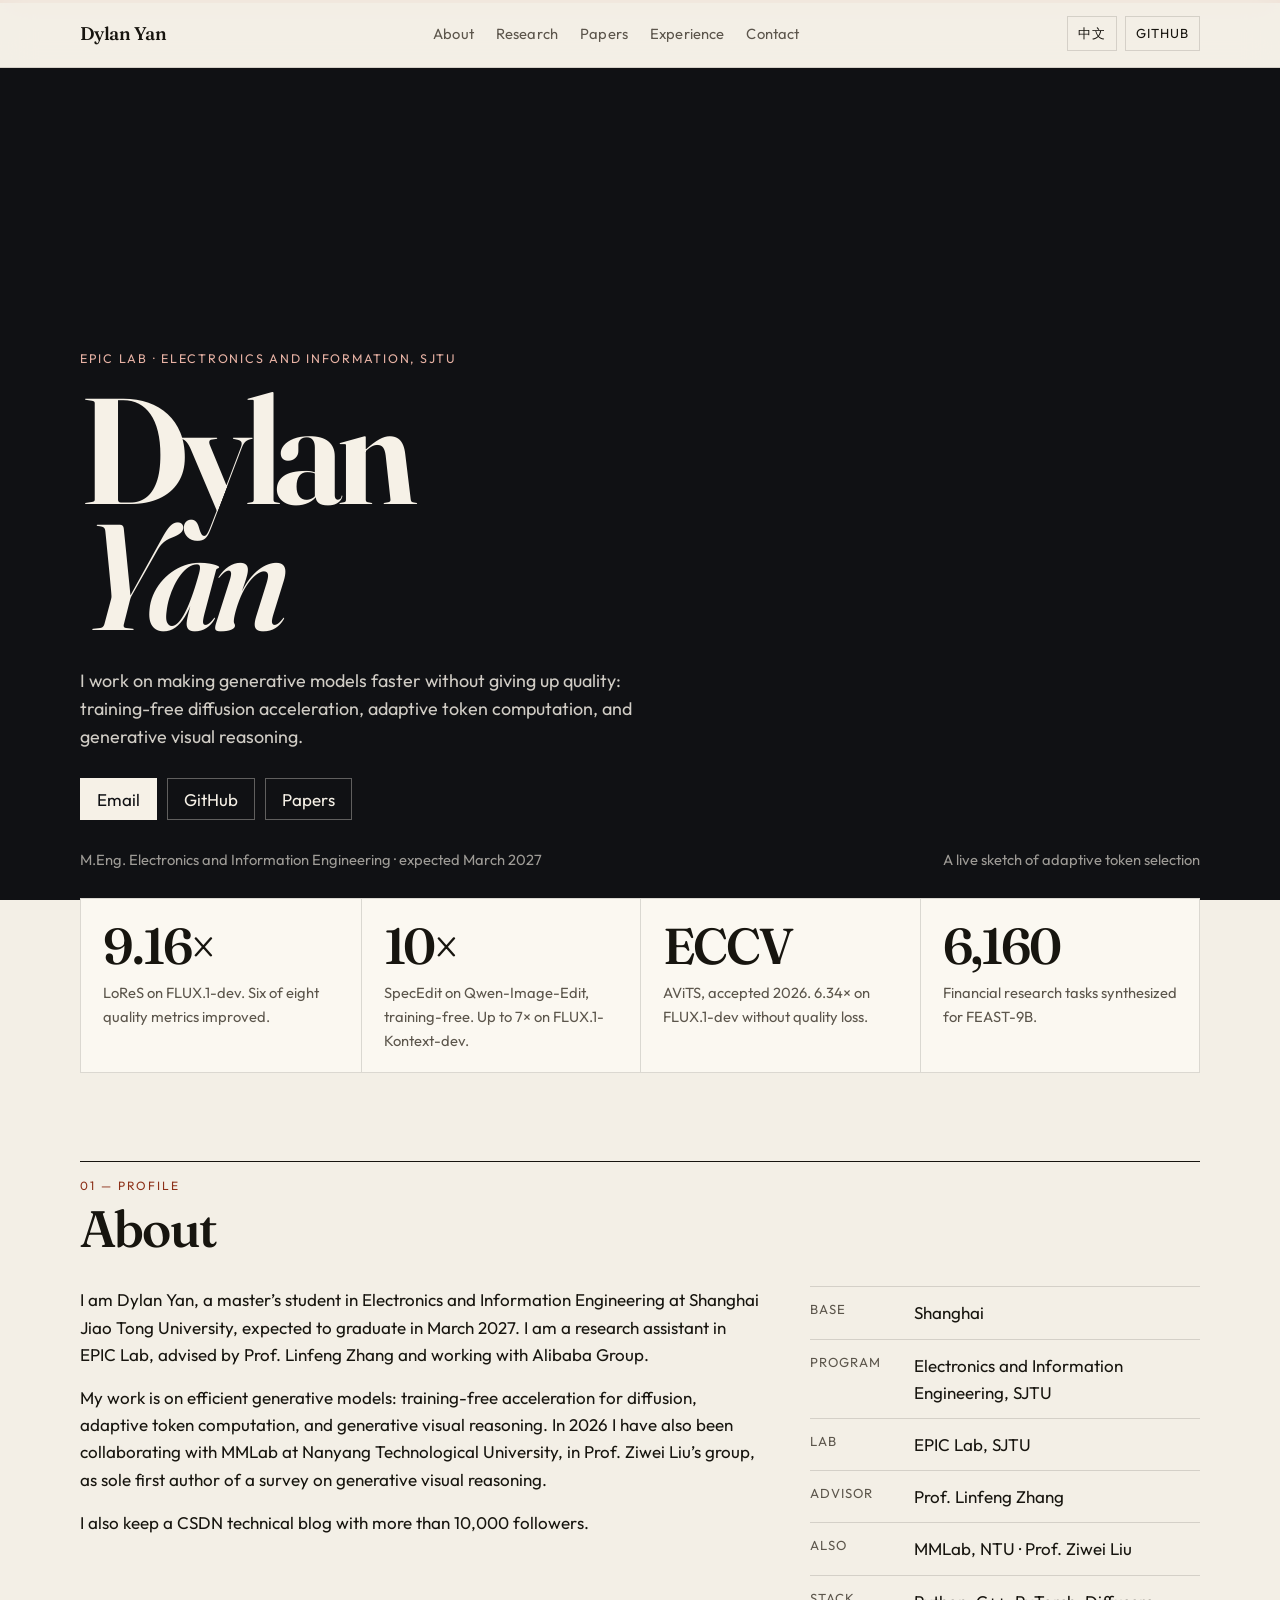
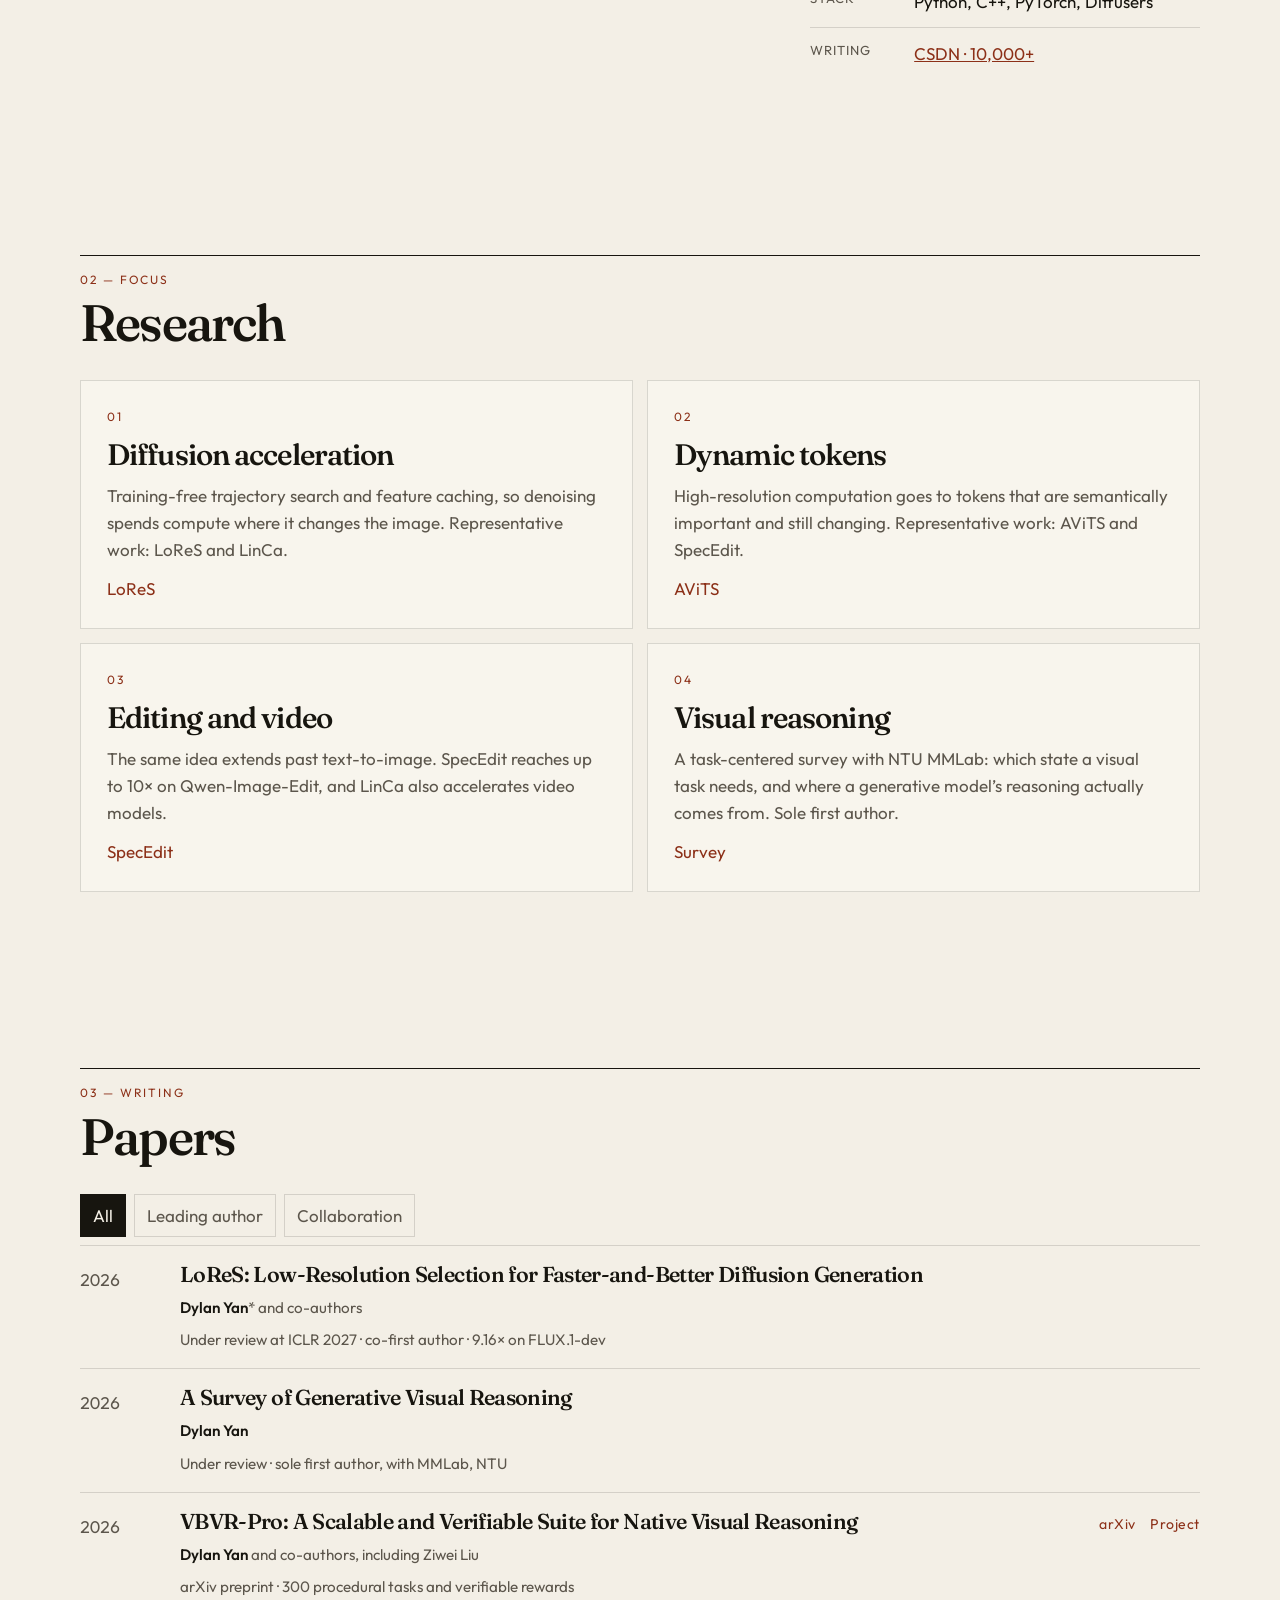
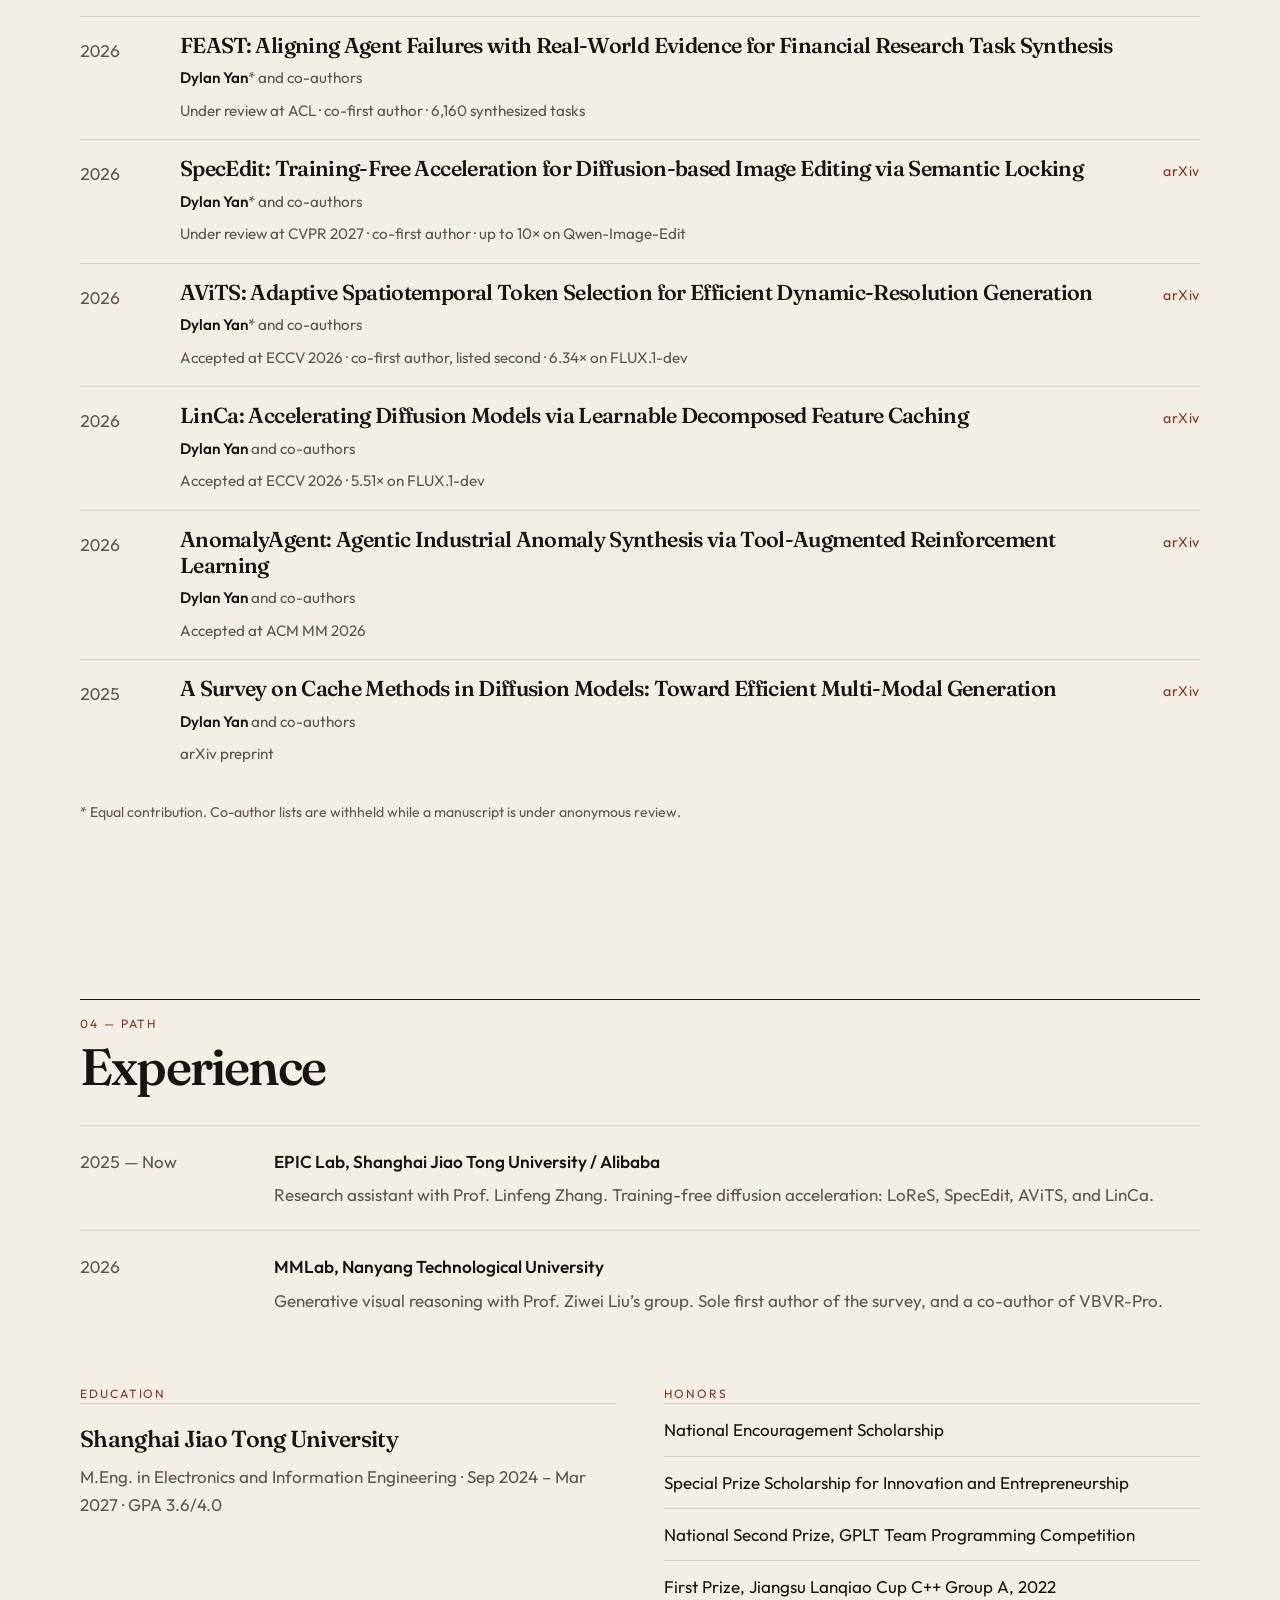
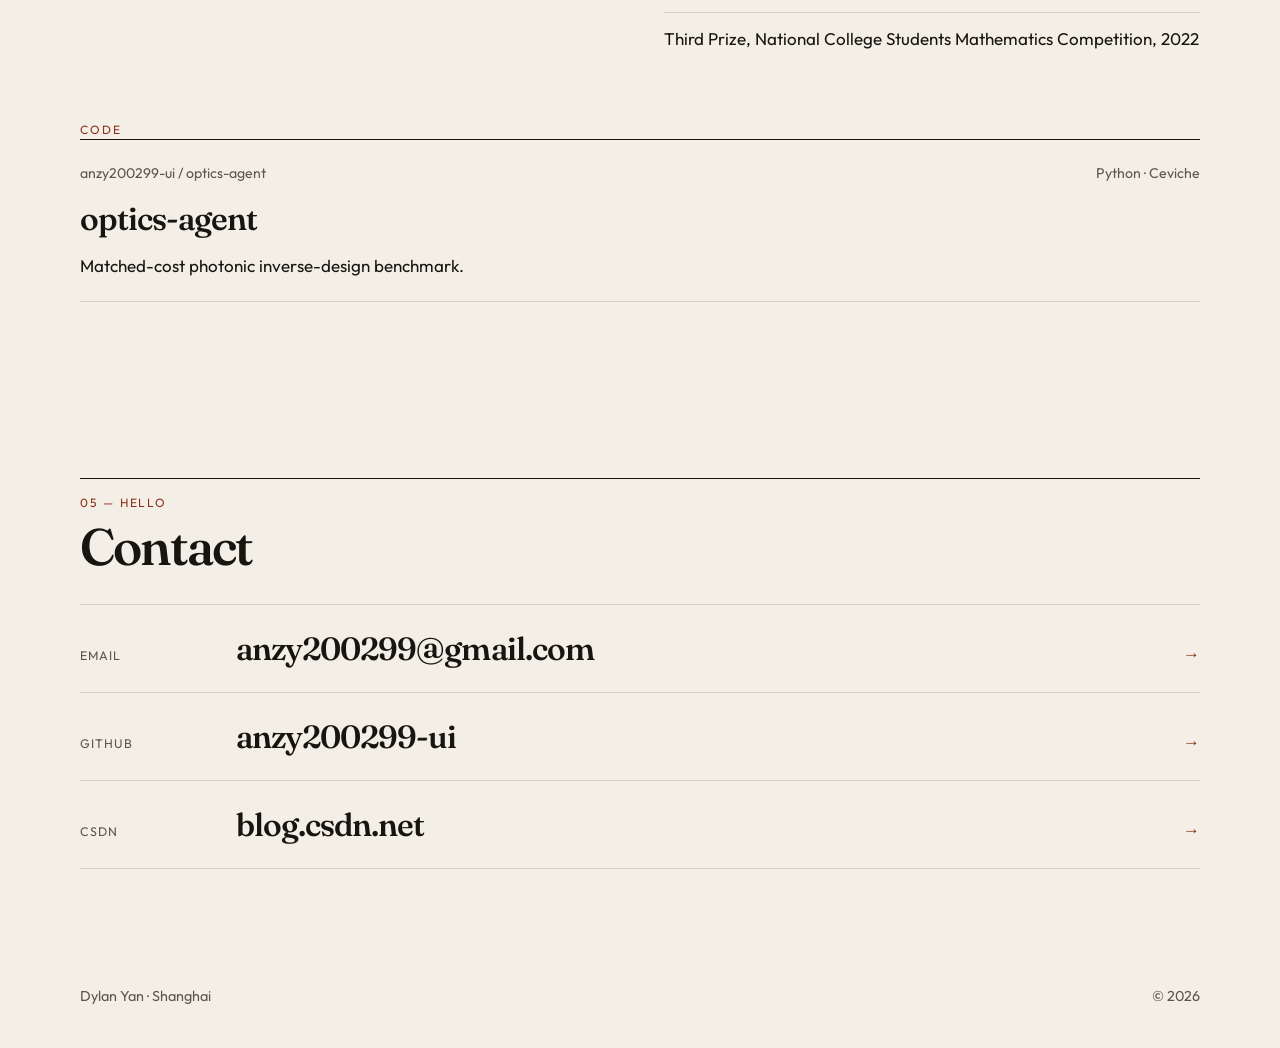
==== index.html @ 6b1124b1 "Clarify the EPIC Lab profile and add VBVR-Pro." ====
<!DOCTYPE html>
<html lang="en">
<head>
  <meta charset="utf-8">
  <script>
    try {
      var saved = localStorage.getItem("site-lang");
      if (saved === "zh" || saved === "en") document.documentElement.lang = saved;
    } catch (err) {}
  </script>
  <meta name="viewport" content="width=device-width, initial-scale=1">
  <title>Dylan Yan — Efficient Generative Models</title>
  <meta name="description" content="Dylan Yan is a master’s student in Electronics and Information Engineering at Shanghai Jiao Tong University and a research assistant in EPIC Lab, working on efficient generative models.">
  <meta name="theme-color" content="#101114">
  <link rel="canonical" href="https://anzy200299-ui.github.io/">
  <link rel="icon" href="favicon.svg" type="image/svg+xml">
  <meta property="og:title" content="Dylan Yan — Efficient Generative Models">
  <meta property="og:description" content="Dylan Yan, master’s student in Electronics and Information Engineering at Shanghai Jiao Tong University and research assistant in EPIC Lab.">
  <meta property="og:type" content="website">
  <meta property="og:url" content="https://anzy200299-ui.github.io/">
  <link rel="stylesheet" href="styles.css">
  <script type="application/ld+json">
  {
    "@context": "https://schema.org",
    "@type": "Person",
    "name": "Dylan Yan",
    "email": "anzy200299@gmail.com",
    "jobTitle": "Master’s student in Electronics and Information Engineering",
    "description": "Research assistant in EPIC Lab at Shanghai Jiao Tong University, working on efficient generative models.",
    "url": "https://anzy200299-ui.github.io/",
    "sameAs": [
      "https://github.com/anzy200299-ui",
      "https://blog.csdn.net/m0_52555753"
    ],
    "affiliation": {
      "@type": "CollegeOrUniversity",
      "name": "Shanghai Jiao Tong University"
    }
  }
  </script>
</head>
<body>
  <a class="skip" href="#about">
    <span class="lang-en">Skip to content</span>
    <span class="lang-zh">跳到正文</span>
  </a>
  <header class="nav" id="nav">
    <div class="wrap nav-inner">
      <a class="brand" href="#top">Dylan Yan</a>
      <nav class="nav-links" id="nav-links" aria-label="Primary">
        <a href="#about"><span class="lang-en">About</span><span class="lang-zh">关于</span></a>
        <a href="#research"><span class="lang-en">Research</span><span class="lang-zh">研究</span></a>
        <a href="#papers"><span class="lang-en">Papers</span><span class="lang-zh">论文</span></a>
        <a href="#experience"><span class="lang-en">Experience</span><span class="lang-zh">经历</span></a>
        <a href="#contact"><span class="lang-en">Contact</span><span class="lang-zh">联系</span></a>
      </nav>
      <div class="nav-tools">
        <button class="tool-btn" id="lang-toggle" type="button" aria-label="切换到中文">
          <span class="lang-en">中文</span>
          <span class="lang-zh">EN</span>
        </button>
        <a class="tool-btn nav-github" href="https://github.com/anzy200299-ui" target="_blank" rel="noopener noreferrer">GitHub</a>
        <button class="menu-toggle" id="menu-toggle" type="button" aria-expanded="false" aria-controls="nav-links">
          <span class="lang-en">Menu</span>
          <span class="lang-zh">菜单</span>
        </button>
      </div>
    </div>
  </header>

  <main id="top">
    <section class="hero" aria-label="Introduction">
      <canvas id="field" aria-hidden="true"></canvas>
      <div class="hero-shade" aria-hidden="true"></div>
      <div class="wrap hero-copy">
        <p class="eyebrow">
          <span class="lang-en">EPIC Lab · Electronics and Information, SJTU</span>
          <span class="lang-zh">EPIC Lab · 上海交通大学电子信息</span>
        </p>
        <h1>Dylan<br><em>Yan</em></h1>
        <p class="lede">
          <span class="lang-en">I work on making generative models faster without giving up quality: training-free diffusion acceleration, adaptive token computation, and generative visual reasoning.</span>
          <span class="lang-zh">我研究怎么让生成模型更快，同时不把质量做丢：免训练的扩散加速、按语义挑选 token，以及生成式视觉推理。</span>
        </p>
        <div class="hero-actions">
          <a class="btn btn-solid" href="mailto:anzy200299@gmail.com">
            <span class="lang-en">Email</span><span class="lang-zh">邮件</span>
          </a>
          <a class="btn btn-ghost" href="https://github.com/anzy200299-ui" target="_blank" rel="noopener noreferrer">GitHub</a>
          <a class="btn btn-ghost" href="#papers">
            <span class="lang-en">Papers</span><span class="lang-zh">论文</span>
          </a>
        </div>
      </div>
      <div class="wrap hero-foot">
        <p>
          <span class="lang-en">M.Eng. Electronics and Information Engineering · expected March 2027</span>
          <span class="lang-zh">电子信息硕士 · 预计 2027 年 3 月毕业</span>
        </p>
        <p>
          <span class="lang-en">A live sketch of adaptive token selection</span>
          <span class="lang-zh">自适应 token 选择的动态示意</span>
        </p>
      </div>
    </section>

    <section class="stats">
      <div class="wrap">
        <div class="stats-grid">
          <article class="stat">
            <b>9.16×</b>
            <p>
              <span class="lang-en">LoReS on FLUX.1-dev. Six of eight quality metrics improved.</span>
              <span class="lang-zh">LoReS 在 FLUX.1-dev 上的加速，八项质量指标里六项更好。</span>
            </p>
          </article>
          <article class="stat">
            <b>10×</b>
            <p>
              <span class="lang-en">SpecEdit on Qwen-Image-Edit, training-free. Up to 7× on FLUX.1-Kontext-dev.</span>
              <span class="lang-zh">SpecEdit 在 Qwen-Image-Edit 上免训练加速，FLUX.1-Kontext-dev 上最高约 7 倍。</span>
            </p>
          </article>
          <article class="stat">
            <b>ECCV</b>
            <p>
              <span class="lang-en">AViTS, accepted 2026. 6.34× on FLUX.1-dev without quality loss.</span>
              <span class="lang-zh">AViTS 被 ECCV 2026 接收。FLUX.1-dev 上 6.34 倍加速，质量不掉。</span>
            </p>
          </article>
          <article class="stat">
            <b>6,160</b>
            <p>
              <span class="lang-en">Financial research tasks synthesized for FEAST-9B.</span>
              <span class="lang-zh">为 FEAST-9B 合成的金融研究任务数。</span>
            </p>
          </article>
        </div>
      </div>
    </section>

    <section class="section" id="about">
      <div class="wrap">
        <header class="section-head">
          <p class="kicker">01 — <span class="lang-en">Profile</span><span class="lang-zh">简介</span></p>
          <h2><span class="lang-en">About</span><span class="lang-zh">关于</span></h2>
        </header>
        <div class="split">
          <div class="prose">
            <p>
              <span class="lang-en">I am Dylan Yan, a master’s student in Electronics and Information Engineering at Shanghai Jiao Tong University, expected to graduate in March 2027. I am a research assistant in EPIC Lab, advised by Prof. Linfeng Zhang and working with Alibaba Group.</span>
              <span class="lang-zh">我是 Dylan Yan，上海交通大学电子信息专业硕士生，预计 2027 年 3 月毕业。目前在 EPIC Lab 做研究助理，导师是 Linfeng Zhang 教授，合作方包括阿里巴巴集团。</span>
            </p>
            <p>
              <span class="lang-en">My work is on efficient generative models: training-free acceleration for diffusion, adaptive token computation, and generative visual reasoning. In 2026 I have also been collaborating with MMLab at Nanyang Technological University, in Prof. Ziwei Liu’s group, as sole first author of a survey on generative visual reasoning.</span>
              <span class="lang-zh">我做高效生成模型：扩散模型的免训练加速、自适应 token 计算，以及生成式视觉推理。2026 年同时与新加坡南洋理工大学 MMLab（Ziwei Liu 教授课题组）合作，以独立一作完成生成式视觉推理综述。</span>
            </p>
            <p>
              <span class="lang-en">I also keep a CSDN technical blog with more than 10,000 followers.</span>
              <span class="lang-zh">我在 CSDN 写技术博客，关注者超过一万。</span>
            </p>
          </div>
          <dl class="facts">
            <div>
              <dt><span class="lang-en">Base</span><span class="lang-zh">所在</span></dt>
              <dd><span class="lang-en">Shanghai</span><span class="lang-zh">上海</span></dd>
            </div>
            <div>
              <dt><span class="lang-en">Program</span><span class="lang-zh">专业</span></dt>
              <dd>
                <span class="lang-en">Electronics and Information Engineering, SJTU</span>
                <span class="lang-zh">上海交通大学电子信息</span>
              </dd>
            </div>
            <div>
              <dt><span class="lang-en">Lab</span><span class="lang-zh">实验室</span></dt>
              <dd>EPIC Lab, SJTU</dd>
            </div>
            <div>
              <dt><span class="lang-en">Advisor</span><span class="lang-zh">导师</span></dt>
              <dd>Prof. Linfeng Zhang</dd>
            </div>
            <div>
              <dt><span class="lang-en">Also</span><span class="lang-zh">合作</span></dt>
              <dd>MMLab, NTU · Prof. Ziwei Liu</dd>
            </div>
            <div>
              <dt><span class="lang-en">Stack</span><span class="lang-zh">工具</span></dt>
              <dd>Python, C++, PyTorch, Diffusers</dd>
            </div>
            <div>
              <dt><span class="lang-en">Writing</span><span class="lang-zh">写作</span></dt>
              <dd><a href="https://blog.csdn.net/m0_52555753" target="_blank" rel="noopener noreferrer">CSDN · 10,000+</a></dd>
            </div>
          </dl>
        </div>
      </div>
    </section>

    <section class="section" id="research">
      <div class="wrap">
        <header class="section-head">
          <p class="kicker">02 — <span class="lang-en">Focus</span><span class="lang-zh">方向</span></p>
          <h2><span class="lang-en">Research</span><span class="lang-zh">研究</span></h2>
        </header>
        <div class="cards">
          <article class="card">
            <span class="idx">01</span>
            <h3><span class="lang-en">Diffusion acceleration</span><span class="lang-zh">扩散加速</span></h3>
            <p>
              <span class="lang-en">Training-free trajectory search and feature caching, so denoising spends compute where it changes the image. Representative work: LoReS and LinCa.</span>
              <span class="lang-zh">用免训练的轨迹筛选和特征缓存，把去噪计算花在真正改变图像的地方。代表工作是 LoReS 和 LinCa。</span>
            </p>
            <a href="#lores">LoReS</a>
          </article>
          <article class="card">
            <span class="idx">02</span>
            <h3><span class="lang-en">Dynamic tokens</span><span class="lang-zh">动态 token</span></h3>
            <p>
              <span class="lang-en">High-resolution computation goes to tokens that are semantically important and still changing. Representative work: AViTS and SpecEdit.</span>
              <span class="lang-zh">高分辨率计算只分给语义关键、并且仍在变化的 token。代表工作是 AViTS 和 SpecEdit。</span>
            </p>
            <a href="#avits">AViTS</a>
          </article>
          <article class="card">
            <span class="idx">03</span>
            <h3><span class="lang-en">Editing and video</span><span class="lang-zh">编辑与视频</span></h3>
            <p>
              <span class="lang-en">The same idea extends past text-to-image. SpecEdit reaches up to 10× on Qwen-Image-Edit, and LinCa also accelerates video models.</span>
              <span class="lang-zh">加速不限于文生图。SpecEdit 在 Qwen-Image-Edit 上最高约 10 倍，LinCa 也覆盖视频模型。</span>
            </p>
            <a href="#specedit">SpecEdit</a>
          </article>
          <article class="card">
            <span class="idx">04</span>
            <h3><span class="lang-en">Visual reasoning</span><span class="lang-zh">视觉推理</span></h3>
            <p>
              <span class="lang-en">A task-centered survey with NTU MMLab: which state a visual task needs, and where a generative model’s reasoning actually comes from. Sole first author.</span>
              <span class="lang-zh">和 NTU MMLab 一起整理视觉任务需要什么样的状态，以及生成模型的推理能力从哪里来。独立一作综述。</span>
            </p>
            <a href="#survey"><span class="lang-en">Survey</span><span class="lang-zh">综述</span></a>
          </article>
        </div>
      </div>
    </section>

    <section class="section" id="papers">
      <div class="wrap">
        <header class="section-head">
          <p class="kicker">03 — <span class="lang-en">Writing</span><span class="lang-zh">论文</span></p>
          <h2><span class="lang-en">Papers</span><span class="lang-zh">论文</span></h2>
        </header>
        <div class="filters" role="group" aria-label="Filter papers">
          <button type="button" data-filter="all" aria-pressed="true">
            <span class="lang-en">All</span><span class="lang-zh">全部</span>
          </button>
          <button type="button" data-filter="lead" aria-pressed="false">
            <span class="lang-en">Leading author</span><span class="lang-zh">一作</span>
          </button>
          <button type="button" data-filter="collab" aria-pressed="false">
            <span class="lang-en">Collaboration</span><span class="lang-zh">合作</span>
          </button>
        </div>

        <article class="paper" id="lores" data-kind="lead">
          <div class="paper-year">2026</div>
          <div>
            <h3>
              <span class="lang-en">LoReS: Low-Resolution Selection for Faster-and-Better Diffusion Generation</span>
              <span class="lang-zh">LoReS：面向更快且更好扩散生成的低分辨率筛选</span>
            </h3>
            <p class="authors"><strong>Dylan Yan</strong>* <span class="lang-en">and co-authors</span><span class="lang-zh">及合作者</span></p>
            <p class="paper-note">
              <span class="lang-en">Under review at ICLR 2027 · co-first author · 9.16× on FLUX.1-dev</span>
              <span class="lang-zh">ICLR 2027 在投 · 共同一作 · FLUX.1-dev 上 9.16 倍</span>
            </p>
          </div>
          <div class="paper-links"></div>
        </article>

        <article class="paper" id="survey" data-kind="lead">
          <div class="paper-year">2026</div>
          <div>
            <h3>
              <span class="lang-en">A Survey of Generative Visual Reasoning</span>
              <span class="lang-zh">生成式视觉推理综述</span>
            </h3>
            <p class="authors"><strong>Dylan Yan</strong></p>
            <p class="paper-note">
              <span class="lang-en">Under review · sole first author, with MMLab, NTU</span>
              <span class="lang-zh">在投 · 独立一作，合作于南洋理工大学 MMLab</span>
            </p>
          </div>
          <div class="paper-links"></div>
        </article>

        <article class="paper" id="vbvr" data-kind="collab">
          <div class="paper-year">2026</div>
          <div>
            <h3>
              <span class="lang-en">VBVR-Pro: A Scalable and Verifiable Suite for Native Visual Reasoning</span>
              <span class="lang-zh">VBVR-Pro：面向原生视觉推理的可扩展、可验证评测套件</span>
            </h3>
            <p class="authors"><strong>Dylan Yan</strong> <span class="lang-en">and co-authors, including Ziwei Liu</span><span class="lang-zh">及合作者，包括 Ziwei Liu</span></p>
            <p class="paper-note">
              <span class="lang-en">arXiv preprint · 300 procedural tasks and verifiable rewards</span>
              <span class="lang-zh">arXiv 预印本 · 300 个程序化任务与可验证奖励</span>
            </p>
          </div>
          <div class="paper-links">
            <a href="https://arxiv.org/abs/2608.26105" target="_blank" rel="noopener noreferrer">arXiv</a>
            <a href="https://video-reason.com/" target="_blank" rel="noopener noreferrer"><span class="lang-en">Project</span><span class="lang-zh">主页</span></a>
          </div>
        </article>

        <article class="paper" id="feast" data-kind="lead">
          <div class="paper-year">2026</div>
          <div>
            <h3>
              <span class="lang-en">FEAST: Aligning Agent Failures with Real-World Evidence for Financial Research Task Synthesis</span>
              <span class="lang-zh">FEAST：将智能体失败与真实世界证据对齐的金融研究任务合成</span>
            </h3>
            <p class="authors"><strong>Dylan Yan</strong>* <span class="lang-en">and co-authors</span><span class="lang-zh">及合作者</span></p>
            <p class="paper-note">
              <span class="lang-en">Under review at ACL · co-first author · 6,160 synthesized tasks</span>
              <span class="lang-zh">ACL 在投 · 共同一作 · 合成 6,160 个任务</span>
            </p>
          </div>
          <div class="paper-links"></div>
        </article>

        <article class="paper" id="specedit" data-kind="lead">
          <div class="paper-year">2026</div>
          <div>
            <h3>
              <span class="lang-en">SpecEdit: Training-Free Acceleration for Diffusion-based Image Editing via Semantic Locking</span>
              <span class="lang-zh">SpecEdit：基于语义锁定的扩散图像编辑免训练加速</span>
            </h3>
            <p class="authors"><strong>Dylan Yan</strong>* <span class="lang-en">and co-authors</span><span class="lang-zh">及合作者</span></p>
            <p class="paper-note">
              <span class="lang-en">Under review at CVPR 2027 · co-first author · up to 10× on Qwen-Image-Edit</span>
              <span class="lang-zh">CVPR 2027 在投 · 共同一作 · Qwen-Image-Edit 上最高约 10 倍</span>
            </p>
          </div>
          <div class="paper-links"><a href="https://arxiv.org/abs/2605.02152" target="_blank" rel="noopener noreferrer">arXiv</a></div>
        </article>

        <article class="paper" id="avits" data-kind="lead">
          <div class="paper-year">2026</div>
          <div>
            <h3>
              <span class="lang-en">AViTS: Adaptive Spatiotemporal Token Selection for Efficient Dynamic-Resolution Generation</span>
              <span class="lang-zh">AViTS：面向高效动态分辨率生成的自适应时空 token 选择</span>
            </h3>
            <p class="authors"><strong>Dylan Yan</strong>* <span class="lang-en">and co-authors</span><span class="lang-zh">及合作者</span></p>
            <p class="paper-note">
              <span class="lang-en">Accepted at ECCV 2026 · co-first author, listed second · 6.34× on FLUX.1-dev</span>
              <span class="lang-zh">ECCV 2026 已接收 · 共同一作，署名第二 · FLUX.1-dev 上 6.34 倍</span>
            </p>
          </div>
          <div class="paper-links"><a href="https://arxiv.org/abs/2608.17995" target="_blank" rel="noopener noreferrer">arXiv</a></div>
        </article>

        <article class="paper" id="linca" data-kind="collab">
          <div class="paper-year">2026</div>
          <div>
            <h3>
              <span class="lang-en">LinCa: Accelerating Diffusion Models via Learnable Decomposed Feature Caching</span>
              <span class="lang-zh">LinCa：通过可学习分解特征缓存加速扩散模型</span>
            </h3>
            <p class="authors"><strong>Dylan Yan</strong> <span class="lang-en">and co-authors</span><span class="lang-zh">及合作者</span></p>
            <p class="paper-note"><span class="lang-en">Accepted at ECCV 2026 · 5.51× on FLUX.1-dev</span><span class="lang-zh">ECCV 2026 已接收 · FLUX.1-dev 上 5.51 倍</span></p>
          </div>
          <div class="paper-links"><a href="https://arxiv.org/abs/2608.17973" target="_blank" rel="noopener noreferrer">arXiv</a></div>
        </article>

        <article class="paper" id="anomaly" data-kind="collab">
          <div class="paper-year">2026</div>
          <div>
            <h3>AnomalyAgent: Agentic Industrial Anomaly Synthesis via Tool-Augmented Reinforcement Learning</h3>
            <p class="authors"><strong>Dylan Yan</strong> <span class="lang-en">and co-authors</span><span class="lang-zh">及合作者</span></p>
            <p class="paper-note"><span class="lang-en">Accepted at ACM MM 2026</span><span class="lang-zh">ACM MM 2026 已接收</span></p>
          </div>
          <div class="paper-links"><a href="https://arxiv.org/abs/2604.07900" target="_blank" rel="noopener noreferrer">arXiv</a></div>
        </article>

        <article class="paper" id="cache" data-kind="collab">
          <div class="paper-year">2025</div>
          <div>
            <h3>
              <span class="lang-en">A Survey on Cache Methods in Diffusion Models: Toward Efficient Multi-Modal Generation</span>
              <span class="lang-zh">扩散模型缓存方法综述：迈向高效多模态生成</span>
            </h3>
            <p class="authors"><strong>Dylan Yan</strong> <span class="lang-en">and co-authors</span><span class="lang-zh">及合作者</span></p>
            <p class="paper-note"><span class="lang-en">arXiv preprint</span><span class="lang-zh">arXiv 预印本</span></p>
          </div>
          <div class="paper-links"><a href="https://arxiv.org/abs/2510.19755" target="_blank" rel="noopener noreferrer">arXiv</a></div>
        </article>

        <p class="fineprint">
          <span class="lang-en">* Equal contribution. Co-author lists are withheld while a manuscript is under anonymous review.</span>
          <span class="lang-zh">* 表示同等贡献。匿名审稿中的稿件暂不列出合作者。</span>
        </p>
      </div>
    </section>

    <section class="section" id="experience">
      <div class="wrap">
        <header class="section-head">
          <p class="kicker">04 — <span class="lang-en">Path</span><span class="lang-zh">路径</span></p>
          <h2><span class="lang-en">Experience</span><span class="lang-zh">经历</span></h2>
        </header>

        <article class="tl">
          <time>2025 — <span class="lang-en">Now</span><span class="lang-zh">至今</span></time>
          <div>
            <h3>EPIC Lab, Shanghai Jiao Tong University / Alibaba</h3>
            <p>
              <span class="lang-en">Research assistant with Prof. Linfeng Zhang. Training-free diffusion acceleration: LoReS, SpecEdit, AViTS, and LinCa.</span>
              <span class="lang-zh">研究助理，导师 Linfeng Zhang 教授。免训练扩散加速：LoReS、SpecEdit、AViTS 和 LinCa。</span>
            </p>
          </div>
        </article>
        <article class="tl">
          <time>2026</time>
          <div>
            <h3>MMLab, Nanyang Technological University</h3>
            <p>
              <span class="lang-en">Generative visual reasoning with Prof. Ziwei Liu’s group. Sole first author of the survey, and a co-author of VBVR-Pro.</span>
              <span class="lang-zh">与 Ziwei Liu 教授课题组合作生成式视觉推理。综述为独立一作，并参与 VBVR-Pro。</span>
            </p>
          </div>
        </article>
        <div class="two">
          <div>
            <p class="kicker"><span class="lang-en">Education</span><span class="lang-zh">教育</span></p>
            <article class="edu">
              <h3>
                <span class="lang-en">Shanghai Jiao Tong University</span>
                <span class="lang-zh">上海交通大学</span>
              </h3>
              <p>
                <span class="lang-en">M.Eng. in Electronics and Information Engineering · Sep 2024 – Mar 2027 · GPA 3.6/4.0</span>
                <span class="lang-zh">电子信息专业硕士 · 2024 年 9 月至 2027 年 3 月 · GPA 3.6/4.0</span>
              </p>
            </article>
          </div>
          <div>
            <p class="kicker"><span class="lang-en">Honors</span><span class="lang-zh">荣誉</span></p>
            <ul class="honors">
              <li>
                <span class="lang-en">National Encouragement Scholarship</span>
                <span class="lang-zh">国家励志奖学金</span>
              </li>
              <li>
                <span class="lang-en">Special Prize Scholarship for Innovation and Entrepreneurship</span>
                <span class="lang-zh">创新创业特等奖学金</span>
              </li>
              <li>
                <span class="lang-en">National Second Prize, GPLT Team Programming Competition</span>
                <span class="lang-zh">GPLT 团队程序设计竞赛全国二等奖</span>
              </li>
              <li>
                <span class="lang-en">First Prize, Jiangsu Lanqiao Cup C++ Group A, 2022</span>
                <span class="lang-zh">江苏省蓝桥杯 C++ A 组一等奖，2022</span>
              </li>
              <li>
                <span class="lang-en">Third Prize, National College Students Mathematics Competition, 2022</span>
                <span class="lang-zh">全国大学生数学竞赛三等奖，2022</span>
              </li>
            </ul>
          </div>
        </div>

        <div class="code-block">
          <p class="kicker"><span class="lang-en">Code</span><span class="lang-zh">代码</span></p>
          <a class="repo" href="https://github.com/anzy200299-ui/optics-agent" target="_blank" rel="noopener noreferrer">
            <div class="repo-top">
              <span>anzy200299-ui / optics-agent</span>
              <span>Python · Ceviche</span>
            </div>
            <h3>optics-agent</h3>
            <p>
              <span class="lang-en">Matched-cost photonic inverse-design benchmark.</span>
              <span class="lang-zh">等计算代价的光子逆向设计基准。</span>
            </p>
          </a>
        </div>
      </div>
    </section>

    <section class="section" id="contact">
      <div class="wrap">
        <header class="section-head">
          <p class="kicker">05 — <span class="lang-en">Hello</span><span class="lang-zh">联系</span></p>
          <h2><span class="lang-en">Contact</span><span class="lang-zh">联系</span></h2>
        </header>
        <ul class="contact-list">
          <li>
            <a href="mailto:anzy200299@gmail.com">
              <span>Email</span>
              <strong>anzy200299@gmail.com</strong>
              <em>→</em>
            </a>
          </li>
          <li>
            <a href="https://github.com/anzy200299-ui" target="_blank" rel="noopener noreferrer">
              <span>GitHub</span>
              <strong>anzy200299-ui</strong>
              <em>→</em>
            </a>
          </li>
          <li>
            <a href="https://blog.csdn.net/m0_52555753" target="_blank" rel="noopener noreferrer">
              <span>CSDN</span>
              <strong>blog.csdn.net</strong>
              <em>→</em>
            </a>
          </li>
        </ul>
      </div>
    </section>
  </main>

  <footer class="wrap footer">
    <p>Dylan Yan · Shanghai</p>
    <p>© 2026</p>
  </footer>
  <script>
    document.documentElement.classList.add("js");
  </script>
  <script src="main.js"></script>
</body>
</html>
---- styles.css ----
@font-face {
  font-family: "Fraunces";
  font-style: normal;
  font-weight: 100 900;
  font-display: swap;
  src: url("fonts/fraunces.woff2") format("woff2");
}

@font-face {
  font-family: "Fraunces";
  font-style: italic;
  font-weight: 560;
  font-display: swap;
  src: url("fonts/fraunces-italic.woff2") format("woff2");
}

@font-face {
  font-family: "Outfit";
  font-style: normal;
  font-weight: 100 900;
  font-display: swap;
  src: url("fonts/outfit.woff2") format("woff2");
}

:root {
  --bg: #f3efe6;
  --ink: #17150f;
  --muted: #5c564c;
  --line: rgba(23, 21, 15, 0.14);
  --card: #fbf8f1;
  --cinnabar: #b64022;
  --cinnabar-deep: #8c3018;
  --hero: #101114;
  --cream: #f6f1e7;
  --sans: "Outfit", "Segoe UI", "PingFang SC", "Hiragino Sans GB", "Microsoft YaHei", sans-serif;
  --serif: "Fraunces", "Palatino Linotype", Palatino, "Songti SC", "STSong", "Noto Serif SC", serif;
  --nav: 68px;
  --wrap: 1120px;
}

* { box-sizing: border-box; }

html { scroll-behavior: smooth; }

html, body { overflow-x: clip; }

body {
  margin: 0;
  background:
    radial-gradient(900px 420px at 0% -10%, rgba(182, 64, 34, 0.07), transparent 55%),
    var(--bg);
  color: var(--ink);
  font-family: var(--sans);
  font-size: 17px;
  font-weight: 400;
  line-height: 1.6;
  text-rendering: optimizeLegibility;
  box-shadow: inset 0 3px 0 var(--cinnabar);
}

img { max-width: 100%; }

a { color: inherit; }

button, input { font: inherit; }

::selection { background: #f0c7b8; color: #1a120e; }

:focus-visible {
  outline: 2px solid var(--cinnabar-deep);
  outline-offset: 3px;
}

.lang-zh { display: none; }

html[lang="zh"] .lang-en { display: none; }

html[lang="zh"] .lang-zh { display: inline; }

.skip {
  position: absolute;
  left: 12px;
  top: -48px;
  z-index: 40;
  background: var(--cream);
  color: var(--ink);
  padding: 8px 12px;
}

.skip:focus { top: 10px; }

.wrap {
  width: min(var(--wrap), calc(100% - 40px));
  max-width: 100%;
  min-width: 0;
  margin: 0 auto;
}

.nav {
  position: sticky;
  top: 0;
  z-index: 20;
  height: var(--nav);
  background: rgba(243, 239, 230, 0.92);
  border-bottom: 1px solid var(--line);
  backdrop-filter: blur(16px);
}

.nav-inner {
  height: 100%;
  display: flex;
  align-items: center;
  justify-content: space-between;
  gap: 12px;
  min-width: 0;
}

.brand {
  font-family: var(--serif);
  font-weight: 560;
  font-size: 1.15rem;
  letter-spacing: -0.03em;
  text-decoration: none;
}

.nav-links {
  display: flex;
  align-items: center;
  gap: 22px;
}

.nav-links a {
  text-decoration: none;
  font-size: 0.92rem;
  letter-spacing: 0.01em;
  color: var(--muted);
}

.nav-links a[aria-current="true"],
.nav-links a:hover { color: var(--ink); }

.nav-tools { display: flex; align-items: center; gap: 8px; }

.tool-btn,
.menu-toggle {
  appearance: none;
  border: 1px solid var(--line);
  background: transparent;
  color: var(--ink);
  padding: 6px 10px;
  cursor: pointer;
  text-decoration: none;
  font-size: 0.82rem;
  letter-spacing: 0.08em;
  text-transform: uppercase;
}

.menu-toggle { display: none; }

.hero {
  position: relative;
  min-height: calc(100svh - var(--nav));
  background: var(--hero);
  color: var(--cream);
  overflow: hidden;
  display: flex;
  flex-direction: column;
  justify-content: flex-end;
}

.hero canvas,
.hero-shade {
  position: absolute;
  inset: 0;
  width: 100%;
  height: 100%;
}

.hero canvas { display: block; }

.hero-shade {
  background:
    linear-gradient(90deg, rgba(16, 17, 20, 0.9) 0%, rgba(16, 17, 20, 0.62) 34%, rgba(16, 17, 20, 0.1) 72%, rgba(16, 17, 20, 0.28) 100%),
    linear-gradient(180deg, rgba(16, 17, 20, 0.2), transparent 16%, transparent 62%, rgba(16, 17, 20, 0.78));
}

.hero-copy,
.hero-foot {
  position: relative;
  z-index: 1;
  min-width: 0;
  max-width: 100%;
}

.hero-copy {
  padding-top: 72px;
  padding-bottom: 28px;
}

.eyebrow {
  margin: 0 0 18px;
  max-width: 100%;
  font-size: 0.78rem;
  letter-spacing: 0.14em;
  text-transform: uppercase;
  color: #e7b2a4;
}

.hero h1 {
  margin: 0;
  max-width: 100%;
  font-family: var(--serif);
  font-weight: 640;
  font-size: clamp(3.4rem, 12vw, 9.4rem);
  line-height: 0.84;
  letter-spacing: -0.05em;
}

.hero h1 em {
  font-style: italic;
  font-weight: 560;
}

.lede {
  max-width: min(38rem, 100%);
  margin: 28px 0 0;
  font-size: 1.12rem;
  line-height: 1.55;
  color: rgba(246, 241, 231, 0.84);
}

.hero-actions {
  display: flex;
  flex-wrap: wrap;
  gap: 10px;
  margin-top: 28px;
}

.btn {
  display: inline-flex;
  align-items: center;
  justify-content: center;
  min-height: 42px;
  padding: 0 16px;
  text-decoration: none;
  border: 1px solid transparent;
}

.btn-solid {
  background: var(--cream);
  color: var(--hero);
}

.btn-solid:hover { background: #fff; }

.btn-ghost {
  border-color: rgba(246, 241, 231, 0.35);
  color: var(--cream);
}

.btn-ghost:hover { border-color: var(--cream); }

.hero-foot {
  display: flex;
  justify-content: space-between;
  gap: 20px;
  padding-bottom: 28px;
  color: rgba(246, 241, 231, 0.62);
  font-size: 0.92rem;
}

.hero-foot p { margin: 0; }

.stats { position: relative; z-index: 2; margin-top: -2px; }

.stats-grid {
  display: grid;
  grid-template-columns: repeat(4, 1fr);
  background: var(--card);
  border: 1px solid var(--line);
}

.stat { padding: 22px 22px 20px; }

.stat + .stat { border-left: 1px solid var(--line); }

.stat b {
  display: block;
  font-family: var(--serif);
  font-weight: 560;
  font-size: clamp(2.1rem, 4vw, 3.15rem);
  letter-spacing: -0.04em;
  line-height: 1;
}

.stat p {
  margin: 10px 0 0;
  color: var(--muted);
  font-size: 0.92rem;
}

.section { padding: clamp(56px, 7vw, 88px) 0; }

.section-head {
  border-top: 1px solid var(--ink);
  padding-top: 14px;
  margin-bottom: 32px;
}

.kicker {
  margin: 0;
  color: var(--cinnabar-deep);
  font-size: 0.75rem;
  letter-spacing: 0.16em;
  text-transform: uppercase;
}

h2 {
  margin: 8px 0 0;
  font-family: var(--serif);
  font-weight: 560;
  font-size: clamp(2.2rem, 4vw, 3.5rem);
  letter-spacing: -0.035em;
  line-height: 1;
}

.split {
  display: grid;
  grid-template-columns: minmax(0, 1.4fr) minmax(260px, 0.8fr);
  gap: 48px;
}

.prose p { margin: 0 0 16px; }

.prose p:last-child { margin-bottom: 0; }

.facts { margin: 0; }

.facts div {
  display: grid;
  grid-template-columns: 92px 1fr;
  gap: 12px;
  padding: 12px 0;
  border-top: 1px solid var(--line);
}

.facts dt {
  margin: 0;
  color: var(--muted);
  font-size: 0.82rem;
  letter-spacing: 0.08em;
  text-transform: uppercase;
}

.facts dd { margin: 0; }

.facts a { color: var(--cinnabar-deep); }

.cards {
  display: grid;
  grid-template-columns: 1fr 1fr;
  gap: 14px;
}

.card {
  min-height: 230px;
  padding: 26px;
  display: flex;
  flex-direction: column;
  gap: 12px;
  background: rgba(251, 248, 241, 0.7);
  border: 1px solid var(--line);
}

.idx {
  color: var(--cinnabar-deep);
  font-size: 0.75rem;
  letter-spacing: 0.16em;
}

.card h3 {
  margin: 0;
  font-family: var(--serif);
  font-weight: 560;
  font-size: 1.85rem;
  letter-spacing: -0.03em;
  line-height: 1.05;
}

.card p {
  margin: 0;
  color: var(--muted);
}

.card a {
  margin-top: auto;
  color: var(--cinnabar-deep);
  text-decoration: none;
}

.card a:hover { text-decoration: underline; }

.filters {
  display: flex;
  flex-wrap: wrap;
  gap: 8px;
  margin-bottom: 8px;
}

.filters button {
  appearance: none;
  border: 1px solid var(--line);
  background: transparent;
  color: var(--muted);
  padding: 7px 12px;
  cursor: pointer;
}

.filters button[aria-pressed="true"] {
  background: var(--ink);
  border-color: var(--ink);
  color: var(--cream);
}

.paper {
  display: grid;
  grid-template-columns: 72px minmax(0, 1fr) auto;
  gap: 8px 28px;
  padding: 16px 0;
  border-top: 1px solid var(--line);
}

.paper[hidden] { display: none !important; }

.paper-year {
  font-variant-numeric: tabular-nums;
  color: var(--muted);
  padding-top: 4px;
}

.paper h3 {
  margin: 0;
  font-family: var(--serif);
  font-weight: 560;
  font-size: 1.35rem;
  letter-spacing: -0.03em;
  line-height: 1.2;
}

.authors,
.paper-note,
.result {
  margin: 8px 0 0;
  color: var(--muted);
  font-size: 0.95rem;
}

.authors strong { color: var(--ink); font-weight: 580; }

.paper-links {
  display: flex;
  align-items: flex-start;
  gap: 14px;
  padding-top: 4px;
}

.paper-links a {
  color: var(--cinnabar-deep);
  text-decoration: none;
  letter-spacing: 0.04em;
  font-size: 0.88rem;
}

.paper-links a:hover { text-decoration: underline; }

.fineprint {
  margin: 18px 0 0;
  color: var(--muted);
  font-size: 0.88rem;
}

.tl {
  display: grid;
  grid-template-columns: 170px minmax(0, 1fr);
  gap: 24px;
  padding: 22px 0;
  border-top: 1px solid var(--line);
}

.tl time {
  color: var(--muted);
  font-variant-numeric: tabular-nums;
}

.tl h3 {
  margin: 0;
  font-size: 1.08rem;
  font-weight: 560;
}

.tl p { margin: 6px 0 0; color: var(--muted); }

.tl a { color: var(--cinnabar-deep); }

.two {
  display: grid;
  grid-template-columns: 1fr 1fr;
  gap: 48px;
  margin-top: 48px;
}

.edu + .edu,
.honors li + li { margin-top: 0; }

.edu {
  padding-top: 16px;
  border-top: 1px solid var(--line);
}

.edu h3 {
  margin: 0;
  font-family: var(--serif);
  font-weight: 560;
  font-size: 1.45rem;
  letter-spacing: -0.03em;
}

.edu p { margin: 6px 0 0; color: var(--muted); }

.honors {
  margin: 0;
  padding: 0;
  list-style: none;
}

.honors li {
  padding: 12px 0;
  border-top: 1px solid var(--line);
}

.code-block { margin-top: 56px; }

.repo {
  display: block;
  padding: 22px 0;
  border-top: 1px solid var(--ink);
  border-bottom: 1px solid var(--line);
  text-decoration: none;
}

.repo:hover h3 { color: var(--cinnabar-deep); }

.repo-top {
  display: flex;
  justify-content: space-between;
  gap: 16px;
  color: var(--muted);
  font-size: 0.88rem;
}

.repo h3 {
  margin: 8px 0 0;
  font-family: var(--serif);
  font-weight: 560;
  font-size: 2rem;
  letter-spacing: -0.03em;
}

.repo p { margin: 8px 0 0; max-width: 40rem; }

.contact-list {
  margin: 0;
  padding: 0;
  list-style: none;
}

.contact-list a {
  display: grid;
  grid-template-columns: 140px 1fr auto;
  gap: 16px;
  align-items: baseline;
  padding: 18px 0;
  border-top: 1px solid var(--line);
  text-decoration: none;
}

.contact-list li:last-child a { border-bottom: 1px solid var(--line); }

.contact-list a span:first-child {
  color: var(--muted);
  letter-spacing: 0.08em;
  text-transform: uppercase;
  font-size: 0.78rem;
}

.contact-list a strong {
  font-family: var(--serif);
  font-weight: 560;
  font-size: clamp(1.4rem, 3vw, 2rem);
  letter-spacing: -0.03em;
}

.contact-list a em {
  font-style: normal;
  color: var(--cinnabar-deep);
}

.contact-list a:hover strong { color: var(--cinnabar-deep); }

.footer {
  display: flex;
  justify-content: space-between;
  gap: 16px;
  padding: 28px 0 40px;
  color: var(--muted);
  font-size: 0.9rem;
}

.footer p { margin: 0; }

@media (max-width: 900px) {
  .stats-grid,
  .cards,
  .split,
  .two { grid-template-columns: 1fr; }

  .stat + .stat { border-left: 0; border-top: 1px solid var(--line); }

  .menu-toggle { display: inline-flex; flex: none; }

  .nav-tools { flex: none; }

  .tool-btn,
  .menu-toggle { letter-spacing: 0.04em; padding: 6px 8px; }

  .js .nav-links {
    display: none;
    position: absolute;
    left: 0;
    right: 0;
    top: 100%;
    flex-direction: column;
    align-items: flex-start;
    gap: 14px;
    padding: 8px 20px 18px;
    background: rgba(243, 239, 230, 0.98);
    border-bottom: 1px solid var(--line);
  }

  .js .nav.is-open .nav-links { display: flex; }

  .paper,
  .tl,
  .contact-list a { grid-template-columns: 1fr; }

  .nav-github { display: none; }

  .hero-shade {
    background: linear-gradient(180deg, rgba(16, 17, 20, 0.35), rgba(16, 17, 20, 0.62) 42%, rgba(16, 17, 20, 0.88));
  }
}

@media (max-width: 640px) {
  .wrap { width: min(var(--wrap), calc(100% - 32px)); }

  .hero h1 { font-size: clamp(3.15rem, 17vw, 4.4rem); }

  .hero-foot { flex-direction: column; }

  .nav-links a { font-size: 1.05rem; }
}

@media (prefers-reduced-motion: reduce) {
  html { scroll-behavior: auto; }
}
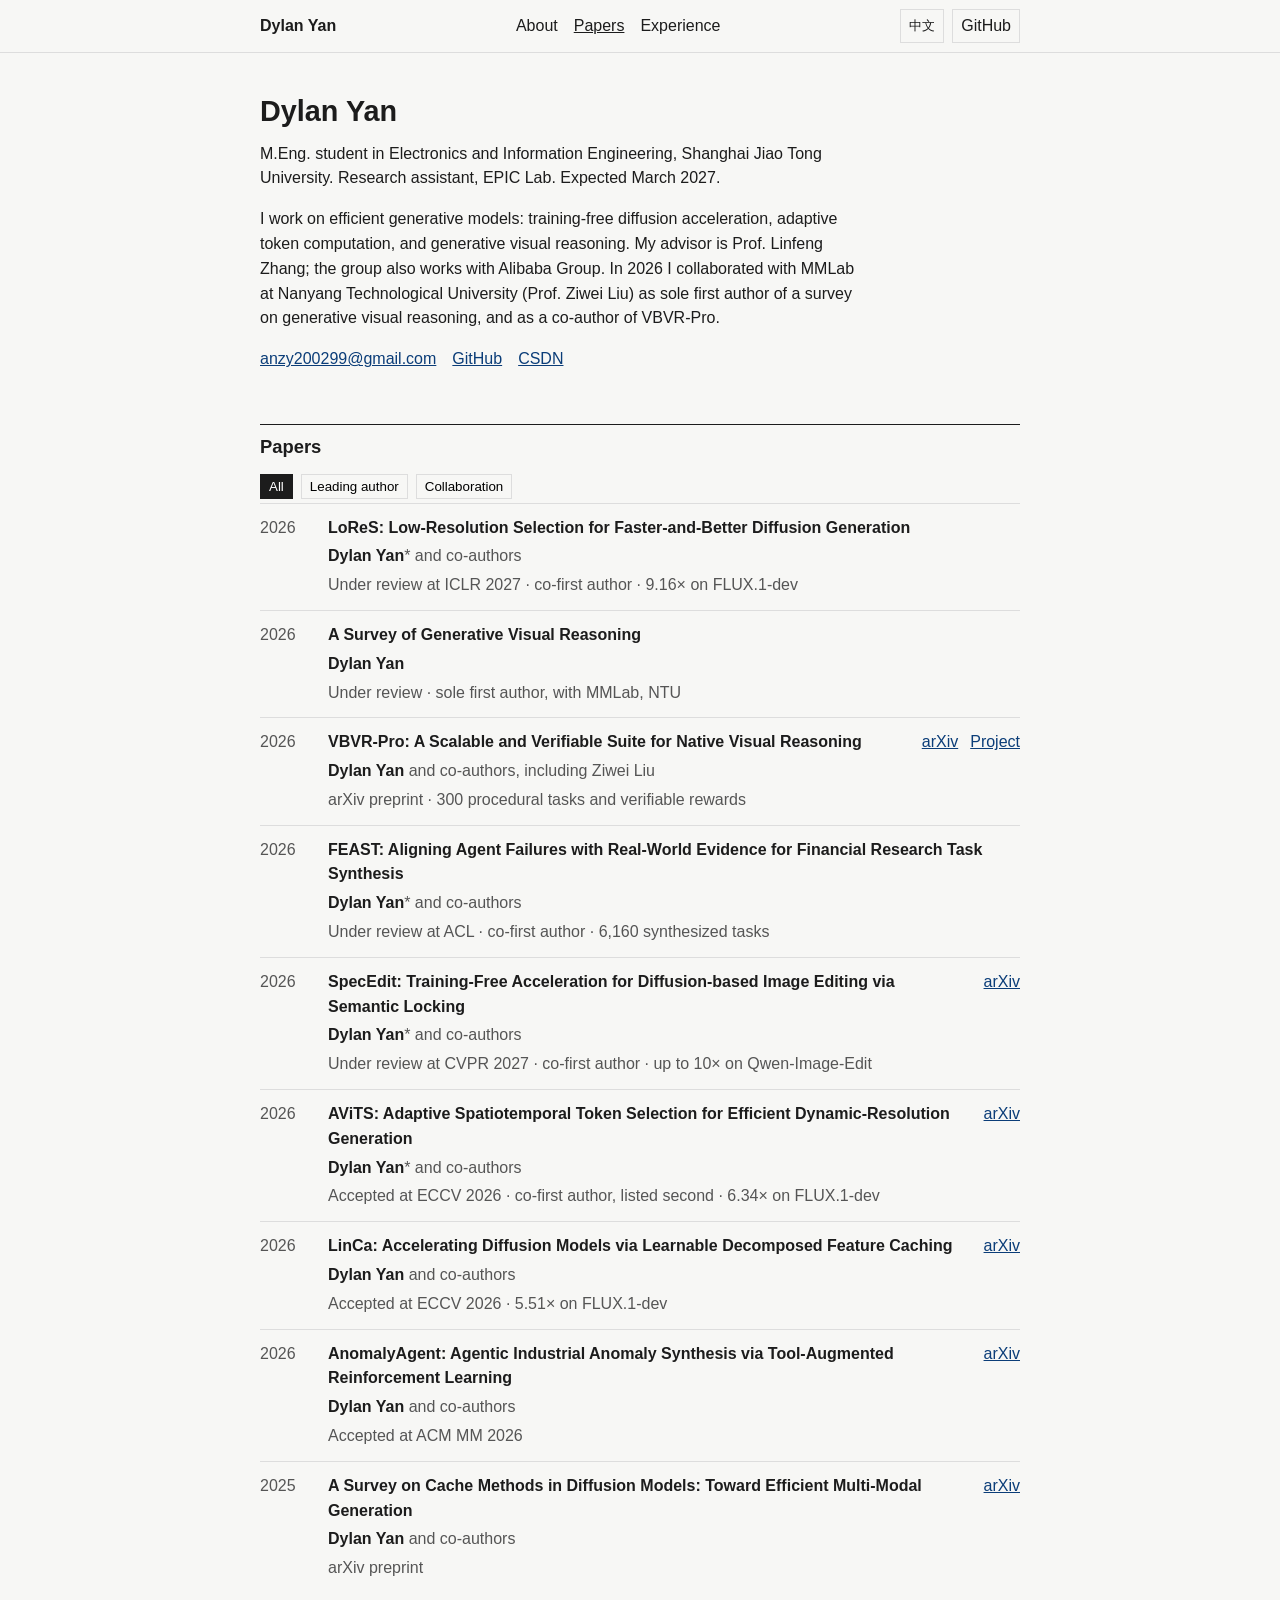
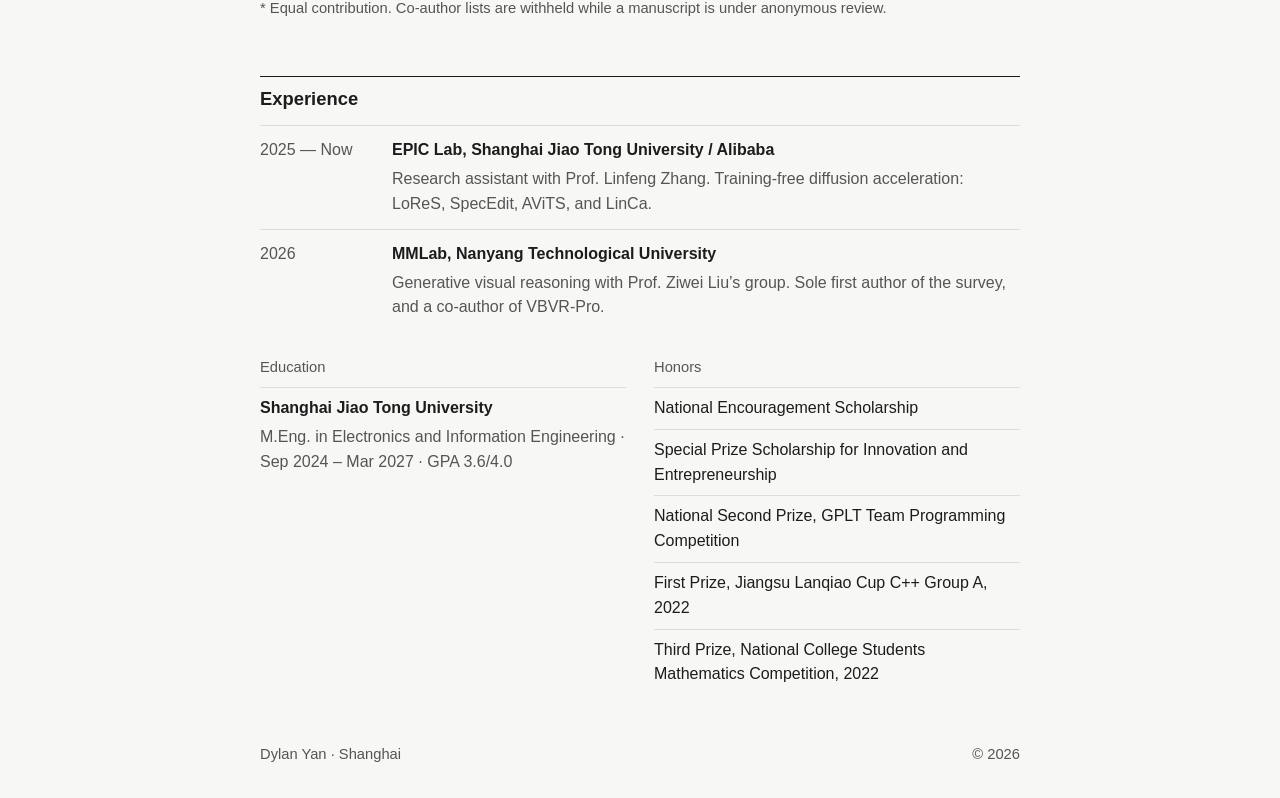
==== commit 3bc8fc00: "Simplify the page to a short academic profile." ====
--- a/index.html
+++ b/index.html
@@ -11,7 +11,7 @@
   <meta name="viewport" content="width=device-width, initial-scale=1">
   <title>Dylan Yan — Efficient Generative Models</title>
   <meta name="description" content="Dylan Yan is a master’s student in Electronics and Information Engineering at Shanghai Jiao Tong University and a research assistant in EPIC Lab, working on efficient generative models.">
-  <meta name="theme-color" content="#101114">
+  <meta name="theme-color" content="#f7f7f5">
   <link rel="canonical" href="https://anzy200299-ui.github.io/">
   <link rel="icon" href="favicon.svg" type="image/svg+xml">
   <meta property="og:title" content="Dylan Yan — Efficient Generative Models">
@@ -49,10 +49,8 @@
       <a class="brand" href="#top">Dylan Yan</a>
       <nav class="nav-links" id="nav-links" aria-label="Primary">
         <a href="#about"><span class="lang-en">About</span><span class="lang-zh">关于</span></a>
-        <a href="#research"><span class="lang-en">Research</span><span class="lang-zh">研究</span></a>
         <a href="#papers"><span class="lang-en">Papers</span><span class="lang-zh">论文</span></a>
         <a href="#experience"><span class="lang-en">Experience</span><span class="lang-zh">经历</span></a>
-        <a href="#contact"><span class="lang-en">Contact</span><span class="lang-zh">联系</span></a>
       </nav>
       <div class="nav-tools">
         <button class="tool-btn" id="lang-toggle" type="button" aria-label="切换到中文">
@@ -69,187 +67,28 @@
   </header>
 
   <main id="top">
-    <section class="hero" aria-label="Introduction">
-      <canvas id="field" aria-hidden="true"></canvas>
-      <div class="hero-shade" aria-hidden="true"></div>
-      <div class="wrap hero-copy">
-        <p class="eyebrow">
-          <span class="lang-en">EPIC Lab · Electronics and Information, SJTU</span>
-          <span class="lang-zh">EPIC Lab · 上海交通大学电子信息</span>
-        </p>
-        <h1>Dylan<br><em>Yan</em></h1>
-        <p class="lede">
-          <span class="lang-en">I work on making generative models faster without giving up quality: training-free diffusion acceleration, adaptive token computation, and generative visual reasoning.</span>
-          <span class="lang-zh">我研究怎么让生成模型更快，同时不把质量做丢：免训练的扩散加速、按语义挑选 token，以及生成式视觉推理。</span>
-        </p>
-        <div class="hero-actions">
-          <a class="btn btn-solid" href="mailto:anzy200299@gmail.com">
-            <span class="lang-en">Email</span><span class="lang-zh">邮件</span>
-          </a>
-          <a class="btn btn-ghost" href="https://github.com/anzy200299-ui" target="_blank" rel="noopener noreferrer">GitHub</a>
-          <a class="btn btn-ghost" href="#papers">
-            <span class="lang-en">Papers</span><span class="lang-zh">论文</span>
-          </a>
-        </div>
-      </div>
-      <div class="wrap hero-foot">
-        <p>
-          <span class="lang-en">M.Eng. Electronics and Information Engineering · expected March 2027</span>
-          <span class="lang-zh">电子信息硕士 · 预计 2027 年 3 月毕业</span>
+    <section class="intro" id="about">
+      <div class="wrap">
+        <h1>Dylan Yan</h1>
+        <p class="role">
+          <span class="lang-en">M.Eng. student in Electronics and Information Engineering, Shanghai Jiao Tong University. Research assistant, EPIC Lab. Expected March 2027.</span>
+          <span class="lang-zh">上海交通大学电子信息专业硕士生，EPIC Lab 研究助理，预计 2027 年 3 月毕业。</span>
         </p>
         <p>
-          <span class="lang-en">A live sketch of adaptive token selection</span>
-          <span class="lang-zh">自适应 token 选择的动态示意</span>
+          <span class="lang-en">I work on efficient generative models: training-free diffusion acceleration, adaptive token computation, and generative visual reasoning. My advisor is Prof. Linfeng Zhang; the group also works with Alibaba Group. In 2026 I collaborated with MMLab at Nanyang Technological University (Prof. Ziwei Liu) as sole first author of a survey on generative visual reasoning, and as a co-author of VBVR-Pro.</span>
+          <span class="lang-zh">研究高效生成模型：扩散模型免训练加速、自适应 token 计算和生成式视觉推理。导师是 Linfeng Zhang 教授，合作方包括阿里巴巴集团。2026 年与南洋理工大学 MMLab（Ziwei Liu 教授课题组）合作，独立一作完成生成式视觉推理综述，并参与 VBVR-Pro。</span>
+        </p>
+        <p class="links">
+          <a href="mailto:anzy200299@gmail.com">anzy200299@gmail.com</a>
+          <a href="https://github.com/anzy200299-ui" target="_blank" rel="noopener noreferrer">GitHub</a>
+          <a href="https://blog.csdn.net/m0_52555753" target="_blank" rel="noopener noreferrer">CSDN</a>
         </p>
       </div>
     </section>
 
-    <section class="stats">
-      <div class="wrap">
-        <div class="stats-grid">
-          <article class="stat">
-            <b>9.16×</b>
-            <p>
-              <span class="lang-en">LoReS on FLUX.1-dev. Six of eight quality metrics improved.</span>
-              <span class="lang-zh">LoReS 在 FLUX.1-dev 上的加速，八项质量指标里六项更好。</span>
-            </p>
-          </article>
-          <article class="stat">
-            <b>10×</b>
-            <p>
-              <span class="lang-en">SpecEdit on Qwen-Image-Edit, training-free. Up to 7× on FLUX.1-Kontext-dev.</span>
-              <span class="lang-zh">SpecEdit 在 Qwen-Image-Edit 上免训练加速，FLUX.1-Kontext-dev 上最高约 7 倍。</span>
-            </p>
-          </article>
-          <article class="stat">
-            <b>ECCV</b>
-            <p>
-              <span class="lang-en">AViTS, accepted 2026. 6.34× on FLUX.1-dev without quality loss.</span>
-              <span class="lang-zh">AViTS 被 ECCV 2026 接收。FLUX.1-dev 上 6.34 倍加速，质量不掉。</span>
-            </p>
-          </article>
-          <article class="stat">
-            <b>6,160</b>
-            <p>
-              <span class="lang-en">Financial research tasks synthesized for FEAST-9B.</span>
-              <span class="lang-zh">为 FEAST-9B 合成的金融研究任务数。</span>
-            </p>
-          </article>
-        </div>
-      </div>
-    </section>
-
-    <section class="section" id="about">
-      <div class="wrap">
-        <header class="section-head">
-          <p class="kicker">01 — <span class="lang-en">Profile</span><span class="lang-zh">简介</span></p>
-          <h2><span class="lang-en">About</span><span class="lang-zh">关于</span></h2>
-        </header>
-        <div class="split">
-          <div class="prose">
-            <p>
-              <span class="lang-en">I am Dylan Yan, a master’s student in Electronics and Information Engineering at Shanghai Jiao Tong University, expected to graduate in March 2027. I am a research assistant in EPIC Lab, advised by Prof. Linfeng Zhang and working with Alibaba Group.</span>
-              <span class="lang-zh">我是 Dylan Yan，上海交通大学电子信息专业硕士生，预计 2027 年 3 月毕业。目前在 EPIC Lab 做研究助理，导师是 Linfeng Zhang 教授，合作方包括阿里巴巴集团。</span>
-            </p>
-            <p>
-              <span class="lang-en">My work is on efficient generative models: training-free acceleration for diffusion, adaptive token computation, and generative visual reasoning. In 2026 I have also been collaborating with MMLab at Nanyang Technological University, in Prof. Ziwei Liu’s group, as sole first author of a survey on generative visual reasoning.</span>
-              <span class="lang-zh">我做高效生成模型：扩散模型的免训练加速、自适应 token 计算，以及生成式视觉推理。2026 年同时与新加坡南洋理工大学 MMLab（Ziwei Liu 教授课题组）合作，以独立一作完成生成式视觉推理综述。</span>
-            </p>
-            <p>
-              <span class="lang-en">I also keep a CSDN technical blog with more than 10,000 followers.</span>
-              <span class="lang-zh">我在 CSDN 写技术博客，关注者超过一万。</span>
-            </p>
-          </div>
-          <dl class="facts">
-            <div>
-              <dt><span class="lang-en">Base</span><span class="lang-zh">所在</span></dt>
-              <dd><span class="lang-en">Shanghai</span><span class="lang-zh">上海</span></dd>
-            </div>
-            <div>
-              <dt><span class="lang-en">Program</span><span class="lang-zh">专业</span></dt>
-              <dd>
-                <span class="lang-en">Electronics and Information Engineering, SJTU</span>
-                <span class="lang-zh">上海交通大学电子信息</span>
-              </dd>
-            </div>
-            <div>
-              <dt><span class="lang-en">Lab</span><span class="lang-zh">实验室</span></dt>
-              <dd>EPIC Lab, SJTU</dd>
-            </div>
-            <div>
-              <dt><span class="lang-en">Advisor</span><span class="lang-zh">导师</span></dt>
-              <dd>Prof. Linfeng Zhang</dd>
-            </div>
-            <div>
-              <dt><span class="lang-en">Also</span><span class="lang-zh">合作</span></dt>
-              <dd>MMLab, NTU · Prof. Ziwei Liu</dd>
-            </div>
-            <div>
-              <dt><span class="lang-en">Stack</span><span class="lang-zh">工具</span></dt>
-              <dd>Python, C++, PyTorch, Diffusers</dd>
-            </div>
-            <div>
-              <dt><span class="lang-en">Writing</span><span class="lang-zh">写作</span></dt>
-              <dd><a href="https://blog.csdn.net/m0_52555753" target="_blank" rel="noopener noreferrer">CSDN · 10,000+</a></dd>
-            </div>
-          </dl>
-        </div>
-      </div>
-    </section>
-
-    <section class="section" id="research">
-      <div class="wrap">
-        <header class="section-head">
-          <p class="kicker">02 — <span class="lang-en">Focus</span><span class="lang-zh">方向</span></p>
-          <h2><span class="lang-en">Research</span><span class="lang-zh">研究</span></h2>
-        </header>
-        <div class="cards">
-          <article class="card">
-            <span class="idx">01</span>
-            <h3><span class="lang-en">Diffusion acceleration</span><span class="lang-zh">扩散加速</span></h3>
-            <p>
-              <span class="lang-en">Training-free trajectory search and feature caching, so denoising spends compute where it changes the image. Representative work: LoReS and LinCa.</span>
-              <span class="lang-zh">用免训练的轨迹筛选和特征缓存，把去噪计算花在真正改变图像的地方。代表工作是 LoReS 和 LinCa。</span>
-            </p>
-            <a href="#lores">LoReS</a>
-          </article>
-          <article class="card">
-            <span class="idx">02</span>
-            <h3><span class="lang-en">Dynamic tokens</span><span class="lang-zh">动态 token</span></h3>
-            <p>
-              <span class="lang-en">High-resolution computation goes to tokens that are semantically important and still changing. Representative work: AViTS and SpecEdit.</span>
-              <span class="lang-zh">高分辨率计算只分给语义关键、并且仍在变化的 token。代表工作是 AViTS 和 SpecEdit。</span>
-            </p>
-            <a href="#avits">AViTS</a>
-          </article>
-          <article class="card">
-            <span class="idx">03</span>
-            <h3><span class="lang-en">Editing and video</span><span class="lang-zh">编辑与视频</span></h3>
-            <p>
-              <span class="lang-en">The same idea extends past text-to-image. SpecEdit reaches up to 10× on Qwen-Image-Edit, and LinCa also accelerates video models.</span>
-              <span class="lang-zh">加速不限于文生图。SpecEdit 在 Qwen-Image-Edit 上最高约 10 倍，LinCa 也覆盖视频模型。</span>
-            </p>
-            <a href="#specedit">SpecEdit</a>
-          </article>
-          <article class="card">
-            <span class="idx">04</span>
-            <h3><span class="lang-en">Visual reasoning</span><span class="lang-zh">视觉推理</span></h3>
-            <p>
-              <span class="lang-en">A task-centered survey with NTU MMLab: which state a visual task needs, and where a generative model’s reasoning actually comes from. Sole first author.</span>
-              <span class="lang-zh">和 NTU MMLab 一起整理视觉任务需要什么样的状态，以及生成模型的推理能力从哪里来。独立一作综述。</span>
-            </p>
-            <a href="#survey"><span class="lang-en">Survey</span><span class="lang-zh">综述</span></a>
-          </article>
-        </div>
-      </div>
-    </section>
-
     <section class="section" id="papers">
       <div class="wrap">
-        <header class="section-head">
-          <p class="kicker">03 — <span class="lang-en">Writing</span><span class="lang-zh">论文</span></p>
-          <h2><span class="lang-en">Papers</span><span class="lang-zh">论文</span></h2>
-        </header>
+        <h2><span class="lang-en">Papers</span><span class="lang-zh">论文</span></h2>
         <div class="filters" role="group" aria-label="Filter papers">
           <button type="button" data-filter="all" aria-pressed="true">
             <span class="lang-en">All</span><span class="lang-zh">全部</span>
@@ -406,10 +245,7 @@
 
     <section class="section" id="experience">
       <div class="wrap">
-        <header class="section-head">
-          <p class="kicker">04 — <span class="lang-en">Path</span><span class="lang-zh">路径</span></p>
-          <h2><span class="lang-en">Experience</span><span class="lang-zh">经历</span></h2>
-        </header>
+        <h2><span class="lang-en">Experience</span><span class="lang-zh">经历</span></h2>
 
         <article class="tl">
           <time>2025 — <span class="lang-en">Now</span><span class="lang-zh">至今</span></time>
@@ -472,52 +308,6 @@
           </div>
         </div>
 
-        <div class="code-block">
-          <p class="kicker"><span class="lang-en">Code</span><span class="lang-zh">代码</span></p>
-          <a class="repo" href="https://github.com/anzy200299-ui/optics-agent" target="_blank" rel="noopener noreferrer">
-            <div class="repo-top">
-              <span>anzy200299-ui / optics-agent</span>
-              <span>Python · Ceviche</span>
-            </div>
-            <h3>optics-agent</h3>
-            <p>
-              <span class="lang-en">Matched-cost photonic inverse-design benchmark.</span>
-              <span class="lang-zh">等计算代价的光子逆向设计基准。</span>
-            </p>
-          </a>
-        </div>
-      </div>
-    </section>
-
-    <section class="section" id="contact">
-      <div class="wrap">
-        <header class="section-head">
-          <p class="kicker">05 — <span class="lang-en">Hello</span><span class="lang-zh">联系</span></p>
-          <h2><span class="lang-en">Contact</span><span class="lang-zh">联系</span></h2>
-        </header>
-        <ul class="contact-list">
-          <li>
-            <a href="mailto:anzy200299@gmail.com">
-              <span>Email</span>
-              <strong>anzy200299@gmail.com</strong>
-              <em>→</em>
-            </a>
-          </li>
-          <li>
-            <a href="https://github.com/anzy200299-ui" target="_blank" rel="noopener noreferrer">
-              <span>GitHub</span>
-              <strong>anzy200299-ui</strong>
-              <em>→</em>
-            </a>
-          </li>
-          <li>
-            <a href="https://blog.csdn.net/m0_52555753" target="_blank" rel="noopener noreferrer">
-              <span>CSDN</span>
-              <strong>blog.csdn.net</strong>
-              <em>→</em>
-            </a>
-          </li>
-        </ul>
       </div>
     </section>
   </main>
--- a/styles.css
+++ b/styles.css
@@ -1,74 +1,33 @@
-@font-face {
-  font-family: "Fraunces";
-  font-style: normal;
-  font-weight: 100 900;
-  font-display: swap;
-  src: url("fonts/fraunces.woff2") format("woff2");
-}
-
-@font-face {
-  font-family: "Fraunces";
-  font-style: italic;
-  font-weight: 560;
-  font-display: swap;
-  src: url("fonts/fraunces-italic.woff2") format("woff2");
-}
-
-@font-face {
-  font-family: "Outfit";
-  font-style: normal;
-  font-weight: 100 900;
-  font-display: swap;
-  src: url("fonts/outfit.woff2") format("woff2");
-}
-
 :root {
-  --bg: #f3efe6;
-  --ink: #17150f;
-  --muted: #5c564c;
-  --line: rgba(23, 21, 15, 0.14);
-  --card: #fbf8f1;
-  --cinnabar: #b64022;
-  --cinnabar-deep: #8c3018;
-  --hero: #101114;
-  --cream: #f6f1e7;
-  --sans: "Outfit", "Segoe UI", "PingFang SC", "Hiragino Sans GB", "Microsoft YaHei", sans-serif;
-  --serif: "Fraunces", "Palatino Linotype", Palatino, "Songti SC", "STSong", "Noto Serif SC", serif;
-  --nav: 68px;
-  --wrap: 1120px;
+  --bg: #f7f7f5;
+  --ink: #1c1c1c;
+  --muted: #555;
+  --line: #ddd;
+  --link: #0b3d78;
+  --sans: "Segoe UI", "PingFang SC", "Hiragino Sans GB", "Microsoft YaHei", sans-serif;
+  --wrap: 760px;
 }
 
 * { box-sizing: border-box; }
 
 html { scroll-behavior: smooth; }
 
-html, body { overflow-x: clip; }
-
 body {
   margin: 0;
-  background:
-    radial-gradient(900px 420px at 0% -10%, rgba(182, 64, 34, 0.07), transparent 55%),
-    var(--bg);
+  background: var(--bg);
   color: var(--ink);
   font-family: var(--sans);
-  font-size: 17px;
-  font-weight: 400;
-  line-height: 1.6;
-  text-rendering: optimizeLegibility;
-  box-shadow: inset 0 3px 0 var(--cinnabar);
-}
-
-img { max-width: 100%; }
-
-a { color: inherit; }
-
-button, input { font: inherit; }
-
-::selection { background: #f0c7b8; color: #1a120e; }
+  font-size: 16px;
+  line-height: 1.55;
+}
+
+a { color: var(--link); }
+
+a:hover { text-decoration: none; }
 
 :focus-visible {
-  outline: 2px solid var(--cinnabar-deep);
-  outline-offset: 3px;
+  outline: 2px solid var(--link);
+  outline-offset: 2px;
 }
 
 .lang-zh { display: none; }
@@ -80,452 +39,170 @@
 .skip {
   position: absolute;
   left: 12px;
-  top: -48px;
-  z-index: 40;
-  background: var(--cream);
-  color: var(--ink);
-  padding: 8px 12px;
-}
-
-.skip:focus { top: 10px; }
+  top: -40px;
+  background: #fff;
+  padding: 6px 10px;
+}
+
+.skip:focus { top: 8px; }
 
 .wrap {
-  width: min(var(--wrap), calc(100% - 40px));
-  max-width: 100%;
-  min-width: 0;
+  width: min(var(--wrap), calc(100% - 32px));
   margin: 0 auto;
 }
 
 .nav {
   position: sticky;
   top: 0;
-  z-index: 20;
-  height: var(--nav);
-  background: rgba(243, 239, 230, 0.92);
+  z-index: 2;
+  background: var(--bg);
   border-bottom: 1px solid var(--line);
-  backdrop-filter: blur(16px);
 }
 
 .nav-inner {
-  height: 100%;
+  min-height: 52px;
   display: flex;
   align-items: center;
   justify-content: space-between;
-  gap: 12px;
-  min-width: 0;
+  gap: 16px;
 }
 
 .brand {
-  font-family: var(--serif);
-  font-weight: 560;
-  font-size: 1.15rem;
-  letter-spacing: -0.03em;
+  color: var(--ink);
+  font-weight: 650;
   text-decoration: none;
 }
 
 .nav-links {
   display: flex;
-  align-items: center;
-  gap: 22px;
+  gap: 16px;
 }
 
 .nav-links a {
+  color: var(--ink);
   text-decoration: none;
-  font-size: 0.92rem;
-  letter-spacing: 0.01em;
-  color: var(--muted);
-}
-
-.nav-links a[aria-current="true"],
-.nav-links a:hover { color: var(--ink); }
-
-.nav-tools { display: flex; align-items: center; gap: 8px; }
+}
+
+.nav-links a[aria-current="true"] { text-decoration: underline; }
+
+.nav-tools { display: flex; gap: 8px; }
 
 .tool-btn,
 .menu-toggle {
-  appearance: none;
   border: 1px solid var(--line);
   background: transparent;
   color: var(--ink);
-  padding: 6px 10px;
+  padding: 4px 8px;
+  text-decoration: none;
   cursor: pointer;
-  text-decoration: none;
-  font-size: 0.82rem;
-  letter-spacing: 0.08em;
-  text-transform: uppercase;
 }
 
 .menu-toggle { display: none; }
 
-.hero {
-  position: relative;
-  min-height: calc(100svh - var(--nav));
-  background: var(--hero);
-  color: var(--cream);
-  overflow: hidden;
-  display: flex;
-  flex-direction: column;
-  justify-content: flex-end;
-}
-
-.hero canvas,
-.hero-shade {
-  position: absolute;
-  inset: 0;
-  width: 100%;
-  height: 100%;
-}
-
-.hero canvas { display: block; }
-
-.hero-shade {
-  background:
-    linear-gradient(90deg, rgba(16, 17, 20, 0.9) 0%, rgba(16, 17, 20, 0.62) 34%, rgba(16, 17, 20, 0.1) 72%, rgba(16, 17, 20, 0.28) 100%),
-    linear-gradient(180deg, rgba(16, 17, 20, 0.2), transparent 16%, transparent 62%, rgba(16, 17, 20, 0.78));
-}
-
-.hero-copy,
-.hero-foot {
-  position: relative;
-  z-index: 1;
-  min-width: 0;
-  max-width: 100%;
-}
-
-.hero-copy {
-  padding-top: 72px;
-  padding-bottom: 28px;
-}
-
-.eyebrow {
-  margin: 0 0 18px;
-  max-width: 100%;
-  font-size: 0.78rem;
-  letter-spacing: 0.14em;
-  text-transform: uppercase;
-  color: #e7b2a4;
-}
-
-.hero h1 {
-  margin: 0;
-  max-width: 100%;
-  font-family: var(--serif);
-  font-weight: 640;
-  font-size: clamp(3.4rem, 12vw, 9.4rem);
-  line-height: 0.84;
-  letter-spacing: -0.05em;
-}
-
-.hero h1 em {
-  font-style: italic;
-  font-weight: 560;
-}
-
-.lede {
-  max-width: min(38rem, 100%);
-  margin: 28px 0 0;
-  font-size: 1.12rem;
-  line-height: 1.55;
-  color: rgba(246, 241, 231, 0.84);
-}
-
-.hero-actions {
-  display: flex;
-  flex-wrap: wrap;
-  gap: 10px;
-  margin-top: 28px;
-}
-
-.btn {
-  display: inline-flex;
-  align-items: center;
-  justify-content: center;
-  min-height: 42px;
-  padding: 0 16px;
-  text-decoration: none;
-  border: 1px solid transparent;
-}
-
-.btn-solid {
-  background: var(--cream);
-  color: var(--hero);
-}
-
-.btn-solid:hover { background: #fff; }
-
-.btn-ghost {
-  border-color: rgba(246, 241, 231, 0.35);
-  color: var(--cream);
-}
-
-.btn-ghost:hover { border-color: var(--cream); }
-
-.hero-foot {
-  display: flex;
-  justify-content: space-between;
-  gap: 20px;
-  padding-bottom: 28px;
-  color: rgba(246, 241, 231, 0.62);
-  font-size: 0.92rem;
-}
-
-.hero-foot p { margin: 0; }
-
-.stats { position: relative; z-index: 2; margin-top: -2px; }
-
-.stats-grid {
+.intro { padding: 36px 0 8px; }
+
+h1 {
+  margin: 0 0 8px;
+  font-size: 1.8rem;
+  font-weight: 650;
+  letter-spacing: 0;
+}
+
+.role { margin: 0 0 12px; }
+
+.intro p { max-width: 68ch; }
+
+.links { display: flex; flex-wrap: wrap; gap: 8px 16px; }
+
+.section { padding: 28px 0; }
+
+h2 {
+  margin: 0 0 12px;
+  padding-top: 8px;
+  border-top: 1px solid var(--ink);
+  font-size: 1.15rem;
+  font-weight: 650;
+}
+
+.filters { display: flex; gap: 8px; margin-bottom: 4px; }
+
+.filters button {
+  border: 1px solid var(--line);
+  background: transparent;
+  padding: 4px 8px;
+  cursor: pointer;
+}
+
+.filters button[aria-pressed="true"] {
+  background: var(--ink);
+  color: #fff;
+  border-color: var(--ink);
+}
+
+.paper {
   display: grid;
-  grid-template-columns: repeat(4, 1fr);
-  background: var(--card);
-  border: 1px solid var(--line);
-}
-
-.stat { padding: 22px 22px 20px; }
-
-.stat + .stat { border-left: 1px solid var(--line); }
-
-.stat b {
-  display: block;
-  font-family: var(--serif);
-  font-weight: 560;
-  font-size: clamp(2.1rem, 4vw, 3.15rem);
-  letter-spacing: -0.04em;
-  line-height: 1;
-}
-
-.stat p {
-  margin: 10px 0 0;
+  grid-template-columns: 52px minmax(0, 1fr) auto;
+  gap: 4px 16px;
+  padding: 12px 0;
+  border-top: 1px solid var(--line);
+}
+
+.paper[hidden] { display: none !important; }
+
+.paper-year { color: var(--muted); }
+
+.paper h3 {
+  margin: 0;
+  font-size: 1rem;
+  font-weight: 650;
+}
+
+.authors,
+.paper-note,
+.fineprint,
+.tl p,
+.edu p {
+  margin: 4px 0 0;
   color: var(--muted);
-  font-size: 0.92rem;
-}
-
-.section { padding: clamp(56px, 7vw, 88px) 0; }
-
-.section-head {
-  border-top: 1px solid var(--ink);
-  padding-top: 14px;
-  margin-bottom: 32px;
-}
-
-.kicker {
-  margin: 0;
-  color: var(--cinnabar-deep);
-  font-size: 0.75rem;
-  letter-spacing: 0.16em;
-  text-transform: uppercase;
-}
-
-h2 {
-  margin: 8px 0 0;
-  font-family: var(--serif);
-  font-weight: 560;
-  font-size: clamp(2.2rem, 4vw, 3.5rem);
-  letter-spacing: -0.035em;
-  line-height: 1;
-}
-
-.split {
+}
+
+.authors strong { color: var(--ink); }
+
+.paper-links { display: flex; gap: 12px; }
+
+.fineprint { font-size: 0.92rem; }
+
+.tl {
   display: grid;
-  grid-template-columns: minmax(0, 1.4fr) minmax(260px, 0.8fr);
-  gap: 48px;
-}
-
-.prose p { margin: 0 0 16px; }
-
-.prose p:last-child { margin-bottom: 0; }
-
-.facts { margin: 0; }
-
-.facts div {
-  display: grid;
-  grid-template-columns: 92px 1fr;
+  grid-template-columns: 120px minmax(0, 1fr);
   gap: 12px;
   padding: 12px 0;
   border-top: 1px solid var(--line);
 }
 
-.facts dt {
-  margin: 0;
-  color: var(--muted);
-  font-size: 0.82rem;
-  letter-spacing: 0.08em;
-  text-transform: uppercase;
-}
-
-.facts dd { margin: 0; }
-
-.facts a { color: var(--cinnabar-deep); }
-
-.cards {
-  display: grid;
-  grid-template-columns: 1fr 1fr;
-  gap: 14px;
-}
-
-.card {
-  min-height: 230px;
-  padding: 26px;
-  display: flex;
-  flex-direction: column;
-  gap: 12px;
-  background: rgba(251, 248, 241, 0.7);
-  border: 1px solid var(--line);
-}
-
-.idx {
-  color: var(--cinnabar-deep);
-  font-size: 0.75rem;
-  letter-spacing: 0.16em;
-}
-
-.card h3 {
-  margin: 0;
-  font-family: var(--serif);
-  font-weight: 560;
-  font-size: 1.85rem;
-  letter-spacing: -0.03em;
-  line-height: 1.05;
-}
-
-.card p {
-  margin: 0;
-  color: var(--muted);
-}
-
-.card a {
-  margin-top: auto;
-  color: var(--cinnabar-deep);
-  text-decoration: none;
-}
-
-.card a:hover { text-decoration: underline; }
-
-.filters {
-  display: flex;
-  flex-wrap: wrap;
-  gap: 8px;
-  margin-bottom: 8px;
-}
-
-.filters button {
-  appearance: none;
-  border: 1px solid var(--line);
-  background: transparent;
-  color: var(--muted);
-  padding: 7px 12px;
-  cursor: pointer;
-}
-
-.filters button[aria-pressed="true"] {
-  background: var(--ink);
-  border-color: var(--ink);
-  color: var(--cream);
-}
-
-.paper {
-  display: grid;
-  grid-template-columns: 72px minmax(0, 1fr) auto;
-  gap: 8px 28px;
-  padding: 16px 0;
-  border-top: 1px solid var(--line);
-}
-
-.paper[hidden] { display: none !important; }
-
-.paper-year {
-  font-variant-numeric: tabular-nums;
-  color: var(--muted);
-  padding-top: 4px;
-}
-
-.paper h3 {
-  margin: 0;
-  font-family: var(--serif);
-  font-weight: 560;
-  font-size: 1.35rem;
-  letter-spacing: -0.03em;
-  line-height: 1.2;
-}
-
-.authors,
-.paper-note,
-.result {
-  margin: 8px 0 0;
-  color: var(--muted);
-  font-size: 0.95rem;
-}
-
-.authors strong { color: var(--ink); font-weight: 580; }
-
-.paper-links {
-  display: flex;
-  align-items: flex-start;
-  gap: 14px;
-  padding-top: 4px;
-}
-
-.paper-links a {
-  color: var(--cinnabar-deep);
-  text-decoration: none;
-  letter-spacing: 0.04em;
-  font-size: 0.88rem;
-}
-
-.paper-links a:hover { text-decoration: underline; }
-
-.fineprint {
-  margin: 18px 0 0;
-  color: var(--muted);
-  font-size: 0.88rem;
-}
-
-.tl {
-  display: grid;
-  grid-template-columns: 170px minmax(0, 1fr);
-  gap: 24px;
-  padding: 22px 0;
-  border-top: 1px solid var(--line);
-}
-
-.tl time {
-  color: var(--muted);
-  font-variant-numeric: tabular-nums;
-}
-
-.tl h3 {
-  margin: 0;
-  font-size: 1.08rem;
-  font-weight: 560;
-}
-
-.tl p { margin: 6px 0 0; color: var(--muted); }
-
-.tl a { color: var(--cinnabar-deep); }
+.tl time { color: var(--muted); }
+
+.tl h3,
+.edu h3 {
+  margin: 0;
+  font-size: 1rem;
+  font-weight: 650;
+}
 
 .two {
   display: grid;
   grid-template-columns: 1fr 1fr;
-  gap: 48px;
-  margin-top: 48px;
-}
-
-.edu + .edu,
-.honors li + li { margin-top: 0; }
-
-.edu {
-  padding-top: 16px;
-  border-top: 1px solid var(--line);
-}
-
-.edu h3 {
-  margin: 0;
-  font-family: var(--serif);
-  font-weight: 560;
-  font-size: 1.45rem;
-  letter-spacing: -0.03em;
-}
-
-.edu p { margin: 6px 0 0; color: var(--muted); }
+  gap: 28px;
+  margin-top: 24px;
+}
+
+.kicker {
+  margin: 0 0 8px;
+  color: var(--muted);
+  font-size: 0.92rem;
+}
+
+.edu { padding-top: 8px; border-top: 1px solid var(--line); }
 
 .honors {
   margin: 0;
@@ -534,104 +211,23 @@
 }
 
 .honors li {
-  padding: 12px 0;
+  padding: 8px 0;
   border-top: 1px solid var(--line);
 }
-
-.code-block { margin-top: 56px; }
-
-.repo {
-  display: block;
-  padding: 22px 0;
-  border-top: 1px solid var(--ink);
-  border-bottom: 1px solid var(--line);
-  text-decoration: none;
-}
-
-.repo:hover h3 { color: var(--cinnabar-deep); }
-
-.repo-top {
-  display: flex;
-  justify-content: space-between;
-  gap: 16px;
-  color: var(--muted);
-  font-size: 0.88rem;
-}
-
-.repo h3 {
-  margin: 8px 0 0;
-  font-family: var(--serif);
-  font-weight: 560;
-  font-size: 2rem;
-  letter-spacing: -0.03em;
-}
-
-.repo p { margin: 8px 0 0; max-width: 40rem; }
-
-.contact-list {
-  margin: 0;
-  padding: 0;
-  list-style: none;
-}
-
-.contact-list a {
-  display: grid;
-  grid-template-columns: 140px 1fr auto;
-  gap: 16px;
-  align-items: baseline;
-  padding: 18px 0;
-  border-top: 1px solid var(--line);
-  text-decoration: none;
-}
-
-.contact-list li:last-child a { border-bottom: 1px solid var(--line); }
-
-.contact-list a span:first-child {
-  color: var(--muted);
-  letter-spacing: 0.08em;
-  text-transform: uppercase;
-  font-size: 0.78rem;
-}
-
-.contact-list a strong {
-  font-family: var(--serif);
-  font-weight: 560;
-  font-size: clamp(1.4rem, 3vw, 2rem);
-  letter-spacing: -0.03em;
-}
-
-.contact-list a em {
-  font-style: normal;
-  color: var(--cinnabar-deep);
-}
-
-.contact-list a:hover strong { color: var(--cinnabar-deep); }
 
 .footer {
   display: flex;
   justify-content: space-between;
-  gap: 16px;
-  padding: 28px 0 40px;
+  gap: 12px;
+  padding: 20px 0 32px;
   color: var(--muted);
-  font-size: 0.9rem;
+  font-size: 0.92rem;
 }
 
 .footer p { margin: 0; }
 
-@media (max-width: 900px) {
-  .stats-grid,
-  .cards,
-  .split,
-  .two { grid-template-columns: 1fr; }
-
-  .stat + .stat { border-left: 0; border-top: 1px solid var(--line); }
-
-  .menu-toggle { display: inline-flex; flex: none; }
-
-  .nav-tools { flex: none; }
-
-  .tool-btn,
-  .menu-toggle { letter-spacing: 0.04em; padding: 6px 8px; }
+@media (max-width: 720px) {
+  .menu-toggle { display: inline-flex; }
 
   .js .nav-links {
     display: none;
@@ -640,34 +236,22 @@
     right: 0;
     top: 100%;
     flex-direction: column;
-    align-items: flex-start;
-    gap: 14px;
-    padding: 8px 20px 18px;
-    background: rgba(243, 239, 230, 0.98);
+    padding: 8px 16px 14px;
+    background: var(--bg);
     border-bottom: 1px solid var(--line);
   }
 
   .js .nav.is-open .nav-links { display: flex; }
 
+  .nav { position: sticky; }
+
+  .nav-inner { position: relative; }
+
   .paper,
   .tl,
-  .contact-list a { grid-template-columns: 1fr; }
+  .two { grid-template-columns: 1fr; }
 
   .nav-github { display: none; }
-
-  .hero-shade {
-    background: linear-gradient(180deg, rgba(16, 17, 20, 0.35), rgba(16, 17, 20, 0.62) 42%, rgba(16, 17, 20, 0.88));
-  }
-}
-
-@media (max-width: 640px) {
-  .wrap { width: min(var(--wrap), calc(100% - 32px)); }
-
-  .hero h1 { font-size: clamp(3.15rem, 17vw, 4.4rem); }
-
-  .hero-foot { flex-direction: column; }
-
-  .nav-links a { font-size: 1.05rem; }
 }
 
 @media (prefers-reduced-motion: reduce) {
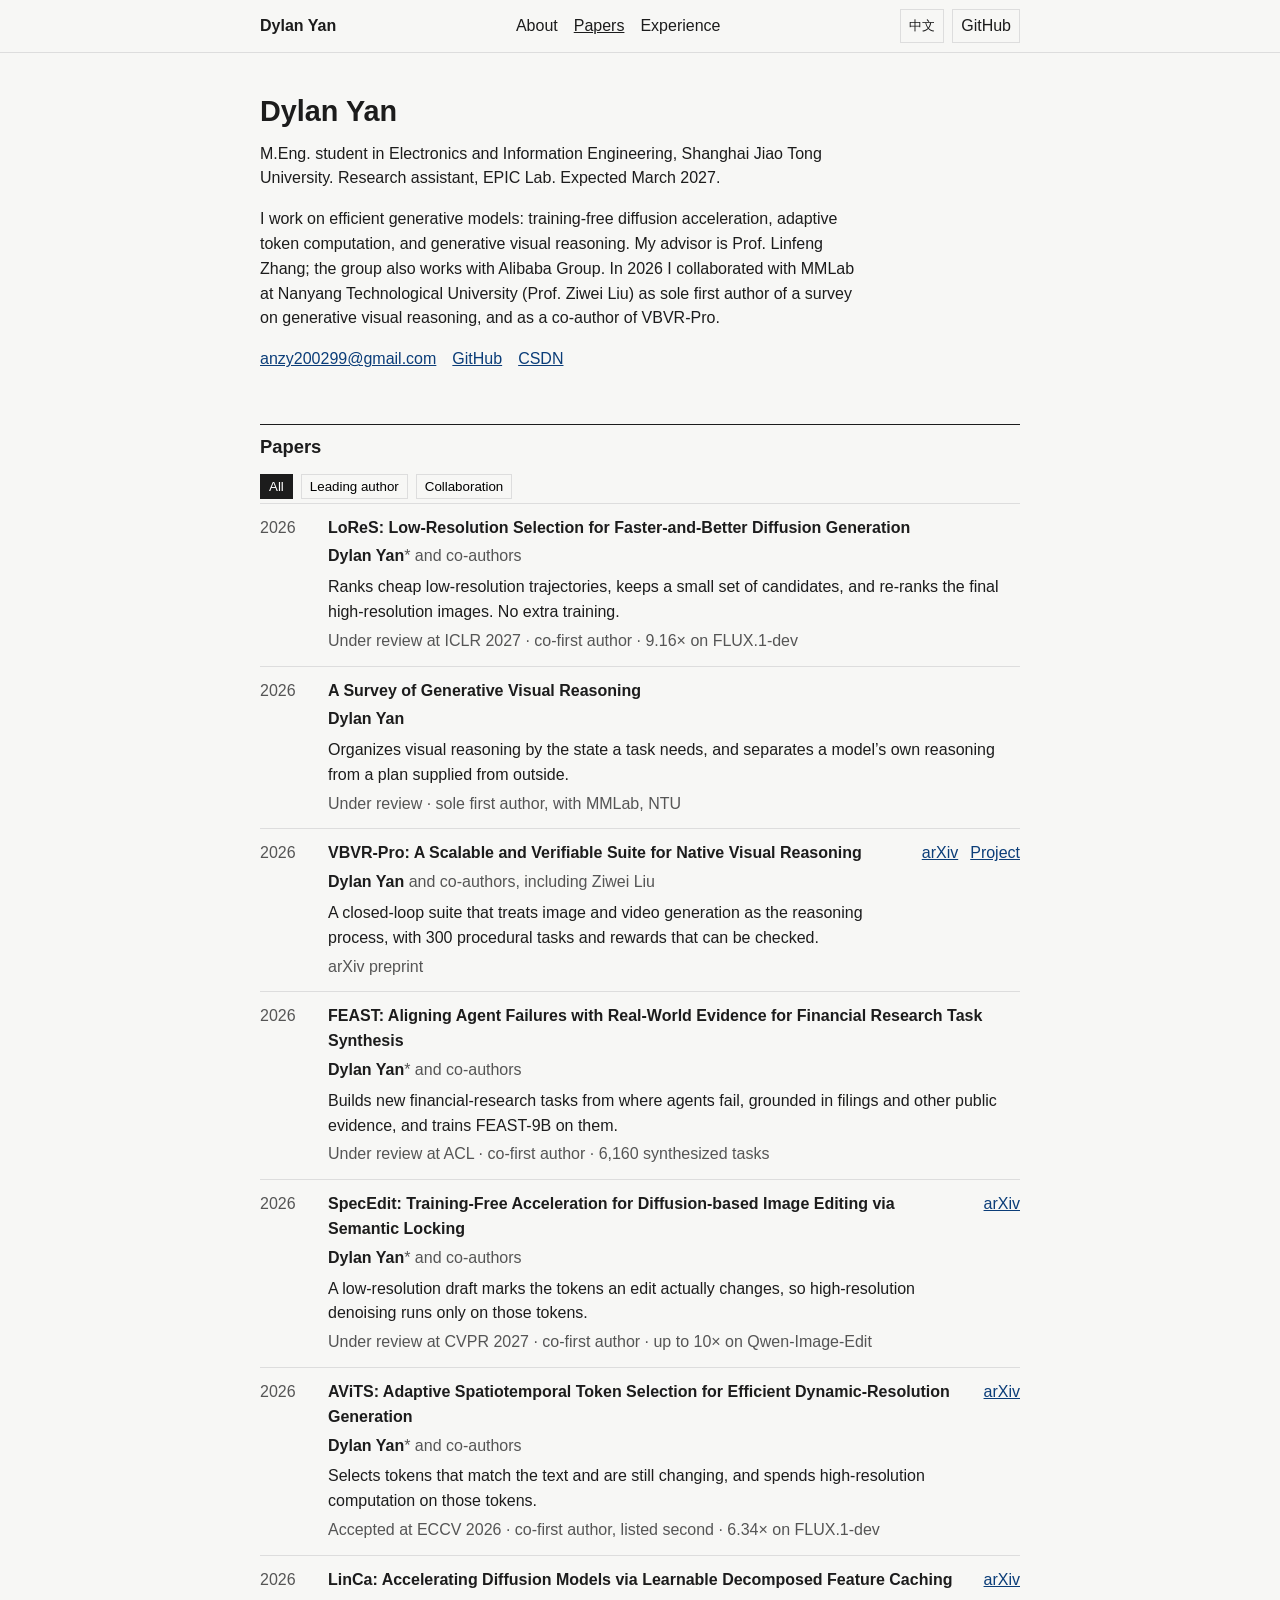
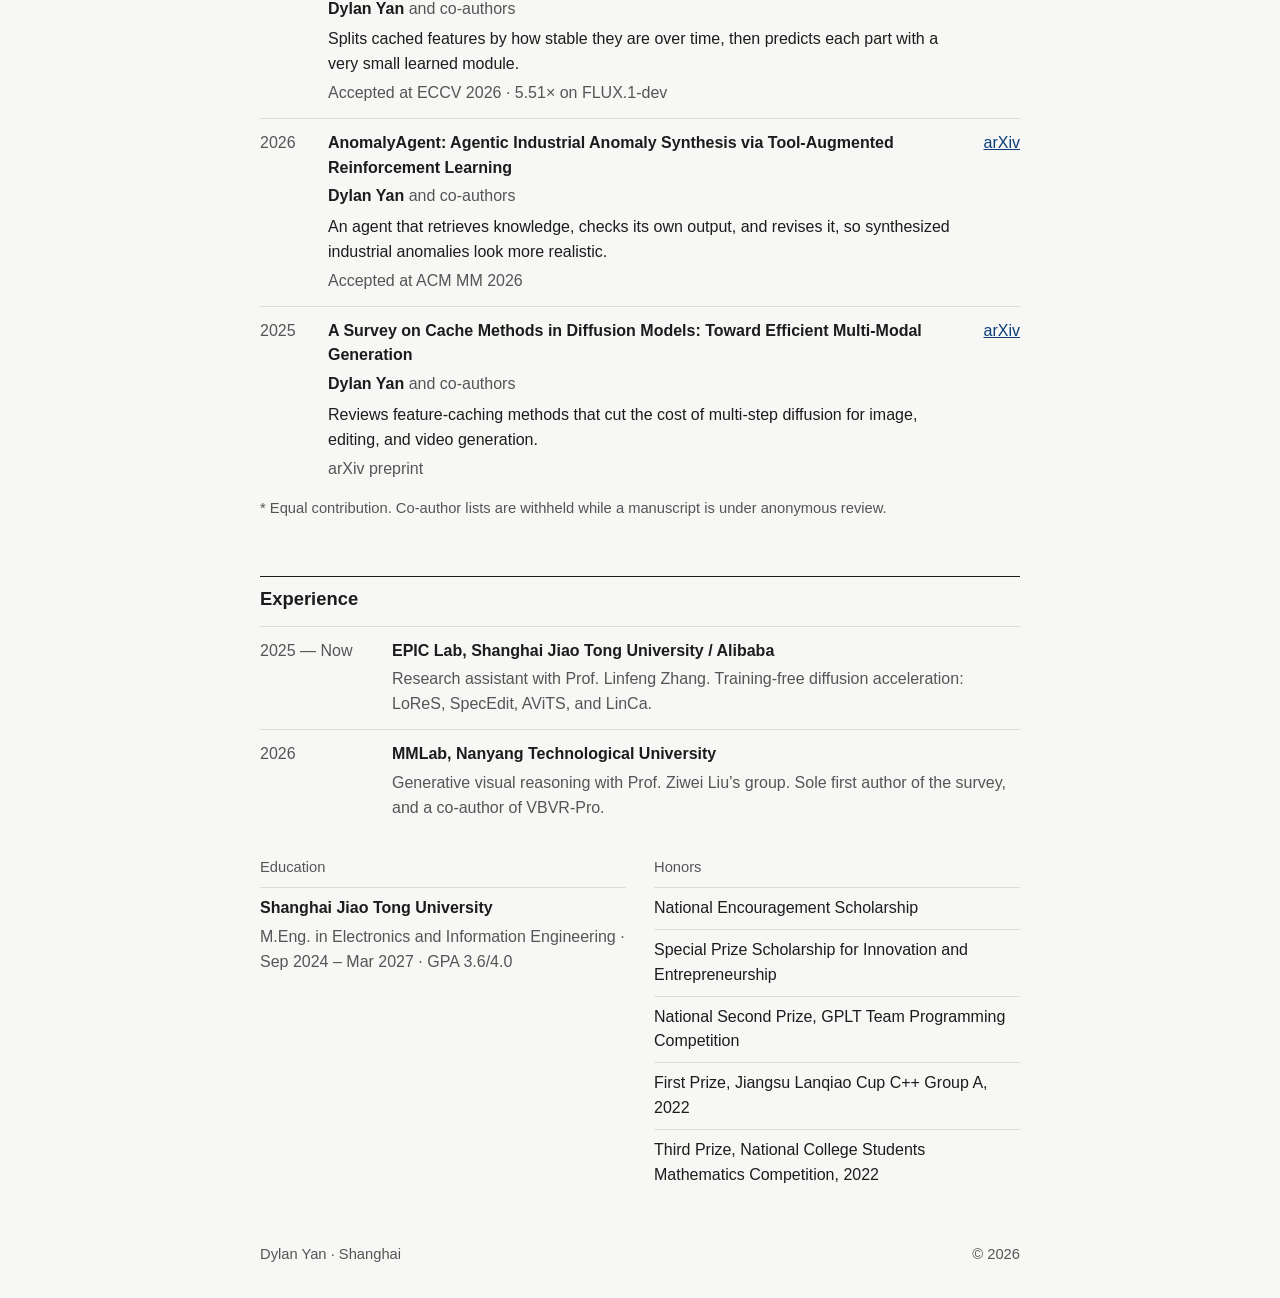
==== commit 190252fe: "Add a one-sentence summary to each paper." ====
--- a/index.html
+++ b/index.html
@@ -109,6 +109,10 @@
               <span class="lang-zh">LoReS：面向更快且更好扩散生成的低分辨率筛选</span>
             </h3>
             <p class="authors"><strong>Dylan Yan</strong>* <span class="lang-en">and co-authors</span><span class="lang-zh">及合作者</span></p>
+            <p class="paper-blurb">
+              <span class="lang-en">Ranks cheap low-resolution trajectories, keeps a small set of candidates, and re-ranks the final high-resolution images. No extra training.</span>
+              <span class="lang-zh">先给低成本的低分辨率轨迹排序，留下一小批候选，再对最终的高分辨率图像重新排序。不需要额外训练。</span>
+            </p>
             <p class="paper-note">
               <span class="lang-en">Under review at ICLR 2027 · co-first author · 9.16× on FLUX.1-dev</span>
               <span class="lang-zh">ICLR 2027 在投 · 共同一作 · FLUX.1-dev 上 9.16 倍</span>
@@ -125,6 +129,10 @@
               <span class="lang-zh">生成式视觉推理综述</span>
             </h3>
             <p class="authors"><strong>Dylan Yan</strong></p>
+            <p class="paper-blurb">
+              <span class="lang-en">Organizes visual reasoning by the state a task needs, and separates a model’s own reasoning from a plan supplied from outside.</span>
+              <span class="lang-zh">按任务需要的状态来整理视觉推理，并把模型自己的推理和外部给定的计划分开。</span>
+            </p>
             <p class="paper-note">
               <span class="lang-en">Under review · sole first author, with MMLab, NTU</span>
               <span class="lang-zh">在投 · 独立一作，合作于南洋理工大学 MMLab</span>
@@ -141,9 +149,13 @@
               <span class="lang-zh">VBVR-Pro：面向原生视觉推理的可扩展、可验证评测套件</span>
             </h3>
             <p class="authors"><strong>Dylan Yan</strong> <span class="lang-en">and co-authors, including Ziwei Liu</span><span class="lang-zh">及合作者，包括 Ziwei Liu</span></p>
-            <p class="paper-note">
-              <span class="lang-en">arXiv preprint · 300 procedural tasks and verifiable rewards</span>
-              <span class="lang-zh">arXiv 预印本 · 300 个程序化任务与可验证奖励</span>
+            <p class="paper-blurb">
+              <span class="lang-en">A closed-loop suite that treats image and video generation as the reasoning process, with 300 procedural tasks and rewards that can be checked.</span>
+              <span class="lang-zh">把图像和视频生成当作推理过程的闭环套件，包含 300 个程序化任务，奖励可以核验。</span>
+            </p>
+            <p class="paper-note">
+              <span class="lang-en">arXiv preprint</span>
+              <span class="lang-zh">arXiv 预印本</span>
             </p>
           </div>
           <div class="paper-links">
@@ -160,6 +172,10 @@
               <span class="lang-zh">FEAST：将智能体失败与真实世界证据对齐的金融研究任务合成</span>
             </h3>
             <p class="authors"><strong>Dylan Yan</strong>* <span class="lang-en">and co-authors</span><span class="lang-zh">及合作者</span></p>
+            <p class="paper-blurb">
+              <span class="lang-en">Builds new financial-research tasks from where agents fail, grounded in filings and other public evidence, and trains FEAST-9B on them.</span>
+              <span class="lang-zh">从智能体失败的地方出发，对照财报等公开证据合成金融研究任务，并用这些任务训练 FEAST-9B。</span>
+            </p>
             <p class="paper-note">
               <span class="lang-en">Under review at ACL · co-first author · 6,160 synthesized tasks</span>
               <span class="lang-zh">ACL 在投 · 共同一作 · 合成 6,160 个任务</span>
@@ -176,6 +192,10 @@
               <span class="lang-zh">SpecEdit：基于语义锁定的扩散图像编辑免训练加速</span>
             </h3>
             <p class="authors"><strong>Dylan Yan</strong>* <span class="lang-en">and co-authors</span><span class="lang-zh">及合作者</span></p>
+            <p class="paper-blurb">
+              <span class="lang-en">A low-resolution draft marks the tokens an edit actually changes, so high-resolution denoising runs only on those tokens.</span>
+              <span class="lang-zh">用低分辨率草稿标出编辑真正改动的 token，高分辨率去噪只计算这些 token。</span>
+            </p>
             <p class="paper-note">
               <span class="lang-en">Under review at CVPR 2027 · co-first author · up to 10× on Qwen-Image-Edit</span>
               <span class="lang-zh">CVPR 2027 在投 · 共同一作 · Qwen-Image-Edit 上最高约 10 倍</span>
@@ -192,6 +212,10 @@
               <span class="lang-zh">AViTS：面向高效动态分辨率生成的自适应时空 token 选择</span>
             </h3>
             <p class="authors"><strong>Dylan Yan</strong>* <span class="lang-en">and co-authors</span><span class="lang-zh">及合作者</span></p>
+            <p class="paper-blurb">
+              <span class="lang-en">Selects tokens that match the text and are still changing, and spends high-resolution computation on those tokens.</span>
+              <span class="lang-zh">选出与文本相关、并且仍在变化的 token，把高分辨率计算花在这些 token 上。</span>
+            </p>
             <p class="paper-note">
               <span class="lang-en">Accepted at ECCV 2026 · co-first author, listed second · 6.34× on FLUX.1-dev</span>
               <span class="lang-zh">ECCV 2026 已接收 · 共同一作，署名第二 · FLUX.1-dev 上 6.34 倍</span>
@@ -208,6 +232,10 @@
               <span class="lang-zh">LinCa：通过可学习分解特征缓存加速扩散模型</span>
             </h3>
             <p class="authors"><strong>Dylan Yan</strong> <span class="lang-en">and co-authors</span><span class="lang-zh">及合作者</span></p>
+            <p class="paper-blurb">
+              <span class="lang-en">Splits cached features by how stable they are over time, then predicts each part with a very small learned module.</span>
+              <span class="lang-zh">按特征随时间是否稳定来拆分缓存，再用很小的模块分别预测。</span>
+            </p>
             <p class="paper-note"><span class="lang-en">Accepted at ECCV 2026 · 5.51× on FLUX.1-dev</span><span class="lang-zh">ECCV 2026 已接收 · FLUX.1-dev 上 5.51 倍</span></p>
           </div>
           <div class="paper-links"><a href="https://arxiv.org/abs/2608.17973" target="_blank" rel="noopener noreferrer">arXiv</a></div>
@@ -218,6 +246,10 @@
           <div>
             <h3>AnomalyAgent: Agentic Industrial Anomaly Synthesis via Tool-Augmented Reinforcement Learning</h3>
             <p class="authors"><strong>Dylan Yan</strong> <span class="lang-en">and co-authors</span><span class="lang-zh">及合作者</span></p>
+            <p class="paper-blurb">
+              <span class="lang-en">An agent that retrieves knowledge, checks its own output, and revises it, so synthesized industrial anomalies look more realistic.</span>
+              <span class="lang-zh">智能体检索相关知识，检查自己的结果并反复修改，从而合成更真实的工业异常样本。</span>
+            </p>
             <p class="paper-note"><span class="lang-en">Accepted at ACM MM 2026</span><span class="lang-zh">ACM MM 2026 已接收</span></p>
           </div>
           <div class="paper-links"><a href="https://arxiv.org/abs/2604.07900" target="_blank" rel="noopener noreferrer">arXiv</a></div>
@@ -231,6 +263,10 @@
               <span class="lang-zh">扩散模型缓存方法综述：迈向高效多模态生成</span>
             </h3>
             <p class="authors"><strong>Dylan Yan</strong> <span class="lang-en">and co-authors</span><span class="lang-zh">及合作者</span></p>
+            <p class="paper-blurb">
+              <span class="lang-en">Reviews feature-caching methods that cut the cost of multi-step diffusion for image, editing, and video generation.</span>
+              <span class="lang-zh">综述用特征缓存降低多步扩散的计算量，覆盖图像、编辑和视频生成。</span>
+            </p>
             <p class="paper-note"><span class="lang-en">arXiv preprint</span><span class="lang-zh">arXiv 预印本</span></p>
           </div>
           <div class="paper-links"><a href="https://arxiv.org/abs/2510.19755" target="_blank" rel="noopener noreferrer">arXiv</a></div>
--- a/styles.css
+++ b/styles.css
@@ -156,6 +156,8 @@
   font-size: 1rem;
   font-weight: 650;
 }
+
+.paper-blurb { margin: 6px 0 0; }
 
 .authors,
 .paper-note,
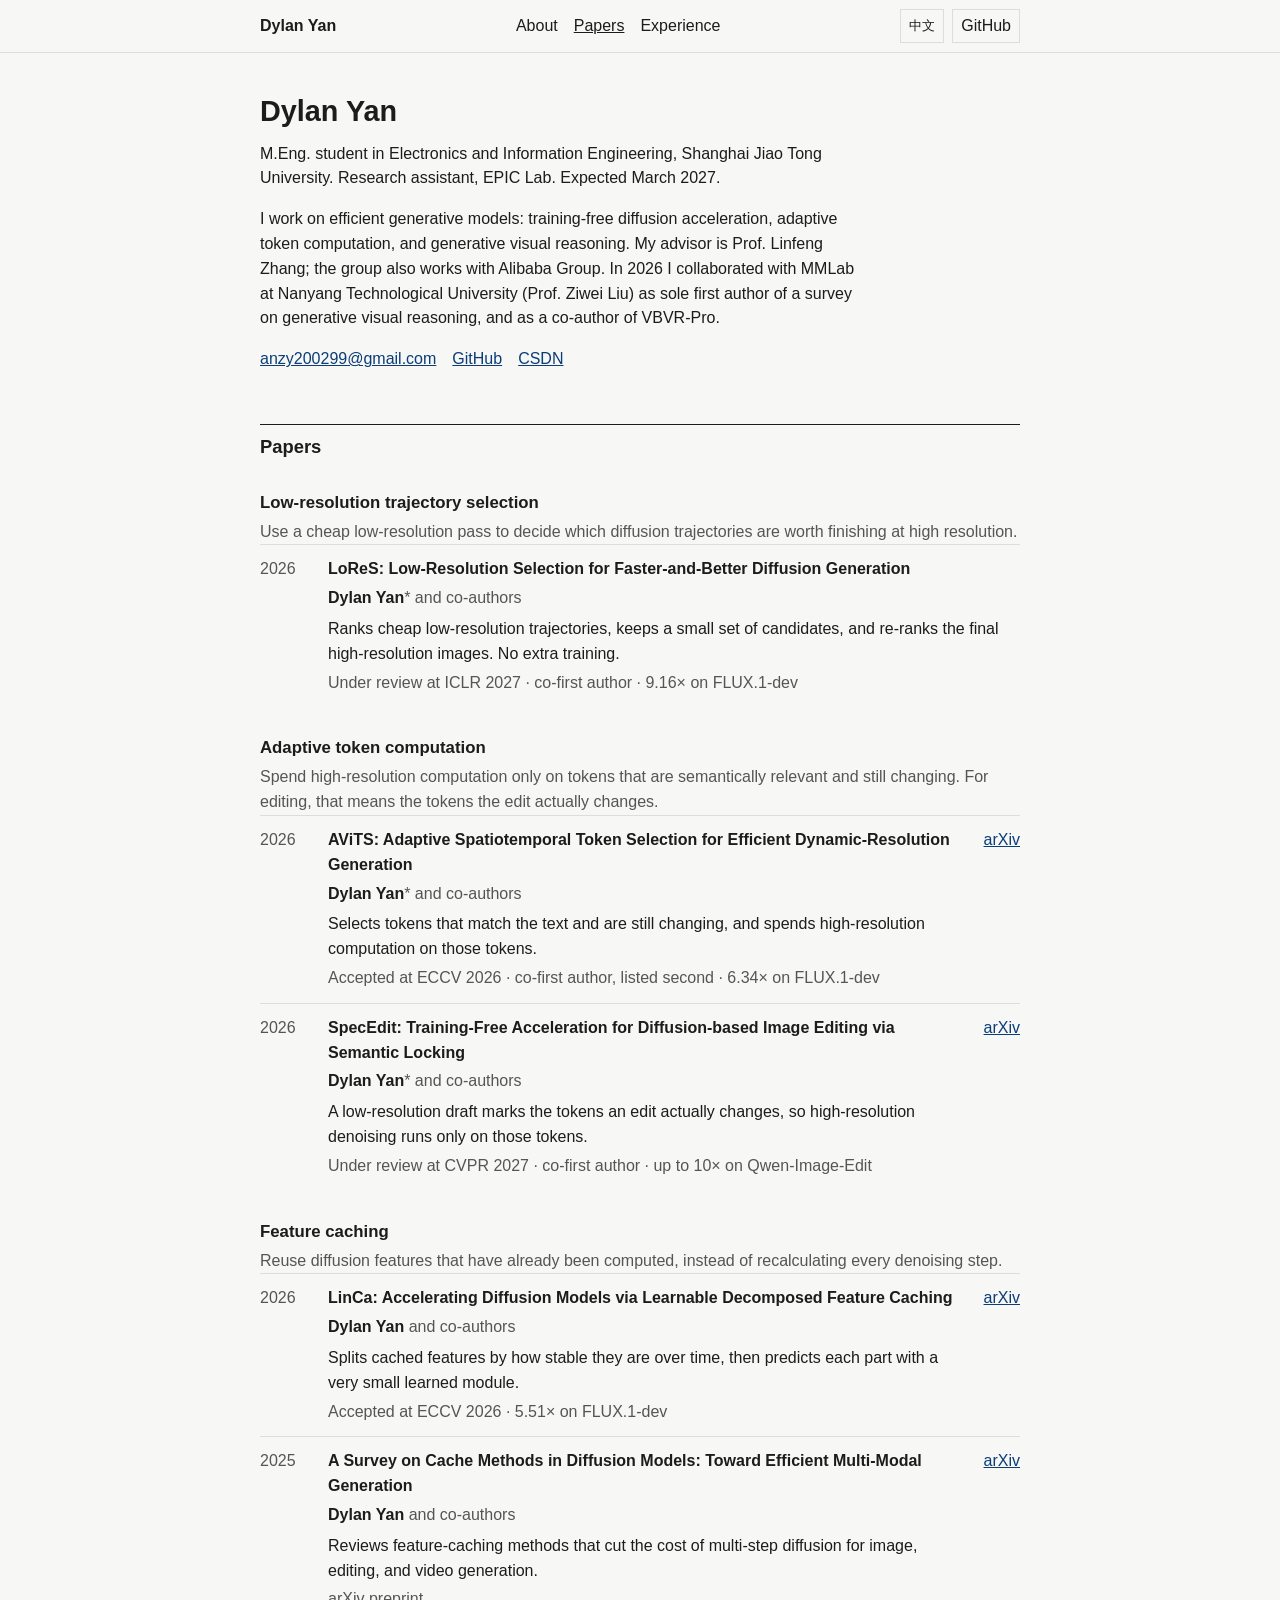
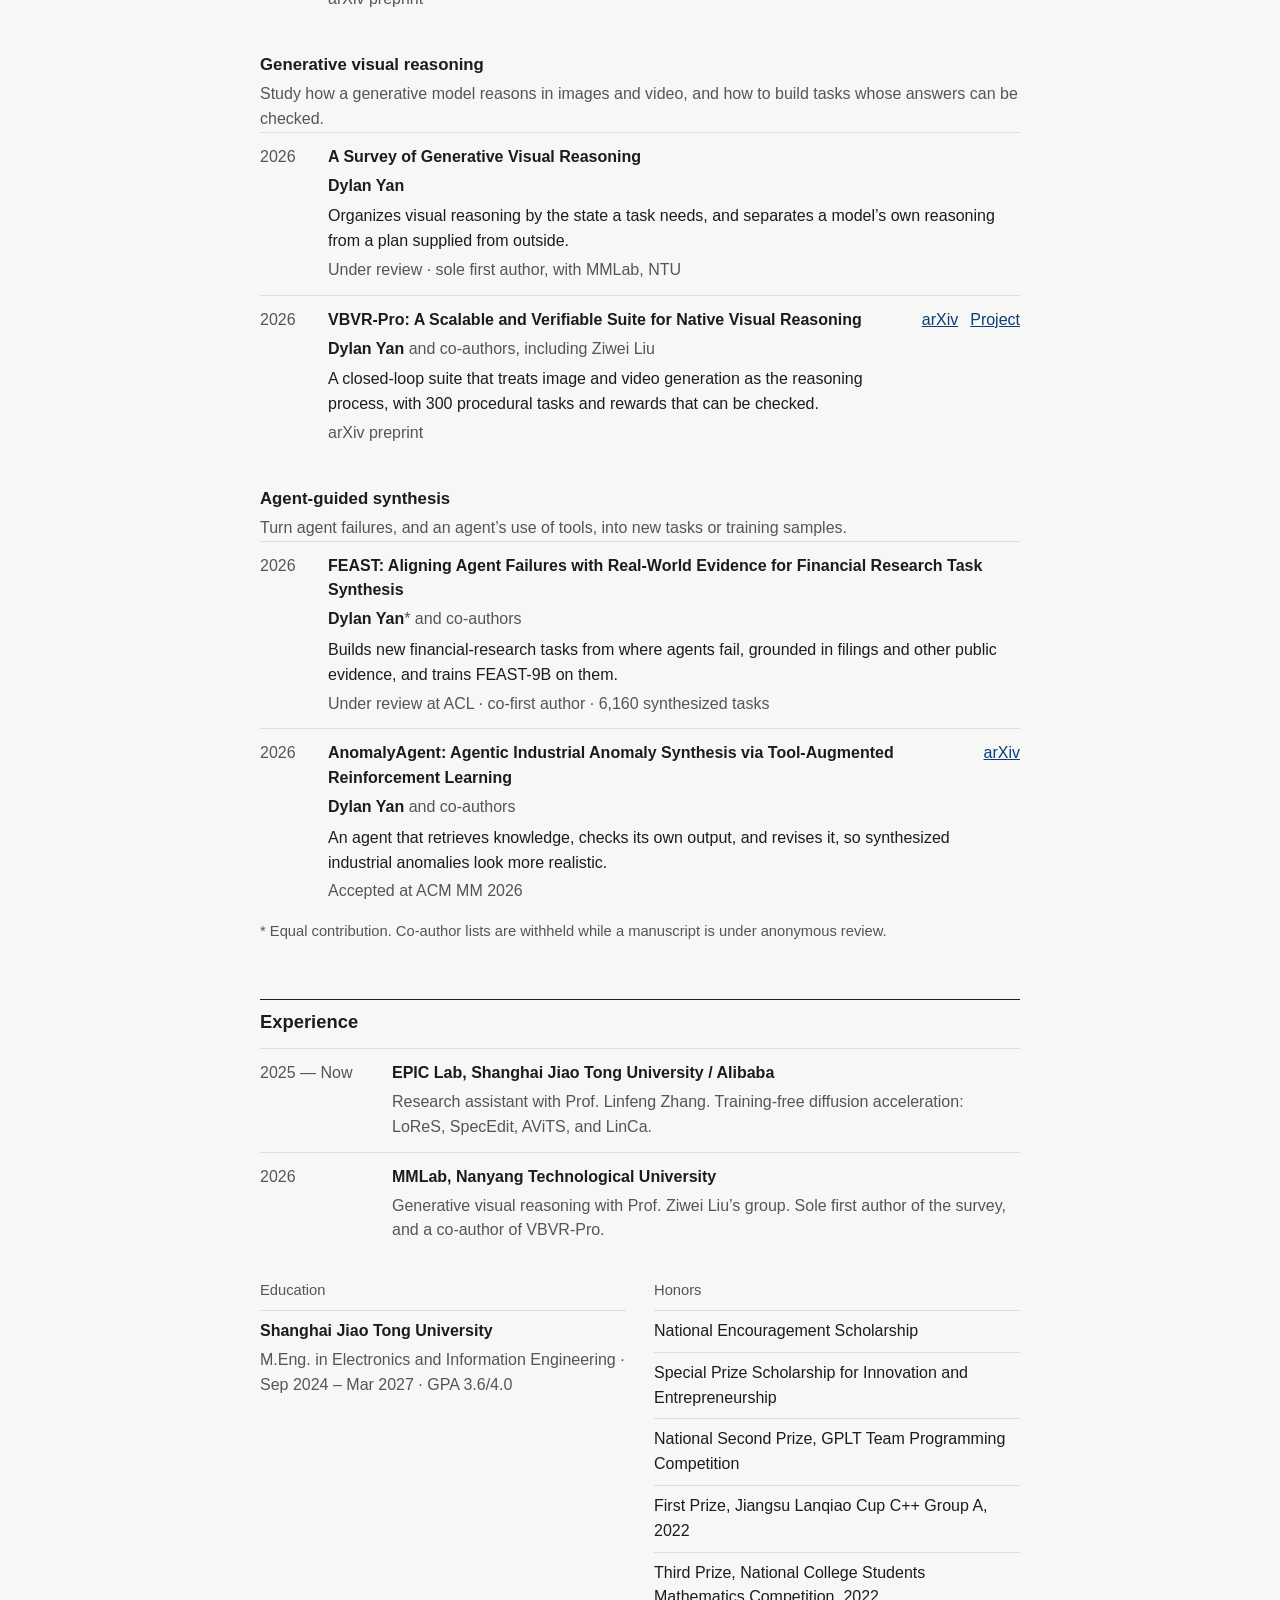
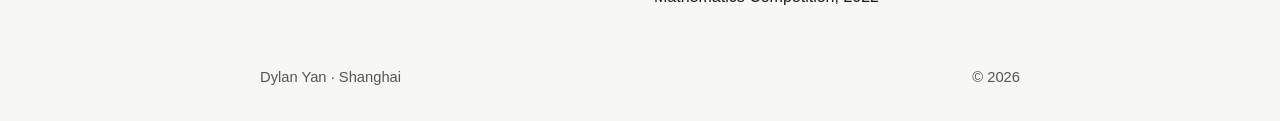
==== commit 3ef99866: "Group papers by the research problem each one addresses." ====
--- a/index.html
+++ b/index.html
@@ -89,25 +89,19 @@
     <section class="section" id="papers">
       <div class="wrap">
         <h2><span class="lang-en">Papers</span><span class="lang-zh">论文</span></h2>
-        <div class="filters" role="group" aria-label="Filter papers">
-          <button type="button" data-filter="all" aria-pressed="true">
-            <span class="lang-en">All</span><span class="lang-zh">全部</span>
-          </button>
-          <button type="button" data-filter="lead" aria-pressed="false">
-            <span class="lang-en">Leading author</span><span class="lang-zh">一作</span>
-          </button>
-          <button type="button" data-filter="collab" aria-pressed="false">
-            <span class="lang-en">Collaboration</span><span class="lang-zh">合作</span>
-          </button>
-        </div>
-
+        <div class="group">
+          <h3><span class="lang-en">Low-resolution trajectory selection</span><span class="lang-zh">低分辨率轨迹筛选</span></h3>
+          <p class="group-line">
+            <span class="lang-en">Use a cheap low-resolution pass to decide which diffusion trajectories are worth finishing at high resolution.</span>
+            <span class="lang-zh">先用便宜的低分辨率去噪判断哪些轨迹值得做成高分辨率。</span>
+          </p>
         <article class="paper" id="lores" data-kind="lead">
           <div class="paper-year">2026</div>
           <div>
-            <h3>
+            <h4>
               <span class="lang-en">LoReS: Low-Resolution Selection for Faster-and-Better Diffusion Generation</span>
               <span class="lang-zh">LoReS：面向更快且更好扩散生成的低分辨率筛选</span>
-            </h3>
+            </h4>
             <p class="authors"><strong>Dylan Yan</strong>* <span class="lang-en">and co-authors</span><span class="lang-zh">及合作者</span></p>
             <p class="paper-blurb">
               <span class="lang-en">Ranks cheap low-resolution trajectories, keeps a small set of candidates, and re-ranks the final high-resolution images. No extra training.</span>
@@ -120,157 +114,182 @@
           </div>
           <div class="paper-links"></div>
         </article>
-
-        <article class="paper" id="survey" data-kind="lead">
-          <div class="paper-year">2026</div>
-          <div>
-            <h3>
-              <span class="lang-en">A Survey of Generative Visual Reasoning</span>
-              <span class="lang-zh">生成式视觉推理综述</span>
-            </h3>
-            <p class="authors"><strong>Dylan Yan</strong></p>
-            <p class="paper-blurb">
-              <span class="lang-en">Organizes visual reasoning by the state a task needs, and separates a model’s own reasoning from a plan supplied from outside.</span>
-              <span class="lang-zh">按任务需要的状态来整理视觉推理，并把模型自己的推理和外部给定的计划分开。</span>
-            </p>
-            <p class="paper-note">
-              <span class="lang-en">Under review · sole first author, with MMLab, NTU</span>
-              <span class="lang-zh">在投 · 独立一作，合作于南洋理工大学 MMLab</span>
-            </p>
-          </div>
-          <div class="paper-links"></div>
-        </article>
-
-        <article class="paper" id="vbvr" data-kind="collab">
-          <div class="paper-year">2026</div>
-          <div>
-            <h3>
-              <span class="lang-en">VBVR-Pro: A Scalable and Verifiable Suite for Native Visual Reasoning</span>
-              <span class="lang-zh">VBVR-Pro：面向原生视觉推理的可扩展、可验证评测套件</span>
-            </h3>
-            <p class="authors"><strong>Dylan Yan</strong> <span class="lang-en">and co-authors, including Ziwei Liu</span><span class="lang-zh">及合作者，包括 Ziwei Liu</span></p>
-            <p class="paper-blurb">
-              <span class="lang-en">A closed-loop suite that treats image and video generation as the reasoning process, with 300 procedural tasks and rewards that can be checked.</span>
-              <span class="lang-zh">把图像和视频生成当作推理过程的闭环套件，包含 300 个程序化任务，奖励可以核验。</span>
-            </p>
-            <p class="paper-note">
-              <span class="lang-en">arXiv preprint</span>
-              <span class="lang-zh">arXiv 预印本</span>
-            </p>
-          </div>
-          <div class="paper-links">
-            <a href="https://arxiv.org/abs/2608.26105" target="_blank" rel="noopener noreferrer">arXiv</a>
-            <a href="https://video-reason.com/" target="_blank" rel="noopener noreferrer"><span class="lang-en">Project</span><span class="lang-zh">主页</span></a>
-          </div>
-        </article>
-
-        <article class="paper" id="feast" data-kind="lead">
-          <div class="paper-year">2026</div>
-          <div>
-            <h3>
-              <span class="lang-en">FEAST: Aligning Agent Failures with Real-World Evidence for Financial Research Task Synthesis</span>
-              <span class="lang-zh">FEAST：将智能体失败与真实世界证据对齐的金融研究任务合成</span>
-            </h3>
-            <p class="authors"><strong>Dylan Yan</strong>* <span class="lang-en">and co-authors</span><span class="lang-zh">及合作者</span></p>
-            <p class="paper-blurb">
-              <span class="lang-en">Builds new financial-research tasks from where agents fail, grounded in filings and other public evidence, and trains FEAST-9B on them.</span>
-              <span class="lang-zh">从智能体失败的地方出发，对照财报等公开证据合成金融研究任务，并用这些任务训练 FEAST-9B。</span>
-            </p>
-            <p class="paper-note">
-              <span class="lang-en">Under review at ACL · co-first author · 6,160 synthesized tasks</span>
-              <span class="lang-zh">ACL 在投 · 共同一作 · 合成 6,160 个任务</span>
-            </p>
-          </div>
-          <div class="paper-links"></div>
-        </article>
-
-        <article class="paper" id="specedit" data-kind="lead">
-          <div class="paper-year">2026</div>
-          <div>
-            <h3>
-              <span class="lang-en">SpecEdit: Training-Free Acceleration for Diffusion-based Image Editing via Semantic Locking</span>
-              <span class="lang-zh">SpecEdit：基于语义锁定的扩散图像编辑免训练加速</span>
-            </h3>
-            <p class="authors"><strong>Dylan Yan</strong>* <span class="lang-en">and co-authors</span><span class="lang-zh">及合作者</span></p>
-            <p class="paper-blurb">
-              <span class="lang-en">A low-resolution draft marks the tokens an edit actually changes, so high-resolution denoising runs only on those tokens.</span>
-              <span class="lang-zh">用低分辨率草稿标出编辑真正改动的 token，高分辨率去噪只计算这些 token。</span>
-            </p>
-            <p class="paper-note">
-              <span class="lang-en">Under review at CVPR 2027 · co-first author · up to 10× on Qwen-Image-Edit</span>
-              <span class="lang-zh">CVPR 2027 在投 · 共同一作 · Qwen-Image-Edit 上最高约 10 倍</span>
-            </p>
-          </div>
-          <div class="paper-links"><a href="https://arxiv.org/abs/2605.02152" target="_blank" rel="noopener noreferrer">arXiv</a></div>
-        </article>
-
-        <article class="paper" id="avits" data-kind="lead">
-          <div class="paper-year">2026</div>
-          <div>
-            <h3>
-              <span class="lang-en">AViTS: Adaptive Spatiotemporal Token Selection for Efficient Dynamic-Resolution Generation</span>
-              <span class="lang-zh">AViTS：面向高效动态分辨率生成的自适应时空 token 选择</span>
-            </h3>
-            <p class="authors"><strong>Dylan Yan</strong>* <span class="lang-en">and co-authors</span><span class="lang-zh">及合作者</span></p>
-            <p class="paper-blurb">
-              <span class="lang-en">Selects tokens that match the text and are still changing, and spends high-resolution computation on those tokens.</span>
-              <span class="lang-zh">选出与文本相关、并且仍在变化的 token，把高分辨率计算花在这些 token 上。</span>
-            </p>
-            <p class="paper-note">
-              <span class="lang-en">Accepted at ECCV 2026 · co-first author, listed second · 6.34× on FLUX.1-dev</span>
-              <span class="lang-zh">ECCV 2026 已接收 · 共同一作，署名第二 · FLUX.1-dev 上 6.34 倍</span>
-            </p>
-          </div>
-          <div class="paper-links"><a href="https://arxiv.org/abs/2608.17995" target="_blank" rel="noopener noreferrer">arXiv</a></div>
-        </article>
-
-        <article class="paper" id="linca" data-kind="collab">
-          <div class="paper-year">2026</div>
-          <div>
-            <h3>
-              <span class="lang-en">LinCa: Accelerating Diffusion Models via Learnable Decomposed Feature Caching</span>
-              <span class="lang-zh">LinCa：通过可学习分解特征缓存加速扩散模型</span>
-            </h3>
-            <p class="authors"><strong>Dylan Yan</strong> <span class="lang-en">and co-authors</span><span class="lang-zh">及合作者</span></p>
-            <p class="paper-blurb">
-              <span class="lang-en">Splits cached features by how stable they are over time, then predicts each part with a very small learned module.</span>
-              <span class="lang-zh">按特征随时间是否稳定来拆分缓存，再用很小的模块分别预测。</span>
-            </p>
-            <p class="paper-note"><span class="lang-en">Accepted at ECCV 2026 · 5.51× on FLUX.1-dev</span><span class="lang-zh">ECCV 2026 已接收 · FLUX.1-dev 上 5.51 倍</span></p>
-          </div>
-          <div class="paper-links"><a href="https://arxiv.org/abs/2608.17973" target="_blank" rel="noopener noreferrer">arXiv</a></div>
-        </article>
-
-        <article class="paper" id="anomaly" data-kind="collab">
-          <div class="paper-year">2026</div>
-          <div>
-            <h3>AnomalyAgent: Agentic Industrial Anomaly Synthesis via Tool-Augmented Reinforcement Learning</h3>
-            <p class="authors"><strong>Dylan Yan</strong> <span class="lang-en">and co-authors</span><span class="lang-zh">及合作者</span></p>
-            <p class="paper-blurb">
-              <span class="lang-en">An agent that retrieves knowledge, checks its own output, and revises it, so synthesized industrial anomalies look more realistic.</span>
-              <span class="lang-zh">智能体检索相关知识，检查自己的结果并反复修改，从而合成更真实的工业异常样本。</span>
-            </p>
-            <p class="paper-note"><span class="lang-en">Accepted at ACM MM 2026</span><span class="lang-zh">ACM MM 2026 已接收</span></p>
-          </div>
-          <div class="paper-links"><a href="https://arxiv.org/abs/2604.07900" target="_blank" rel="noopener noreferrer">arXiv</a></div>
-        </article>
-
-        <article class="paper" id="cache" data-kind="collab">
-          <div class="paper-year">2025</div>
-          <div>
-            <h3>
-              <span class="lang-en">A Survey on Cache Methods in Diffusion Models: Toward Efficient Multi-Modal Generation</span>
-              <span class="lang-zh">扩散模型缓存方法综述：迈向高效多模态生成</span>
-            </h3>
-            <p class="authors"><strong>Dylan Yan</strong> <span class="lang-en">and co-authors</span><span class="lang-zh">及合作者</span></p>
-            <p class="paper-blurb">
-              <span class="lang-en">Reviews feature-caching methods that cut the cost of multi-step diffusion for image, editing, and video generation.</span>
-              <span class="lang-zh">综述用特征缓存降低多步扩散的计算量，覆盖图像、编辑和视频生成。</span>
-            </p>
-            <p class="paper-note"><span class="lang-en">arXiv preprint</span><span class="lang-zh">arXiv 预印本</span></p>
-          </div>
-          <div class="paper-links"><a href="https://arxiv.org/abs/2510.19755" target="_blank" rel="noopener noreferrer">arXiv</a></div>
-        </article>
+        </div>
+
+        <div class="group">
+          <h3><span class="lang-en">Adaptive token computation</span><span class="lang-zh">自适应 token 计算</span></h3>
+          <p class="group-line">
+            <span class="lang-en">Spend high-resolution computation only on tokens that are semantically relevant and still changing. For editing, that means the tokens the edit actually changes.</span>
+            <span class="lang-zh">高分辨率计算只分给语义相关、并且仍在变化的 token。编辑时，则只计算真正被改动的 token。</span>
+          </p>
+          <article class="paper" id="avits">
+            <div class="paper-year">2026</div>
+            <div>
+              <h4>
+                <span class="lang-en">AViTS: Adaptive Spatiotemporal Token Selection for Efficient Dynamic-Resolution Generation</span>
+                <span class="lang-zh">AViTS：面向高效动态分辨率生成的自适应时空 token 选择</span>
+              </h4>
+              <p class="authors"><strong>Dylan Yan</strong>* <span class="lang-en">and co-authors</span><span class="lang-zh">及合作者</span></p>
+              <p class="paper-blurb">
+                <span class="lang-en">Selects tokens that match the text and are still changing, and spends high-resolution computation on those tokens.</span>
+                <span class="lang-zh">选出与文本相关、并且仍在变化的 token，把高分辨率计算花在这些 token 上。</span>
+              </p>
+              <p class="paper-note">
+                <span class="lang-en">Accepted at ECCV 2026 · co-first author, listed second · 6.34× on FLUX.1-dev</span>
+                <span class="lang-zh">ECCV 2026 已接收 · 共同一作，署名第二 · FLUX.1-dev 上 6.34 倍</span>
+              </p>
+            </div>
+            <div class="paper-links"><a href="https://arxiv.org/abs/2608.17995" target="_blank" rel="noopener noreferrer">arXiv</a></div>
+          </article>
+          <article class="paper" id="specedit">
+            <div class="paper-year">2026</div>
+            <div>
+              <h4>
+                <span class="lang-en">SpecEdit: Training-Free Acceleration for Diffusion-based Image Editing via Semantic Locking</span>
+                <span class="lang-zh">SpecEdit：基于语义锁定的扩散图像编辑免训练加速</span>
+              </h4>
+              <p class="authors"><strong>Dylan Yan</strong>* <span class="lang-en">and co-authors</span><span class="lang-zh">及合作者</span></p>
+              <p class="paper-blurb">
+                <span class="lang-en">A low-resolution draft marks the tokens an edit actually changes, so high-resolution denoising runs only on those tokens.</span>
+                <span class="lang-zh">用低分辨率草稿标出编辑真正改动的 token，高分辨率去噪只计算这些 token。</span>
+              </p>
+              <p class="paper-note">
+                <span class="lang-en">Under review at CVPR 2027 · co-first author · up to 10× on Qwen-Image-Edit</span>
+                <span class="lang-zh">CVPR 2027 在投 · 共同一作 · Qwen-Image-Edit 上最高约 10 倍</span>
+              </p>
+            </div>
+            <div class="paper-links"><a href="https://arxiv.org/abs/2605.02152" target="_blank" rel="noopener noreferrer">arXiv</a></div>
+          </article>
+        </div>
+
+        <div class="group">
+          <h3><span class="lang-en">Feature caching</span><span class="lang-zh">特征缓存</span></h3>
+          <p class="group-line">
+            <span class="lang-en">Reuse diffusion features that have already been computed, instead of recalculating every denoising step.</span>
+            <span class="lang-zh">复用已经算过的扩散特征，避免每一步去噪都重新计算。</span>
+          </p>
+          <article class="paper" id="linca">
+            <div class="paper-year">2026</div>
+            <div>
+              <h4>
+                <span class="lang-en">LinCa: Accelerating Diffusion Models via Learnable Decomposed Feature Caching</span>
+                <span class="lang-zh">LinCa：通过可学习分解特征缓存加速扩散模型</span>
+              </h4>
+              <p class="authors"><strong>Dylan Yan</strong> <span class="lang-en">and co-authors</span><span class="lang-zh">及合作者</span></p>
+              <p class="paper-blurb">
+                <span class="lang-en">Splits cached features by how stable they are over time, then predicts each part with a very small learned module.</span>
+                <span class="lang-zh">按特征随时间是否稳定来拆分缓存，再用很小的模块分别预测。</span>
+              </p>
+              <p class="paper-note"><span class="lang-en">Accepted at ECCV 2026 · 5.51× on FLUX.1-dev</span><span class="lang-zh">ECCV 2026 已接收 · FLUX.1-dev 上 5.51 倍</span></p>
+            </div>
+            <div class="paper-links"><a href="https://arxiv.org/abs/2608.17973" target="_blank" rel="noopener noreferrer">arXiv</a></div>
+          </article>
+          <article class="paper" id="cache">
+            <div class="paper-year">2025</div>
+            <div>
+              <h4>
+                <span class="lang-en">A Survey on Cache Methods in Diffusion Models: Toward Efficient Multi-Modal Generation</span>
+                <span class="lang-zh">扩散模型缓存方法综述：迈向高效多模态生成</span>
+              </h4>
+              <p class="authors"><strong>Dylan Yan</strong> <span class="lang-en">and co-authors</span><span class="lang-zh">及合作者</span></p>
+              <p class="paper-blurb">
+                <span class="lang-en">Reviews feature-caching methods that cut the cost of multi-step diffusion for image, editing, and video generation.</span>
+                <span class="lang-zh">综述用特征缓存降低多步扩散的计算量，覆盖图像、编辑和视频生成。</span>
+              </p>
+              <p class="paper-note"><span class="lang-en">arXiv preprint</span><span class="lang-zh">arXiv 预印本</span></p>
+            </div>
+            <div class="paper-links"><a href="https://arxiv.org/abs/2510.19755" target="_blank" rel="noopener noreferrer">arXiv</a></div>
+          </article>
+        </div>
+
+        <div class="group">
+          <h3><span class="lang-en">Generative visual reasoning</span><span class="lang-zh">生成式视觉推理</span></h3>
+          <p class="group-line">
+            <span class="lang-en">Study how a generative model reasons in images and video, and how to build tasks whose answers can be checked.</span>
+            <span class="lang-zh">研究生成模型如何在图像和视频里做推理，以及怎样构造答案可以核验的任务。</span>
+          </p>
+          <article class="paper" id="survey">
+            <div class="paper-year">2026</div>
+            <div>
+              <h4>
+                <span class="lang-en">A Survey of Generative Visual Reasoning</span>
+                <span class="lang-zh">生成式视觉推理综述</span>
+              </h4>
+              <p class="authors"><strong>Dylan Yan</strong></p>
+              <p class="paper-blurb">
+                <span class="lang-en">Organizes visual reasoning by the state a task needs, and separates a model’s own reasoning from a plan supplied from outside.</span>
+                <span class="lang-zh">按任务需要的状态来整理视觉推理，并把模型自己的推理和外部给定的计划分开。</span>
+              </p>
+              <p class="paper-note">
+                <span class="lang-en">Under review · sole first author, with MMLab, NTU</span>
+                <span class="lang-zh">在投 · 独立一作，合作于南洋理工大学 MMLab</span>
+              </p>
+            </div>
+            <div class="paper-links"></div>
+          </article>
+          <article class="paper" id="vbvr">
+            <div class="paper-year">2026</div>
+            <div>
+              <h4>
+                <span class="lang-en">VBVR-Pro: A Scalable and Verifiable Suite for Native Visual Reasoning</span>
+                <span class="lang-zh">VBVR-Pro：面向原生视觉推理的可扩展、可验证评测套件</span>
+              </h4>
+              <p class="authors"><strong>Dylan Yan</strong> <span class="lang-en">and co-authors, including Ziwei Liu</span><span class="lang-zh">及合作者，包括 Ziwei Liu</span></p>
+              <p class="paper-blurb">
+                <span class="lang-en">A closed-loop suite that treats image and video generation as the reasoning process, with 300 procedural tasks and rewards that can be checked.</span>
+                <span class="lang-zh">把图像和视频生成当作推理过程的闭环套件，包含 300 个程序化任务，奖励可以核验。</span>
+              </p>
+              <p class="paper-note">
+                <span class="lang-en">arXiv preprint</span>
+                <span class="lang-zh">arXiv 预印本</span>
+              </p>
+            </div>
+            <div class="paper-links">
+              <a href="https://arxiv.org/abs/2608.26105" target="_blank" rel="noopener noreferrer">arXiv</a>
+              <a href="https://video-reason.com/" target="_blank" rel="noopener noreferrer"><span class="lang-en">Project</span><span class="lang-zh">主页</span></a>
+            </div>
+          </article>
+        </div>
+
+        <div class="group">
+          <h3><span class="lang-en">Agent-guided synthesis</span><span class="lang-zh">智能体驱动的数据合成</span></h3>
+          <p class="group-line">
+            <span class="lang-en">Turn agent failures, and an agent’s use of tools, into new tasks or training samples.</span>
+            <span class="lang-zh">把智能体的失败，以及它使用工具的过程，变成新的任务或训练样本。</span>
+          </p>
+          <article class="paper" id="feast">
+            <div class="paper-year">2026</div>
+            <div>
+              <h4>
+                <span class="lang-en">FEAST: Aligning Agent Failures with Real-World Evidence for Financial Research Task Synthesis</span>
+                <span class="lang-zh">FEAST：将智能体失败与真实世界证据对齐的金融研究任务合成</span>
+              </h4>
+              <p class="authors"><strong>Dylan Yan</strong>* <span class="lang-en">and co-authors</span><span class="lang-zh">及合作者</span></p>
+              <p class="paper-blurb">
+                <span class="lang-en">Builds new financial-research tasks from where agents fail, grounded in filings and other public evidence, and trains FEAST-9B on them.</span>
+                <span class="lang-zh">从智能体失败的地方出发，对照财报等公开证据合成金融研究任务，并用这些任务训练 FEAST-9B。</span>
+              </p>
+              <p class="paper-note">
+                <span class="lang-en">Under review at ACL · co-first author · 6,160 synthesized tasks</span>
+                <span class="lang-zh">ACL 在投 · 共同一作 · 合成 6,160 个任务</span>
+              </p>
+            </div>
+            <div class="paper-links"></div>
+          </article>
+          <article class="paper" id="anomaly">
+            <div class="paper-year">2026</div>
+            <div>
+              <h4>AnomalyAgent: Agentic Industrial Anomaly Synthesis via Tool-Augmented Reinforcement Learning</h4>
+              <p class="authors"><strong>Dylan Yan</strong> <span class="lang-en">and co-authors</span><span class="lang-zh">及合作者</span></p>
+              <p class="paper-blurb">
+                <span class="lang-en">An agent that retrieves knowledge, checks its own output, and revises it, so synthesized industrial anomalies look more realistic.</span>
+                <span class="lang-zh">智能体检索相关知识，检查自己的结果并反复修改，从而合成更真实的工业异常样本。</span>
+              </p>
+              <p class="paper-note"><span class="lang-en">Accepted at ACM MM 2026</span><span class="lang-zh">ACM MM 2026 已接收</span></p>
+            </div>
+            <div class="paper-links"><a href="https://arxiv.org/abs/2604.07900" target="_blank" rel="noopener noreferrer">arXiv</a></div>
+          </article>
+        </div>
 
         <p class="fineprint">
           <span class="lang-en">* Equal contribution. Co-author lists are withheld while a manuscript is under anonymous review.</span>
--- a/styles.css
+++ b/styles.css
@@ -124,19 +124,17 @@
   font-weight: 650;
 }
 
-.filters { display: flex; gap: 8px; margin-bottom: 4px; }
-
-.filters button {
-  border: 1px solid var(--line);
-  background: transparent;
-  padding: 4px 8px;
-  cursor: pointer;
-}
-
-.filters button[aria-pressed="true"] {
-  background: var(--ink);
-  color: #fff;
-  border-color: var(--ink);
+.group { margin-top: 28px; }
+
+.group h3 {
+  margin: 0;
+  font-size: 1.05rem;
+  font-weight: 650;
+}
+
+.group-line {
+  margin: 4px 0 0;
+  color: var(--muted);
 }
 
 .paper {
@@ -151,7 +149,7 @@
 
 .paper-year { color: var(--muted); }
 
-.paper h3 {
+.paper h4 {
   margin: 0;
   font-size: 1rem;
   font-weight: 650;
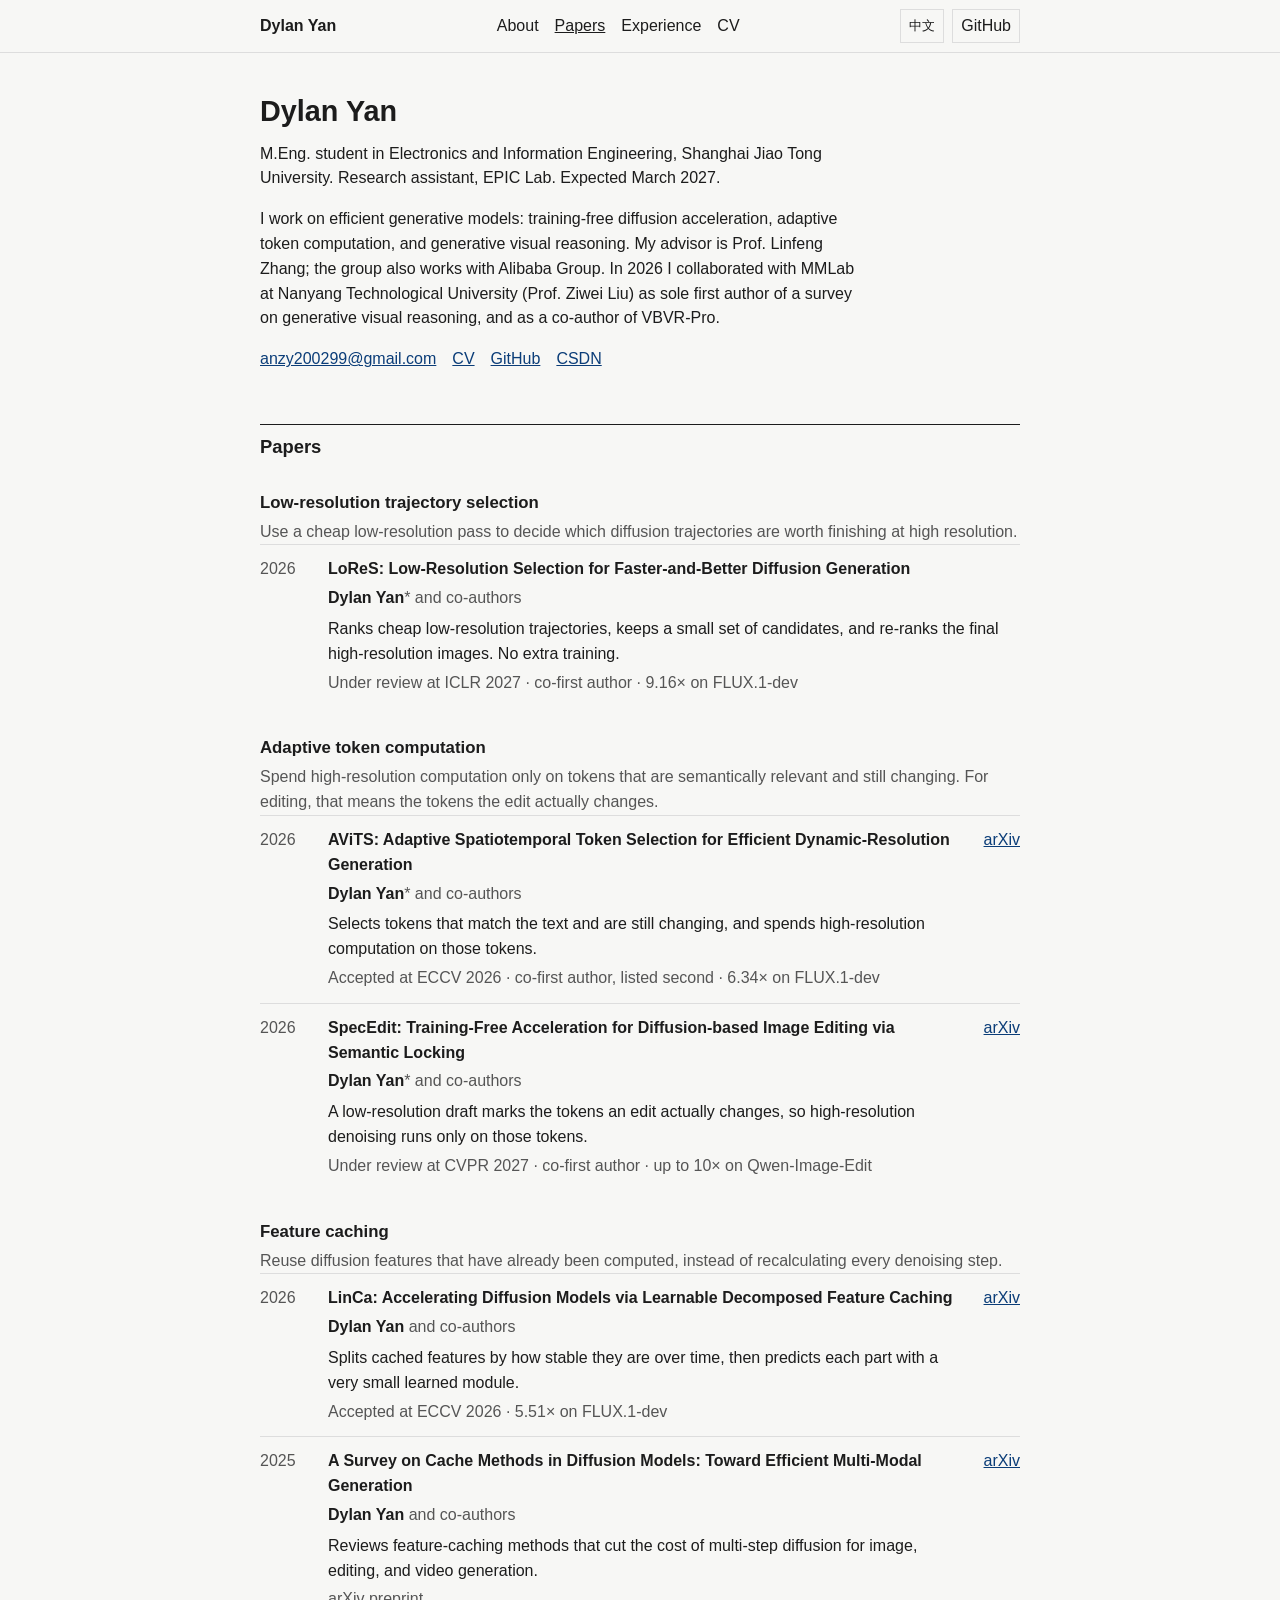
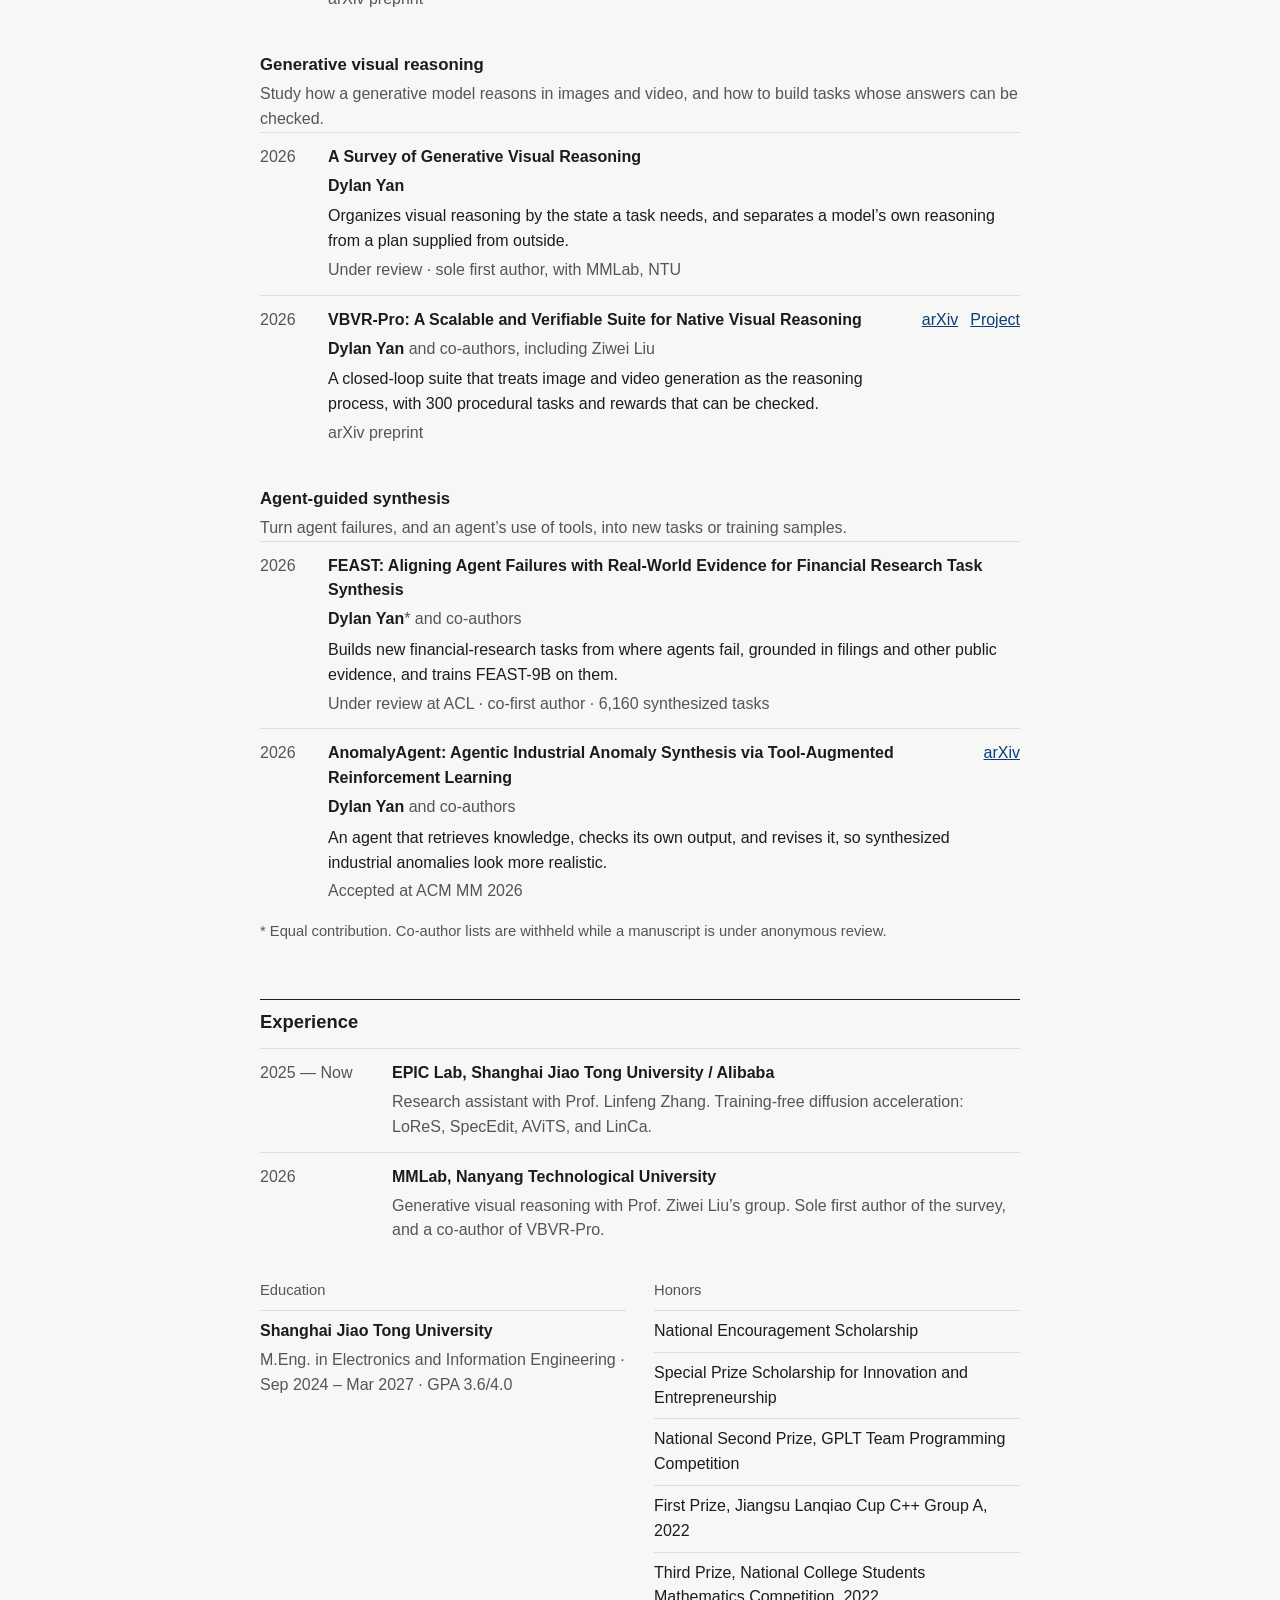
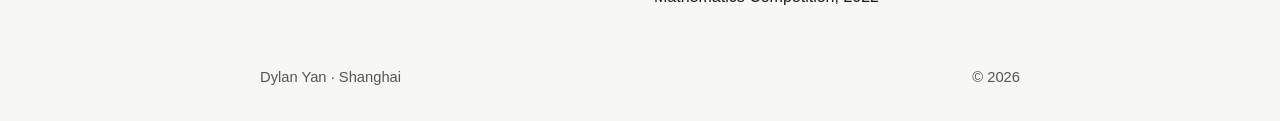
==== commit a0ac7ba3: "Add a direct link to a one-page CV." ====
--- a/index.html
+++ b/index.html
@@ -51,6 +51,7 @@
         <a href="#about"><span class="lang-en">About</span><span class="lang-zh">关于</span></a>
         <a href="#papers"><span class="lang-en">Papers</span><span class="lang-zh">论文</span></a>
         <a href="#experience"><span class="lang-en">Experience</span><span class="lang-zh">经历</span></a>
+        <a href="cv.html">CV</a>
       </nav>
       <div class="nav-tools">
         <button class="tool-btn" id="lang-toggle" type="button" aria-label="切换到中文">
@@ -80,6 +81,7 @@
         </p>
         <p class="links">
           <a href="mailto:anzy200299@gmail.com">anzy200299@gmail.com</a>
+          <a href="cv.html">CV</a>
           <a href="https://github.com/anzy200299-ui" target="_blank" rel="noopener noreferrer">GitHub</a>
           <a href="https://blog.csdn.net/m0_52555753" target="_blank" rel="noopener noreferrer">CSDN</a>
         </p>
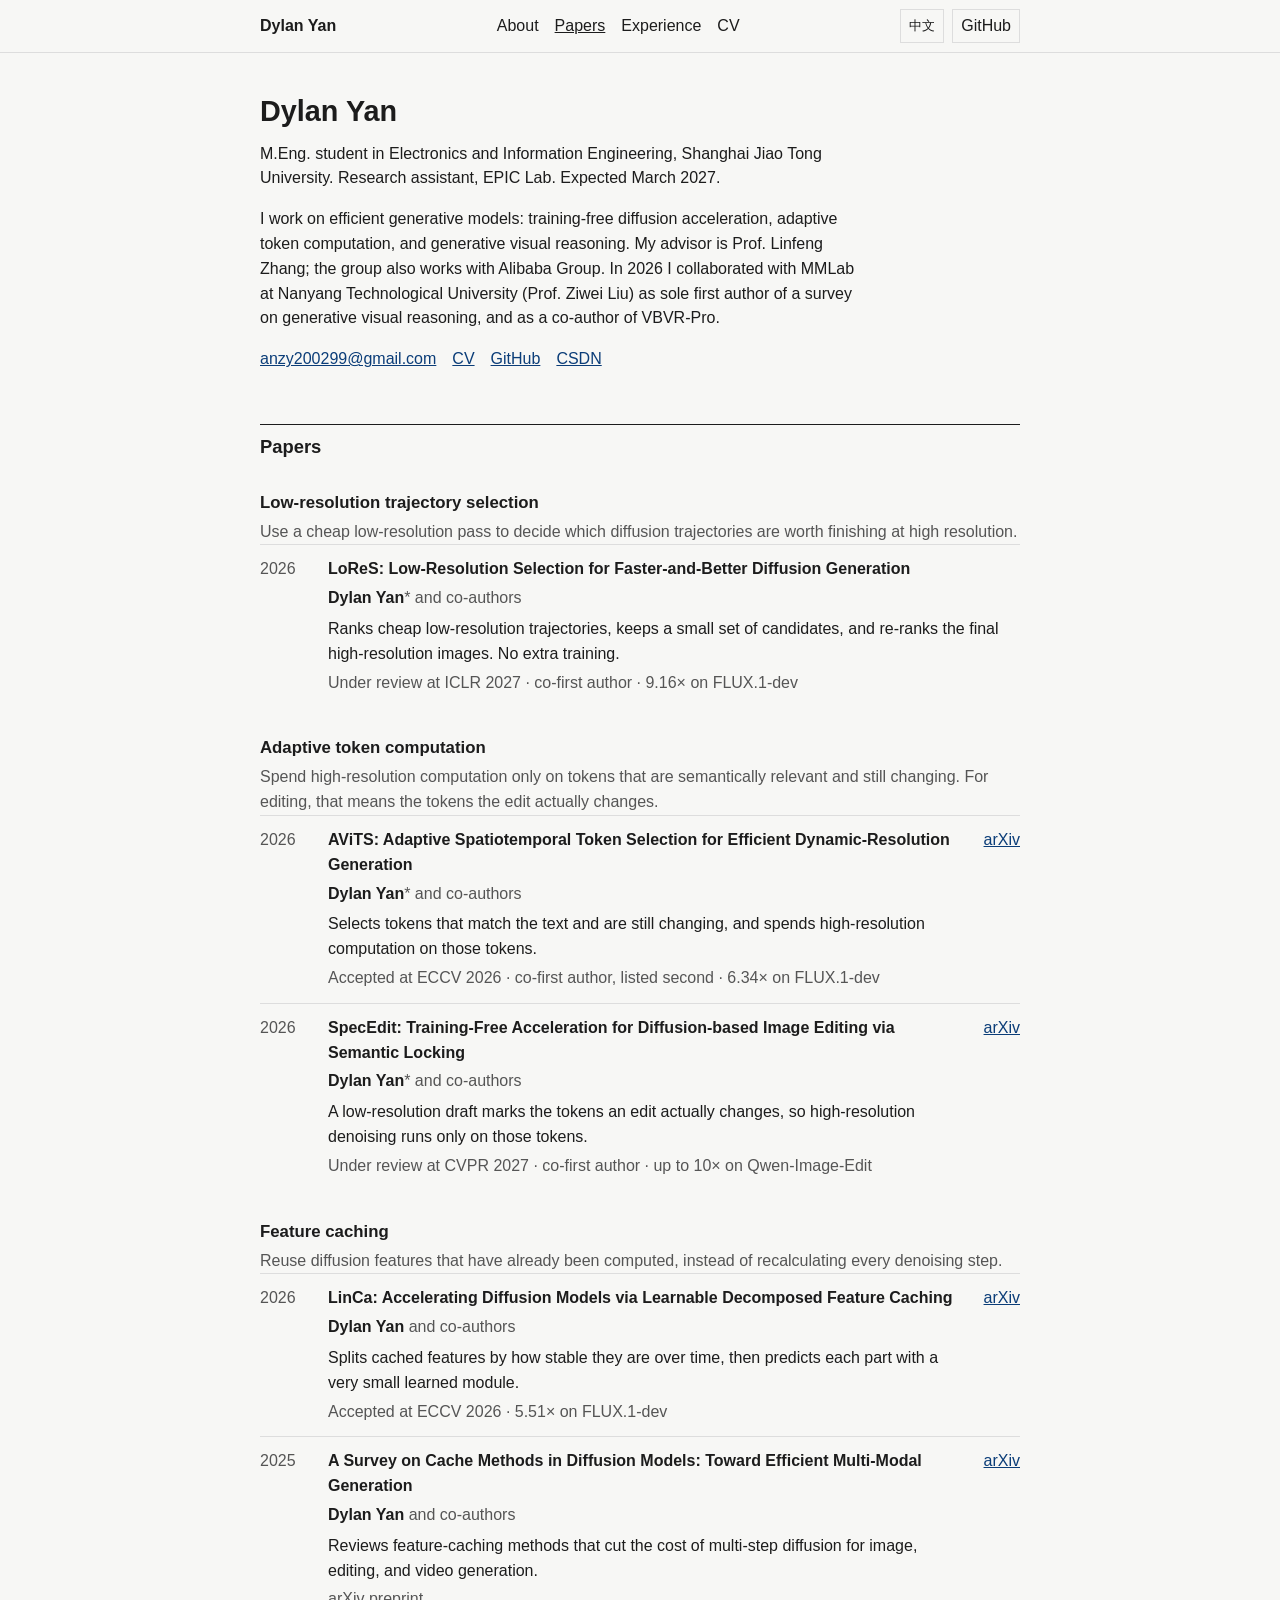
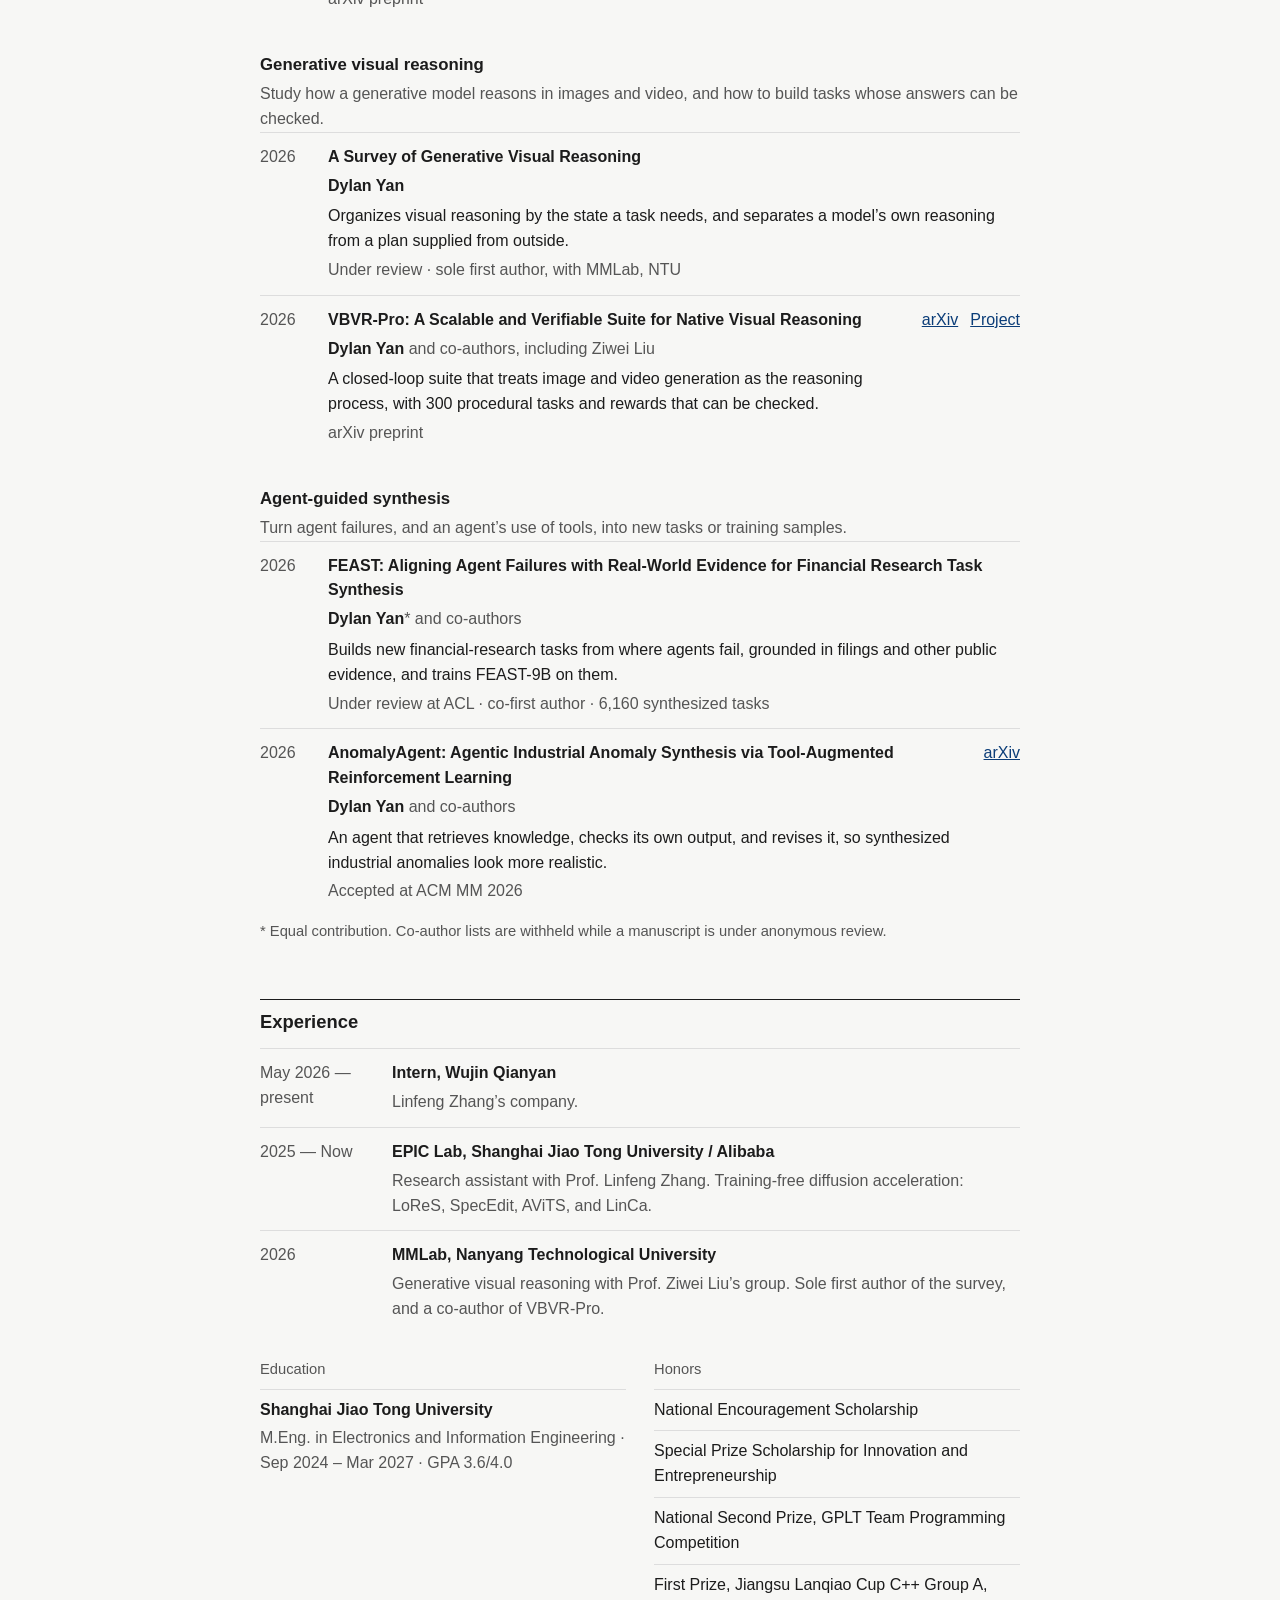
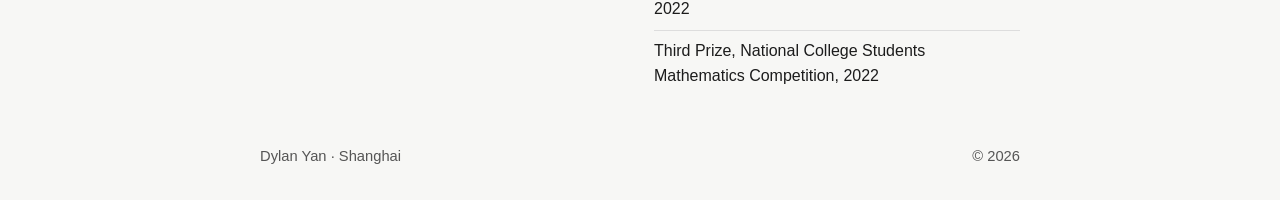
==== commit 3654fcca: "Add internship starting May 2026 to CV and homepage" ====
--- a/index.html
+++ b/index.html
@@ -303,6 +303,13 @@
     <section class="section" id="experience">
       <div class="wrap">
         <h2><span class="lang-en">Experience</span><span class="lang-zh">经历</span></h2>
+        <article class="tl">
+          <time><span class="lang-en">May 2026 — present</span><span class="lang-zh">2026 年 5 月 — 至今</span></time>
+          <div>
+            <h3><span class="lang-en">Intern, Wujin Qianyan</span><span class="lang-zh">实习生，无尽前沿</span></h3>
+            <p><span class="lang-en">Linfeng Zhang’s company.</span><span class="lang-zh">张林峰的公司。</span></p>
+          </div>
+        </article>
 
         <article class="tl">
           <time>2025 — <span class="lang-en">Now</span><span class="lang-zh">至今</span></time>
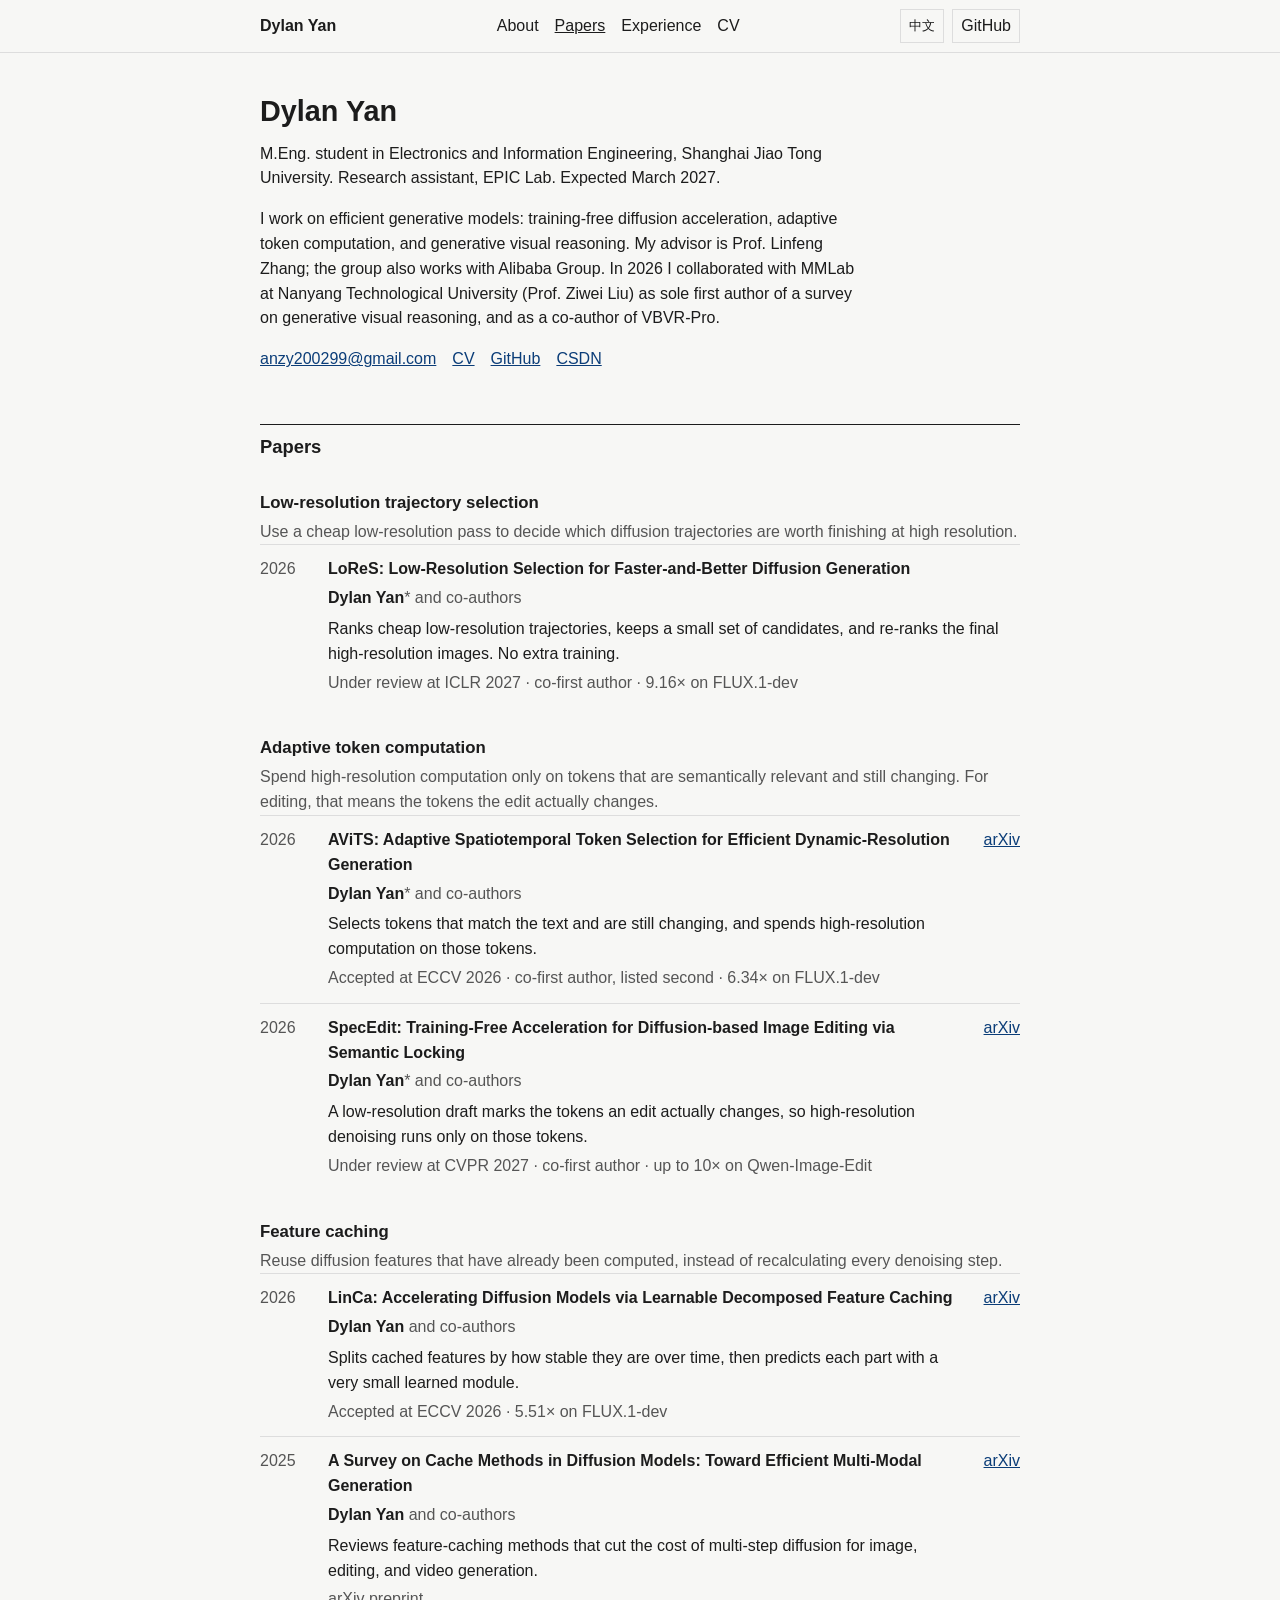
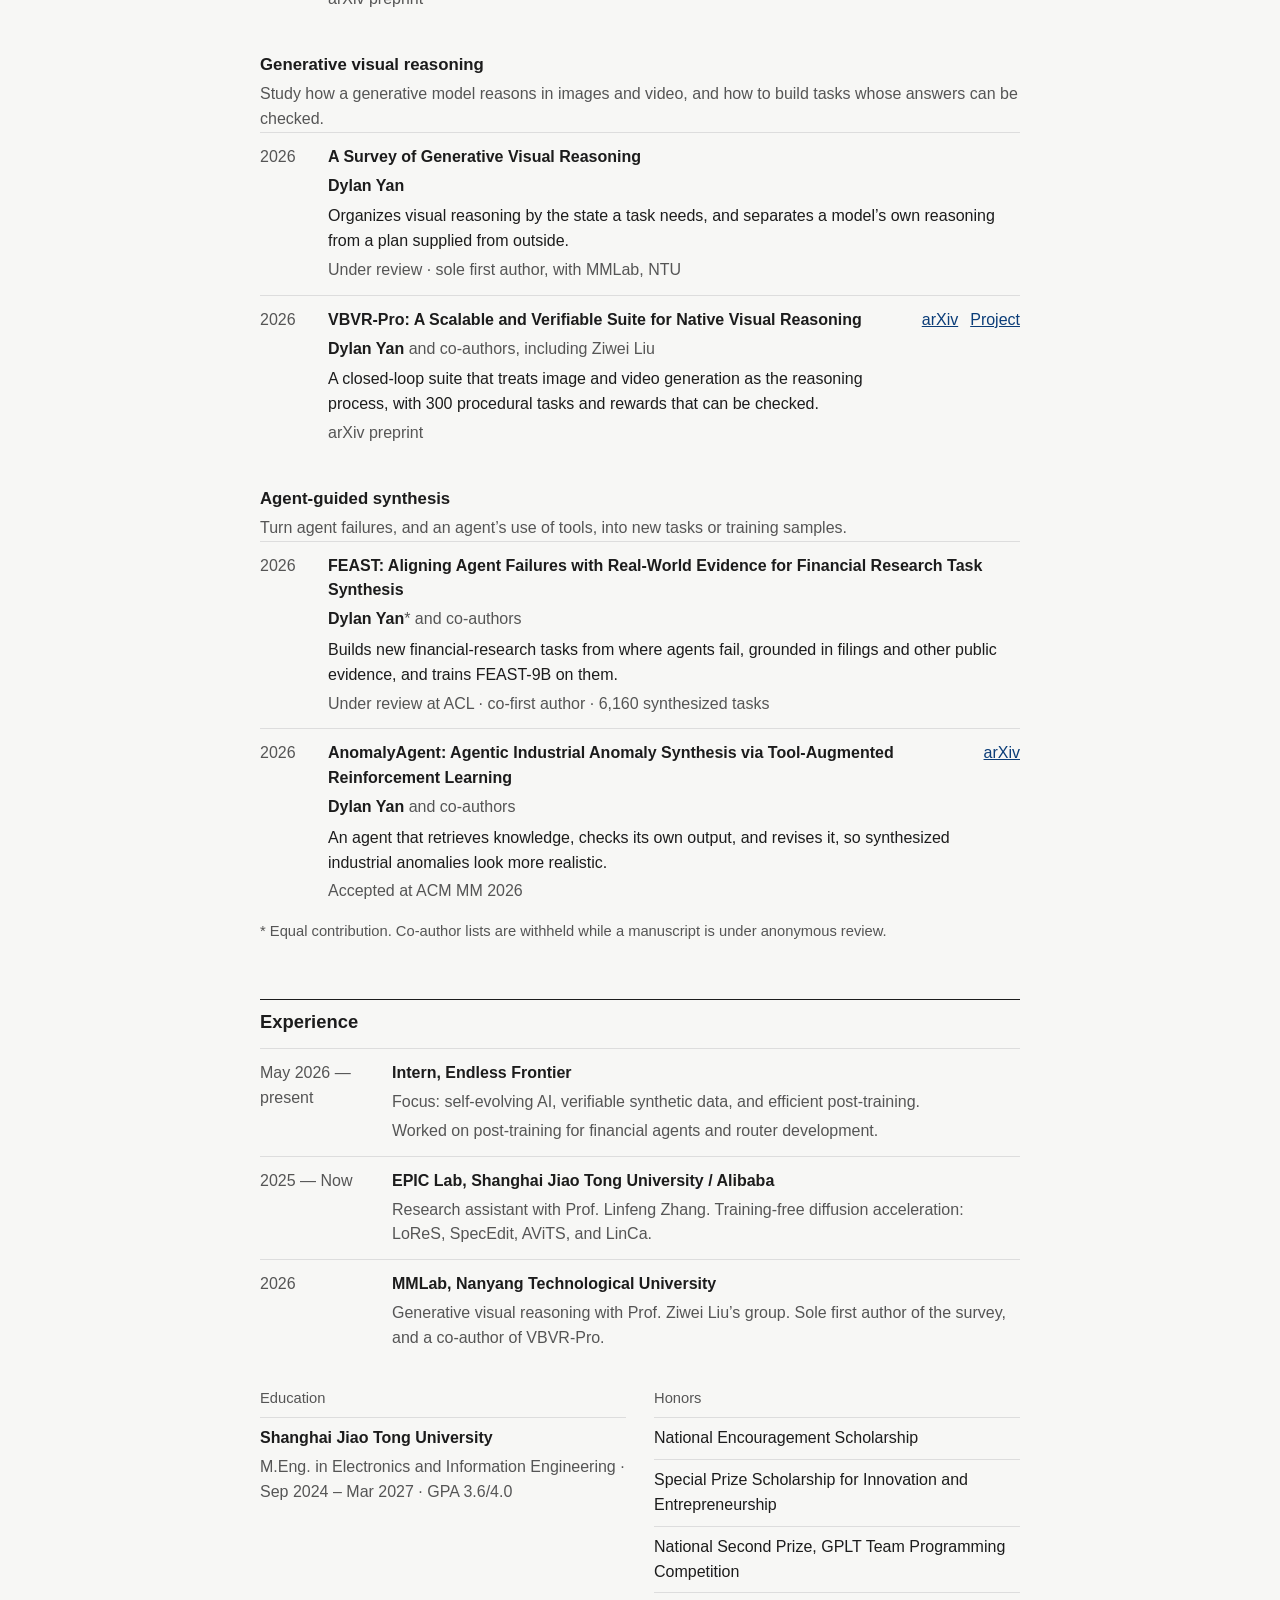
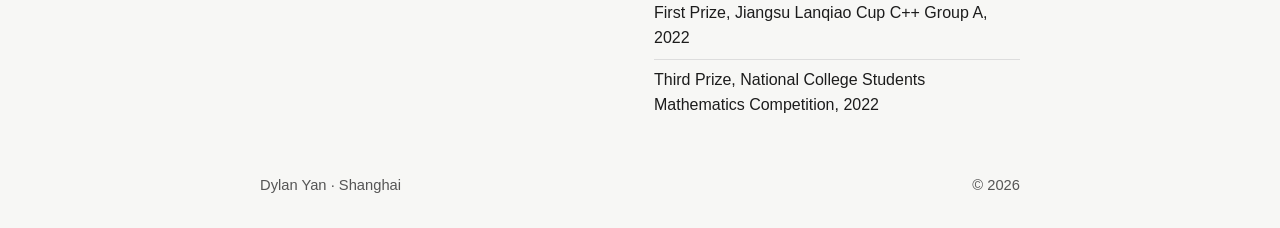
==== commit 93830ddd: "Clarify company focus and financial agent internship work" ====
--- a/index.html
+++ b/index.html
@@ -306,8 +306,9 @@
         <article class="tl">
           <time><span class="lang-en">May 2026 — present</span><span class="lang-zh">2026 年 5 月 — 至今</span></time>
           <div>
-            <h3><span class="lang-en">Intern, Wujin Qianyan</span><span class="lang-zh">实习生，无尽前沿</span></h3>
-            <p><span class="lang-en">Linfeng Zhang’s company.</span><span class="lang-zh">张林峰的公司。</span></p>
+            <h3><span class="lang-en">Intern, Endless Frontier</span><span class="lang-zh">实习生，无尽前沿</span></h3>
+            <p><span class="lang-en">Focus: self-evolving AI, verifiable synthetic data, and efficient post-training.</span><span class="lang-zh">公司方向：自进化 AI、可验证合成数据与高效后训练。</span></p>
+            <p><span class="lang-en">Worked on post-training for financial agents and router development.</span><span class="lang-zh">参与金融 Agent 后训练及 Router 开发。</span></p>
           </div>
         </article>
 
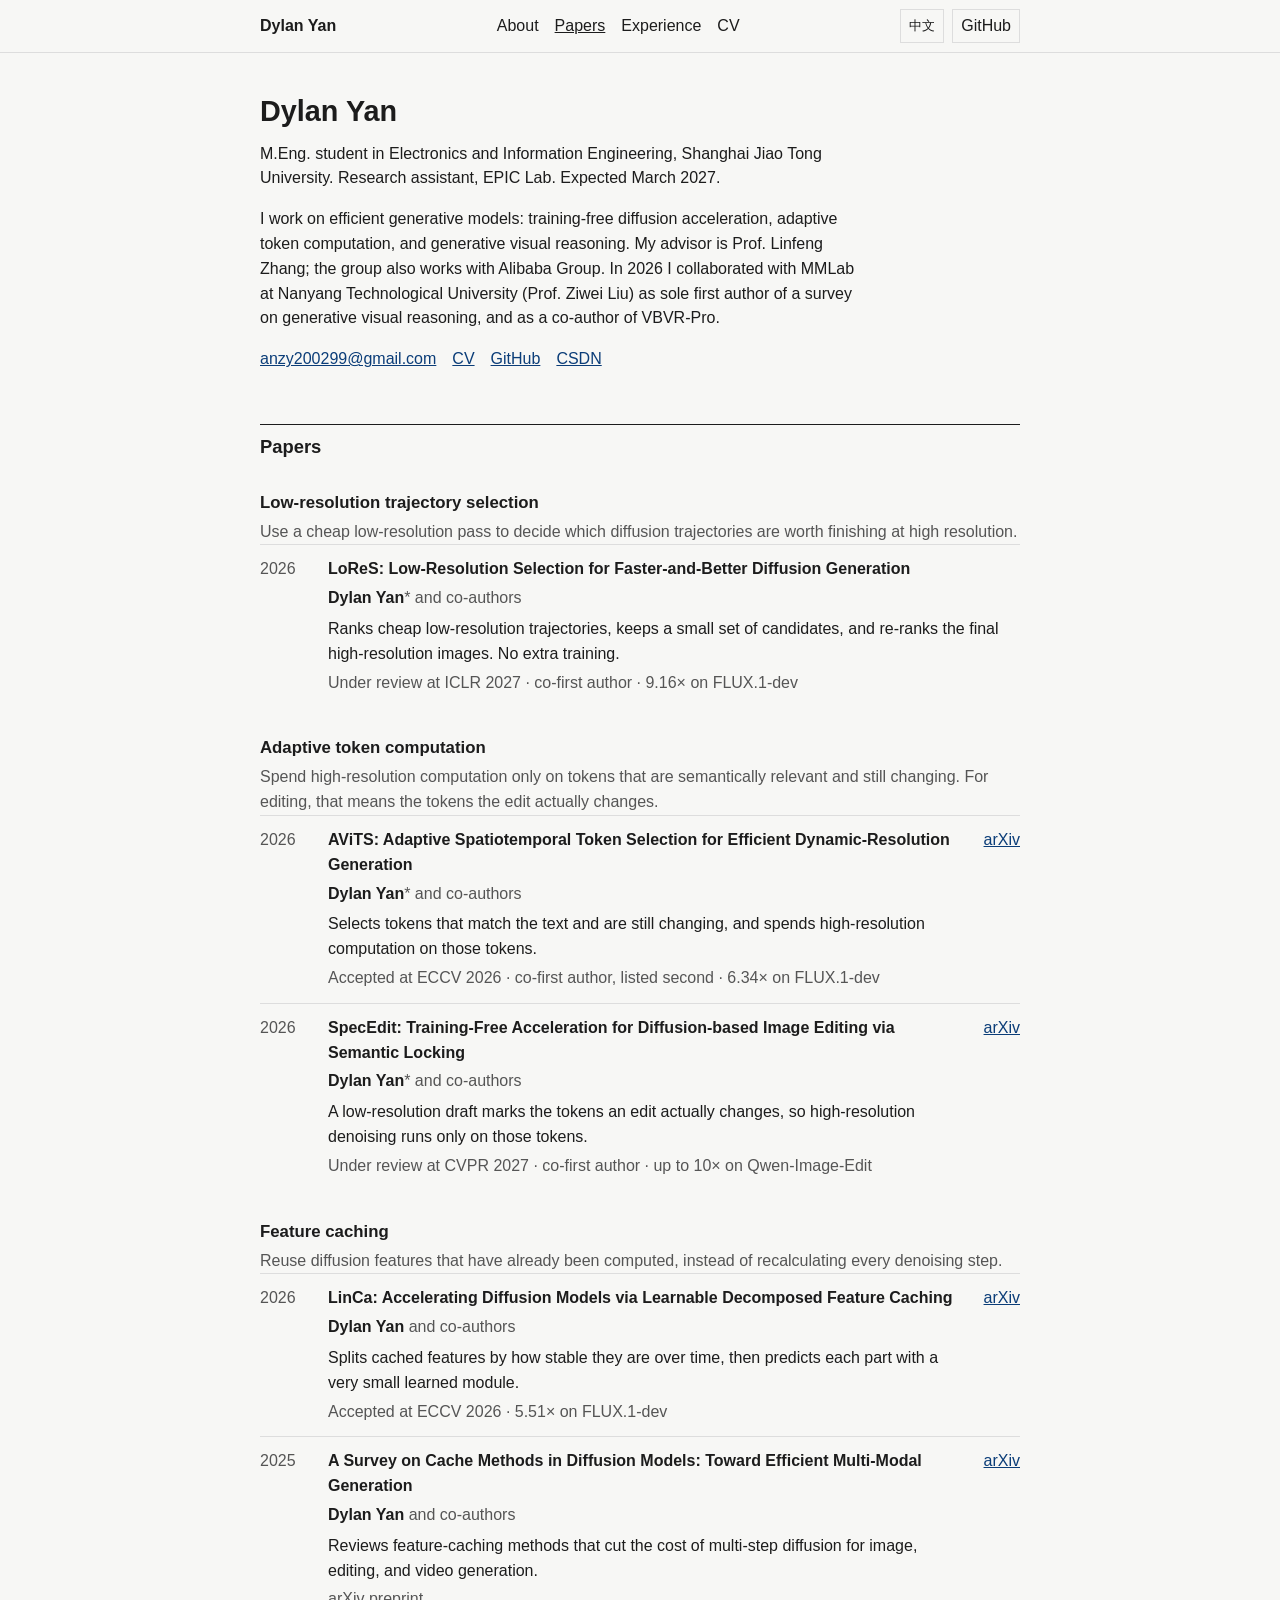
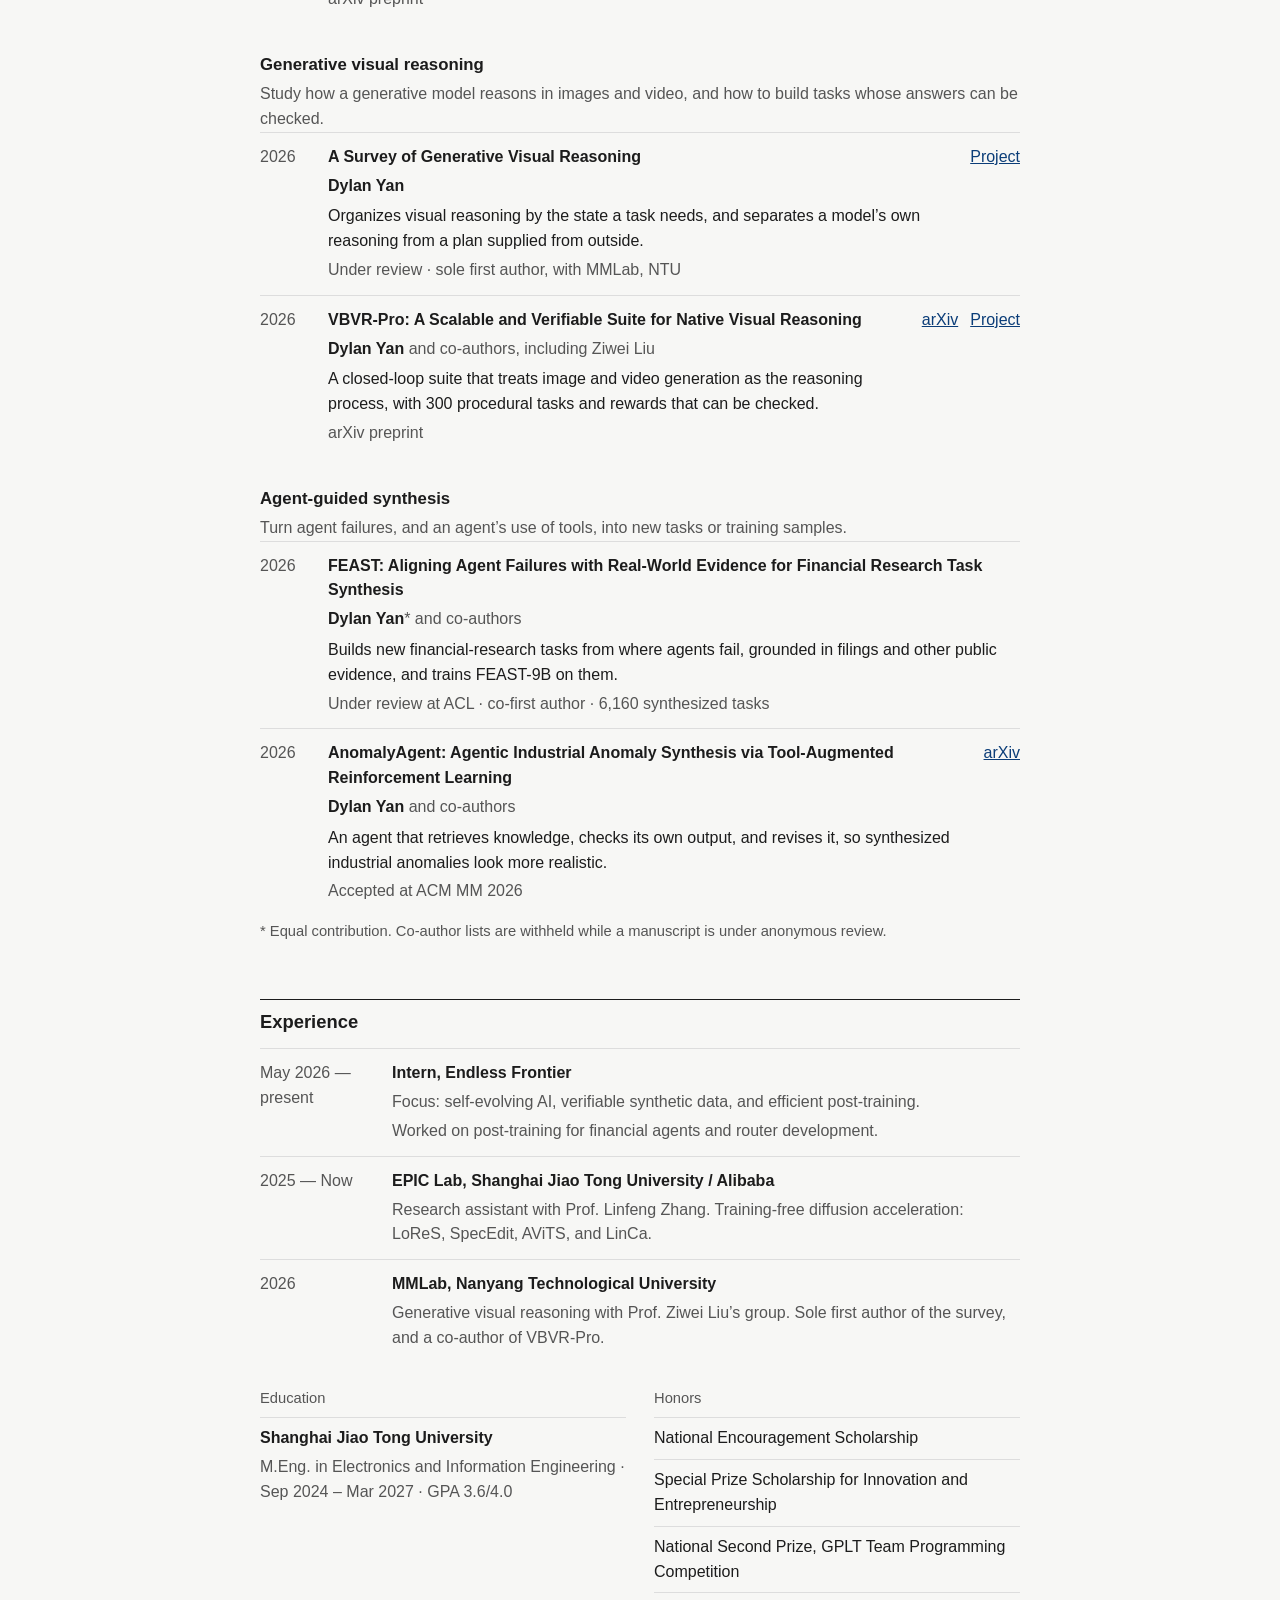
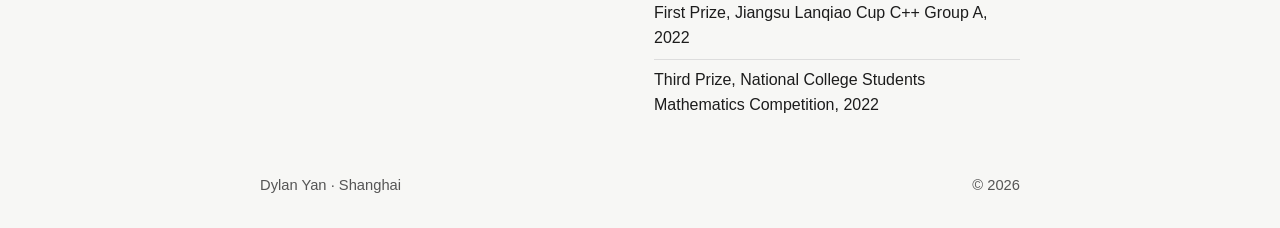
==== commit 13433ad1: "Link the generative visual reasoning survey project page. Co-authored-by: Cursor <cursoragent@cursor" ====
--- a/index.html
+++ b/index.html
@@ -227,7 +227,9 @@
                 <span class="lang-zh">在投 · 独立一作，合作于南洋理工大学 MMLab</span>
               </p>
             </div>
-            <div class="paper-links"></div>
+            <div class="paper-links">
+              <a href="https://anzy200299-ui.github.io/generative-visual-reasoning-survey/" target="_blank" rel="noopener noreferrer"><span class="lang-en">Project</span><span class="lang-zh">主页</span></a>
+            </div>
           </article>
           <article class="paper" id="vbvr">
             <div class="paper-year">2026</div>
